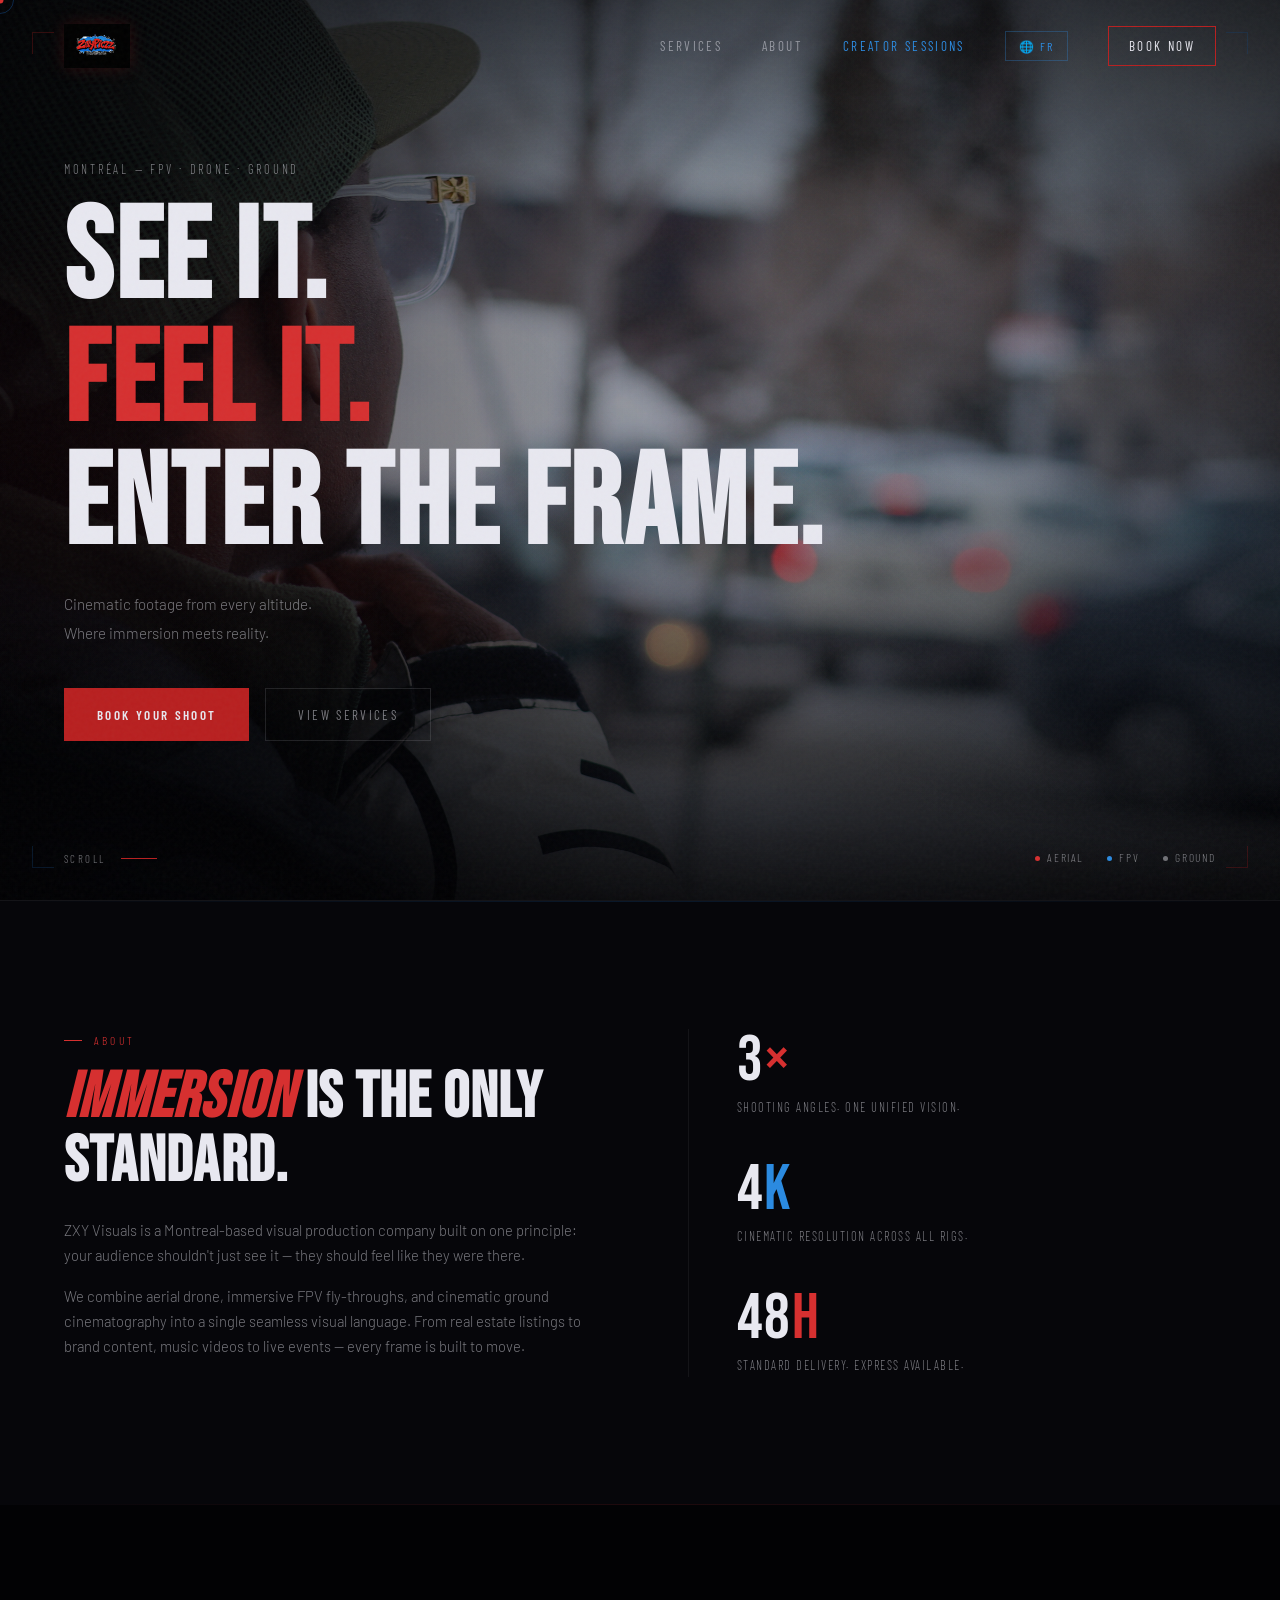
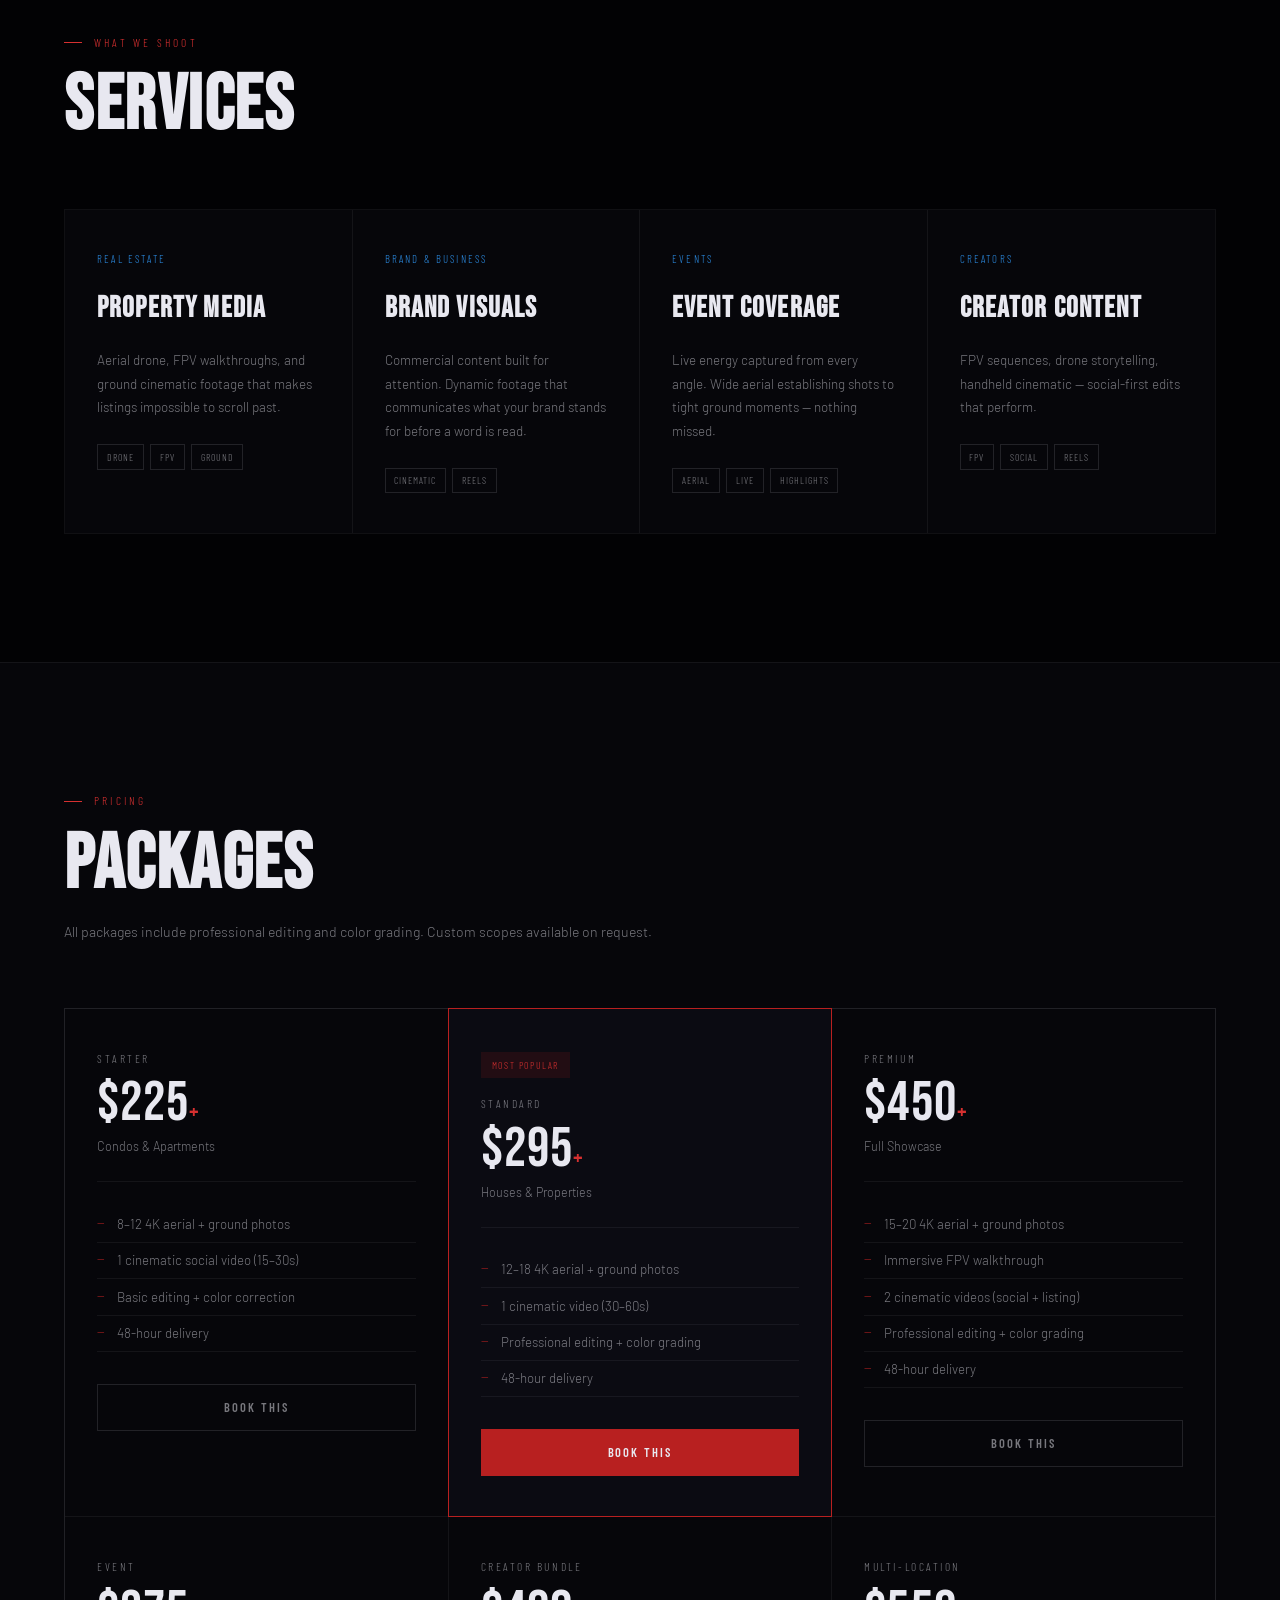
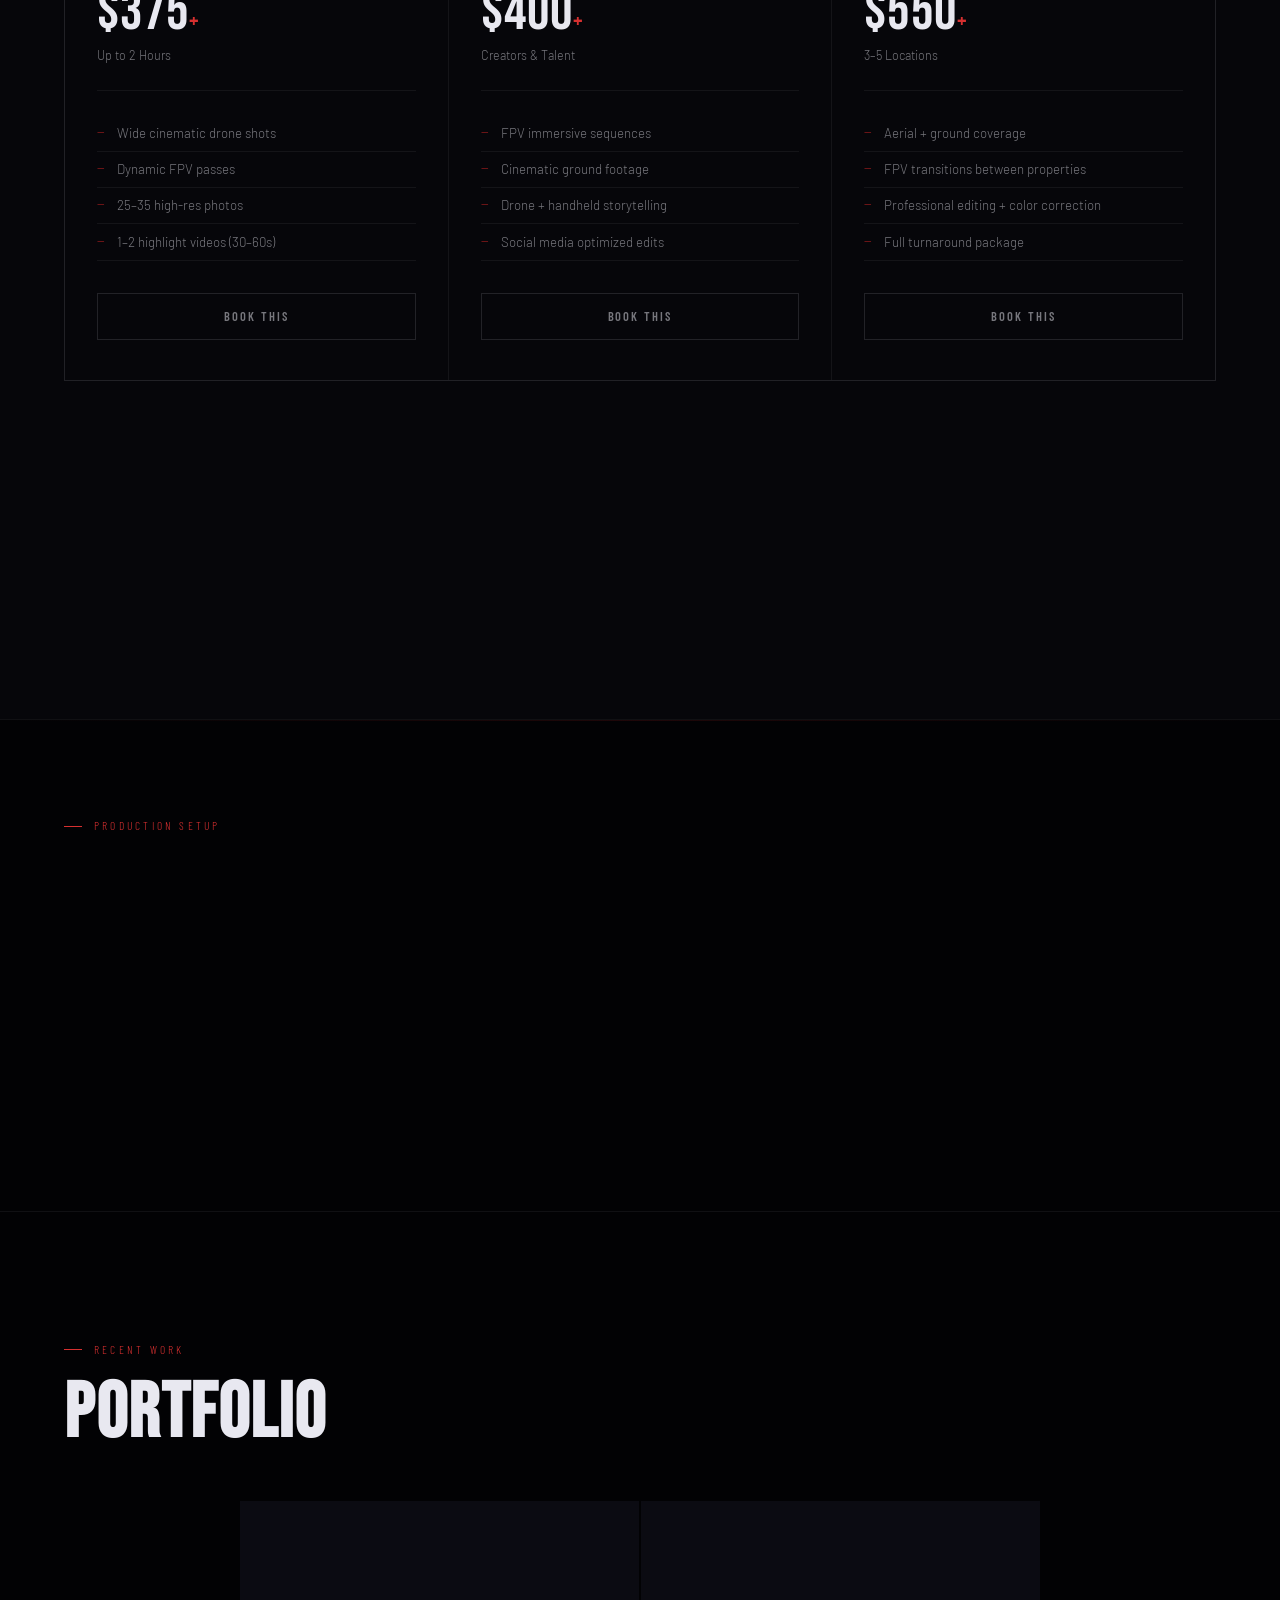
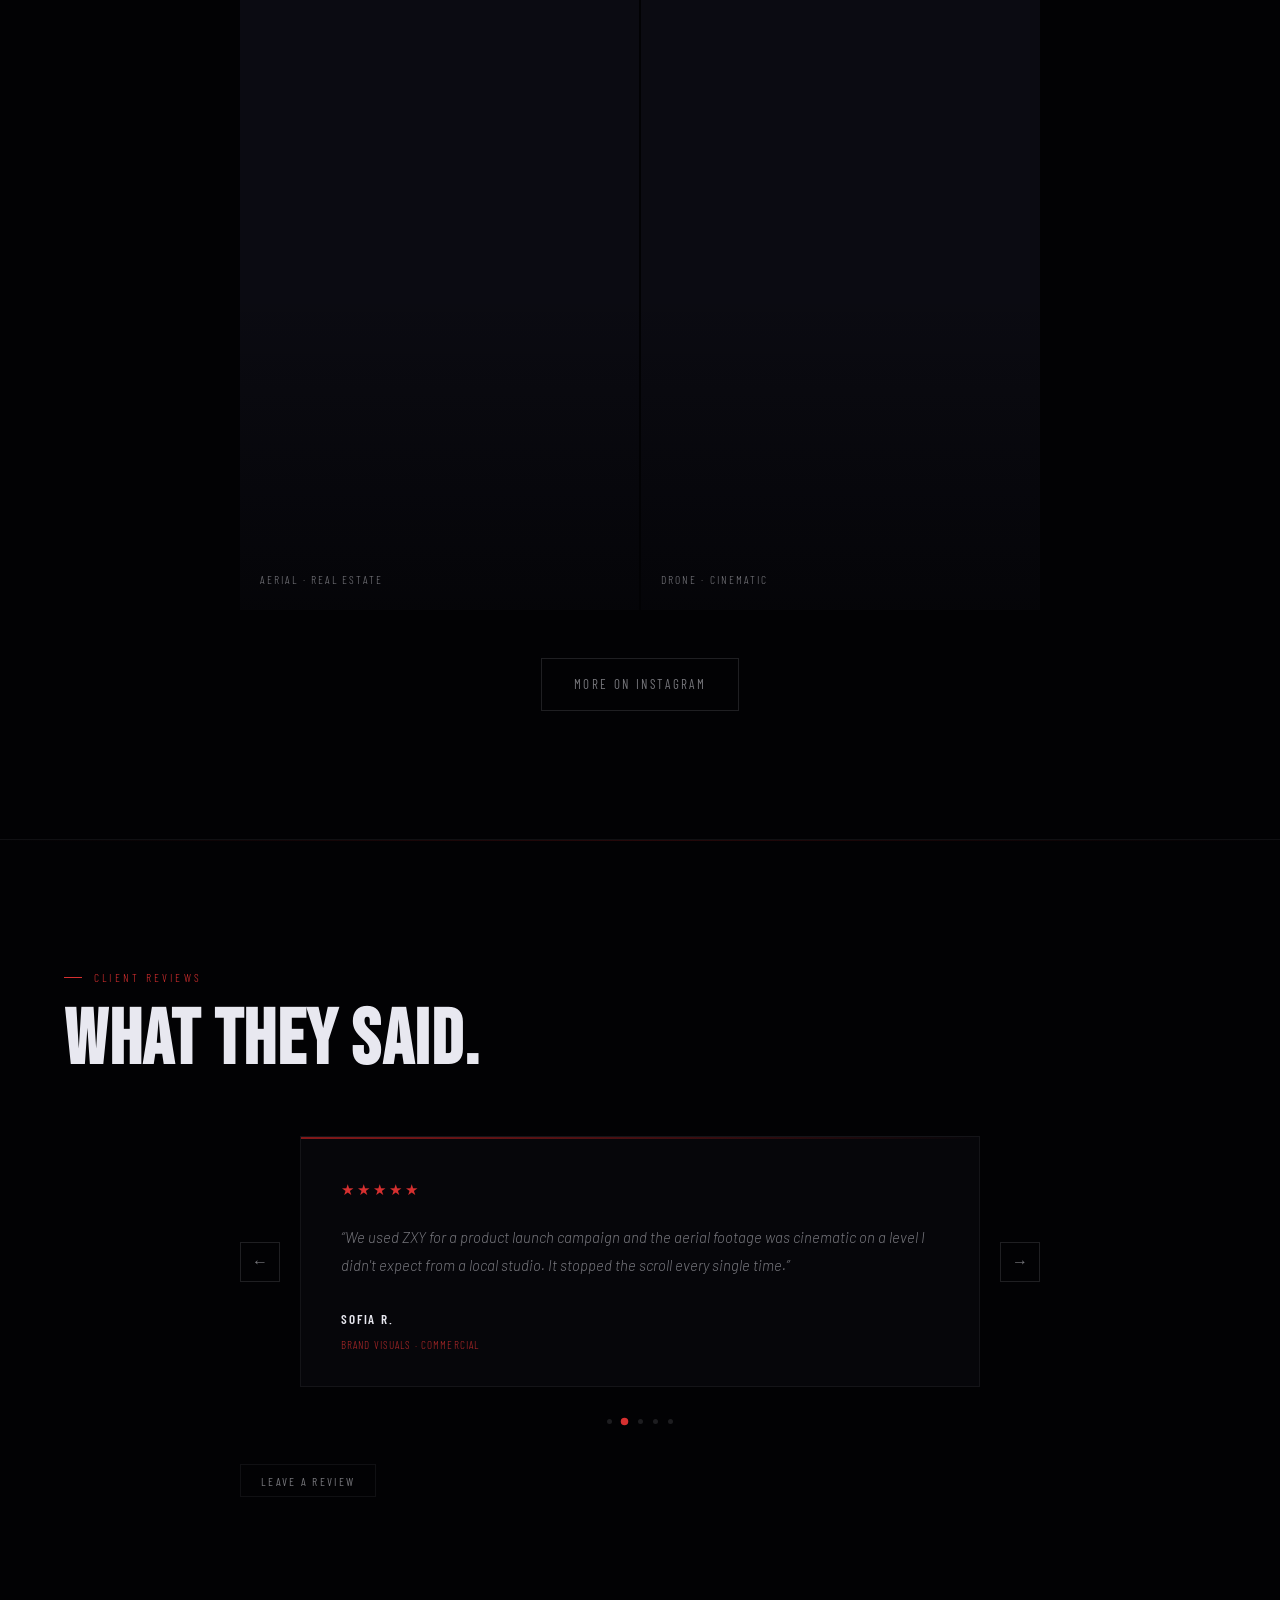
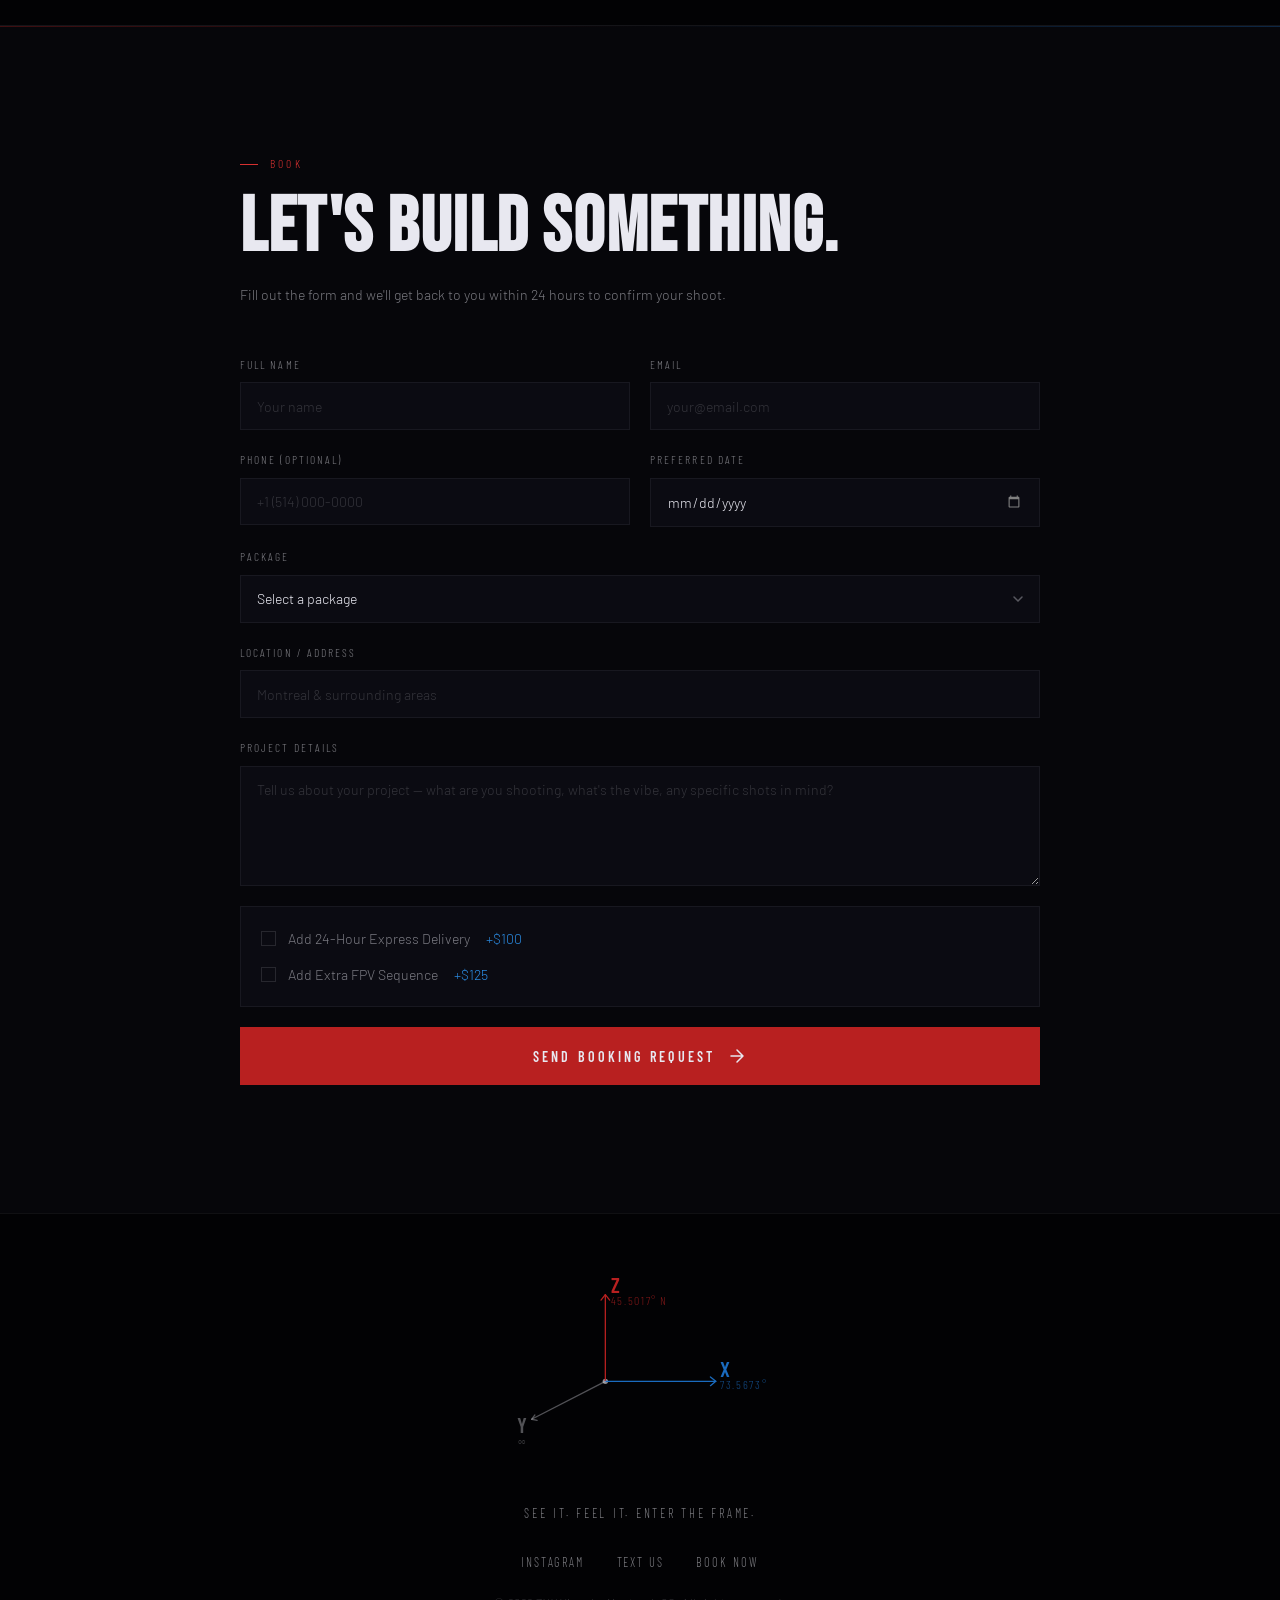
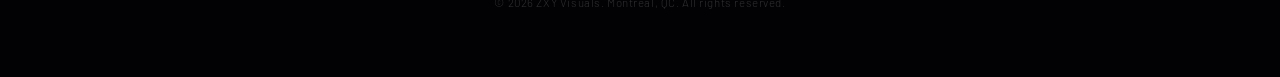
==== index.html @ 836205bc "add star rating to review forms — required, themed per page - 1-5 star selector with hover preview a" ====
<!DOCTYPE html>
<html lang="en">
<head>
<meta charset="UTF-8">
<link rel="icon" type="image/png" href="assets/logo.png">
<meta name="viewport" content="width=device-width, initial-scale=1.0">
<title>ZXY Visuals — Drone & FPV Videography Montreal</title>
<meta name="description" content="ZXY Visuals — Cinematic drone, FPV and ground videography in Montreal. Aerial photography, immersive FPV walkthroughs and creator sessions.">
<meta name="keywords" content="drone videography Montreal, FPV videography Montreal, aerial photography Montreal, real estate drone Montreal, creator sessions Montreal">
<meta name="author" content="ZXY Visuals">
<meta name="robots" content="index, follow">
<meta name="theme-color" content="#020204">
<link rel="canonical" href="https://zayscriptzz.github.io/zxy-visuals/">

<!-- Open Graph -->
<meta property="og:type" content="website">
<meta property="og:site_name" content="ZXY Visuals">
<meta property="og:title" content="ZXY Visuals — See It. Feel It. Enter the Frame.">
<meta property="og:description" content="Cinematic drone, FPV and ground videography in Montreal.">
<meta property="og:url" content="https://zayscriptzz.github.io/zxy-visuals/">
<meta property="og:image" content="https://zayscriptzz.github.io/zxy-visuals/assets/hero.JPG">

<!-- Twitter Card -->
<meta name="twitter:card" content="summary_large_image">
<meta name="twitter:title" content="ZXY Visuals — Drone & FPV Videography Montreal">
<meta name="twitter:description" content="Cinematic drone, FPV & ground footage for real estate, brands, events & creators. Montreal-based. 4K. 48h delivery.">
<meta name="twitter:image" content="https://zayscriptzz.github.io/zxy-visuals/assets/hero.JPG">

<link rel="preconnect" href="https://fonts.googleapis.com">
<link rel="preconnect" href="https://fonts.gstatic.com" crossorigin>
<link href="https://fonts.googleapis.com/css2?family=Bebas+Neue&family=Barlow:ital,wght@0,300;0,400;0,500;1,300&family=Barlow+Condensed:wght@300;400;600&display=swap" rel="stylesheet">
<link rel="stylesheet" href="style.css">
</head>
<body>

<div class="noise"></div>
<div class="cursor" id="cursor"></div>
<div class="cursor-trail" id="cursor-trail"></div>

<!-- NAV -->
<nav id="nav">
  <a href="index.html" class="nav-logo">
    <img src="assets/logo.png" alt="ZXY Visuals" class="nav-logo-img">
  </a>
  <div class="nav-links">
    <a href="#services" data-en="Services" data-fr="Services">Services</a>
    <a href="#about" data-en="About" data-fr="À propos">About</a>
    <a href="creators.html" class="nav-back" data-en="Creator Sessions" data-fr="Sessions Créateurs" style="color:var(--blue-accent)">Creator Sessions</a>
    <button class="lang-toggle" id="langBtn" onclick="toggleLang()">🌐 FR</button>
    <a href="#book" class="nav-cta" data-en="Book Now" data-fr="Réserver">Book Now</a>
  </div>
  <button class="hamburger" id="hamburger" aria-label="Menu">
    <span></span><span></span><span></span>
  </button>
</nav>

<div class="mobile-nav" id="mobileNav">
  <a href="#services" data-en="Services" data-fr="Services">Services</a>
  <a href="#about" data-en="About" data-fr="À propos">About</a>
  <a href="creators.html" data-en="Creator Sessions" data-fr="Sessions Créateurs">Creator Sessions</a>
  <div class="mobile-nav-divider"></div>
  <a href="#book" class="mobile-nav-cta" data-en="Book Now" data-fr="Réserver">Book Now</a>
</div>

<!-- HERO -->
<section class="hero" id="hero">
  <div class="hero-bg">
    <img src="assets/hero.JPG" alt="" class="hero-photo">
    <div class="hero-overlay"></div>
    <div class="corner tl"></div>
    <div class="corner tr"></div>
    <div class="corner bl"></div>
    <div class="corner br"></div>
  </div>

  <div class="hero-content">
    <div class="hero-tag" data-en="Montréal — FPV · Drone · Ground" data-fr="Montréal — FPV · Drone · Sol">Montréal — FPV · Drone · Ground</div>
    <h1 class="hero-title">
      <span class="line" data-en="See It." data-fr="Voyez-le.">See It.</span>
      <span class="line accent-red" data-en="Feel It." data-fr="Ressentez-le.">Feel It.</span>
      <span class="line" data-en="Enter the Frame." data-fr="Entrez dans le Cadre.">Enter the Frame.</span>
    </h1>
    <p class="hero-sub" data-en="Cinematic footage from every altitude.<br>Where immersion meets reality." data-fr="Images cinématiques depuis chaque altitude.<br>Là où l'immersion rencontre la réalité.">Cinematic footage from every altitude.<br>Where immersion meets reality.</p>
    <div class="hero-actions">
      <a href="#book" class="btn-primary" data-en="Book Your Shoot" data-fr="Réserver votre tournage">Book Your Shoot</a>
      <a href="#services" class="btn-ghost" data-en="View Services" data-fr="Voir les services">View Services</a>
    </div>
  </div>

  <div class="hero-scroll-indicator">
    <span data-en="Scroll" data-fr="Défiler">Scroll</span>
    <div class="scroll-line"></div>
  </div>
  <div class="hero-badges">
    <div class="badge"><span class="badge-dot red"></span><span data-en="Aerial" data-fr="Aérien">Aerial</span></div>
    <div class="badge"><span class="badge-dot blue"></span>FPV</div>
    <div class="badge"><span class="badge-dot white"></span><span data-en="Ground" data-fr="Sol">Ground</span></div>
  </div>
</section>

<!-- ABOUT -->
<section class="about-strip" id="about">
  <div class="strip-inner">
    <div class="strip-text">
      <div class="section-tag" data-en="About" data-fr="À propos">About</div>
      <h2 data-en="<em>Immersion</em> is the only standard." data-fr="L'<em>immersion</em> est le seul standard."><em>Immersion</em> is the only standard.</h2>
      <p data-en="ZXY Visuals is a Montreal-based visual production company built on one principle: your audience shouldn't just see it — they should feel like they were there." data-fr="ZXY Visuals est une société de production visuelle basée à Montréal fondée sur un principe: votre audience ne devrait pas seulement le voir — elle devrait se sentir présente.">ZXY Visuals is a Montreal-based visual production company built on one principle: your audience shouldn't just see it — they should feel like they were there.</p>
      <p data-en="We combine aerial drone, immersive FPV fly-throughs, and cinematic ground cinematography into a single seamless visual language. From real estate listings to brand content, music videos to live events — every frame is built to move." data-fr="Nous combinons drone aérien, survols FPV immersifs et cinématographie au sol en un seul langage visuel. Des annonces immobilières aux contenus de marque, vidéoclips aux événements live — chaque image est faite pour marquer.">We combine aerial drone, immersive FPV fly-throughs, and cinematic ground cinematography into a single seamless visual language. From real estate listings to brand content, music videos to live events — every frame is built to move.</p>
    </div>
    <div class="strip-stats">
      <div class="stat-item">
        <div class="stat-num">3<span class="accent-red">×</span></div>
        <div class="stat-label" data-en="Shooting angles. One unified vision." data-fr="Angles de tournage. Une vision unifiée.">Shooting angles. One unified vision.</div>
      </div>
      <div class="stat-item">
        <div class="stat-num">4<span class="accent-blue">K</span></div>
        <div class="stat-label" data-en="Cinematic resolution across all rigs." data-fr="Résolution cinématique sur tous les équipements.">Cinematic resolution across all rigs.</div>
      </div>
      <div class="stat-item">
        <div class="stat-num">48<span class="accent-red">h</span></div>
        <div class="stat-label" data-en="Standard delivery. Express available." data-fr="Livraison standard. Express disponible.">Standard delivery. Express available.</div>
      </div>
    </div>
  </div>
</section>

<!-- SERVICES -->
<section class="services" id="services">
  <div class="services-header">
    <div class="section-tag" data-en="What We Shoot" data-fr="Ce qu'on tourne">What We Shoot</div>
    <h2 data-en="Services" data-fr="Services">Services</h2>
  </div>
  <div class="services-grid">
    <div class="service-card">
      <div class="service-type" data-en="Real Estate" data-fr="Immobilier">Real Estate</div>
      <h3 data-en="Property Media" data-fr="Médias Immobiliers">Property Media</h3>
      <p data-en="Aerial drone, FPV walkthroughs, and ground cinematic footage that makes listings impossible to scroll past." data-fr="Drone aérien, visites FPV et vidéos cinématiques au sol qui rendent les annonces impossibles à ignorer.">Aerial drone, FPV walkthroughs, and ground cinematic footage that makes listings impossible to scroll past.</p>
      <div class="service-tags"><span>Drone</span><span>FPV</span><span data-en="Ground" data-fr="Sol">Ground</span></div>
    </div>
    <div class="service-card">
      <div class="service-type" data-en="Brand & Business" data-fr="Marque & Entreprise">Brand & Business</div>
      <h3 data-en="Brand Visuals" data-fr="Visuels de Marque">Brand Visuals</h3>
      <p data-en="Commercial content built for attention. Dynamic footage that communicates what your brand stands for before a word is read." data-fr="Contenu commercial conçu pour capter l'attention. Des images dynamiques qui communiquent l'identité de votre marque.">Commercial content built for attention. Dynamic footage that communicates what your brand stands for before a word is read.</p>
      <div class="service-tags"><span data-en="Cinematic" data-fr="Cinématique">Cinematic</span><span>Reels</span></div>
    </div>
    <div class="service-card">
      <div class="service-type" data-en="Events" data-fr="Événements">Events</div>
      <h3 data-en="Event Coverage" data-fr="Couverture d'Événements">Event Coverage</h3>
      <p data-en="Live energy captured from every angle. Wide aerial establishing shots to tight ground moments — nothing missed." data-fr="L'énergie live capturée sous tous les angles. Des plans larges aériens aux moments intenses au sol — rien n'est manqué.">Live energy captured from every angle. Wide aerial establishing shots to tight ground moments — nothing missed.</p>
      <div class="service-tags"><span data-en="Aerial" data-fr="Aérien">Aerial</span><span>Live</span><span data-en="Highlights" data-fr="Moments forts">Highlights</span></div>
    </div>
    <div class="service-card">
      <div class="service-type" data-en="Creators" data-fr="Créateurs">Creators</div>
      <h3 data-en="Creator Content" data-fr="Contenu Créateurs">Creator Content</h3>
      <p data-en="FPV sequences, drone storytelling, handheld cinematic — social-first edits that perform." data-fr="Séquences FPV, narration drone, caméra portative — montages optimisés réseaux sociaux qui performent.">FPV sequences, drone storytelling, handheld cinematic — social-first edits that perform.</p>
      <div class="service-tags"><span>FPV</span><span>Social</span><span>Reels</span></div>
    </div>
  </div>
</section>

<!-- PACKAGES -->
<section class="packages" id="packages">
  <div class="packages-header">
    <div class="section-tag" data-en="Pricing" data-fr="Tarifs">Pricing</div>
    <h2 data-en="Packages" data-fr="Forfaits">Packages</h2>
    <p class="packages-sub" data-en="All packages include professional editing and color grading. Custom scopes available on request." data-fr="Tous les forfaits incluent le montage professionnel et l'étalonnage colorimétrique. Forfaits personnalisés disponibles sur demande.">All packages include professional editing and color grading. Custom scopes available on request.</p>
  </div>

  <div class="packages-grid">
    <div class="package-card">
      <div class="package-tier" data-en="Starter" data-fr="Débutant">Starter</div>
      <div class="package-price">$225<span>+</span></div>
      <div class="package-target" data-en="Condos & Apartments" data-fr="Condos & Appartements">Condos & Apartments</div>
      <ul>
        <li data-en="8–12 4K aerial + ground photos" data-fr="8–12 photos 4K aériennes + sol">8–12 4K aerial + ground photos</li>
        <li data-en="1 cinematic social video (15–30s)" data-fr="1 vidéo cinématique réseaux sociaux (15–30s)">1 cinematic social video (15–30s)</li>
        <li data-en="Basic editing + color correction" data-fr="Montage de base + correction colorimétrique">Basic editing + color correction</li>
        <li data-en="48-hour delivery" data-fr="Livraison en 48 heures">48-hour delivery</li>
      </ul>
      <a href="#book" class="pkg-btn" data-en="Book This" data-fr="Réserver">Book This</a>
    </div>

    <div class="package-card highlighted">
      <div class="package-badge" data-en="Most Popular" data-fr="Le plus populaire">Most Popular</div>
      <div class="package-tier" data-en="Standard" data-fr="Standard">Standard</div>
      <div class="package-price">$295<span>+</span></div>
      <div class="package-target" data-en="Houses & Properties" data-fr="Maisons & Propriétés">Houses & Properties</div>
      <ul>
        <li data-en="12–18 4K aerial + ground photos" data-fr="12–18 photos 4K aériennes + sol">12–18 4K aerial + ground photos</li>
        <li data-en="1 cinematic video (30–60s)" data-fr="1 vidéo cinématique (30–60s)">1 cinematic video (30–60s)</li>
        <li data-en="Professional editing + color grading" data-fr="Montage professionnel + étalonnage colorimétrique">Professional editing + color grading</li>
        <li data-en="48-hour delivery" data-fr="Livraison en 48 heures">48-hour delivery</li>
      </ul>
      <a href="#book" class="pkg-btn" data-en="Book This" data-fr="Réserver">Book This</a>
    </div>

    <div class="package-card">
      <div class="package-tier" data-en="Premium" data-fr="Premium">Premium</div>
      <div class="package-price">$450<span>+</span></div>
      <div class="package-target" data-en="Full Showcase" data-fr="Présentation Complète">Full Showcase</div>
      <ul>
        <li data-en="15–20 4K aerial + ground photos" data-fr="15–20 photos 4K aériennes + sol">15–20 4K aerial + ground photos</li>
        <li data-en="Immersive FPV walkthrough" data-fr="Visite immersive FPV">Immersive FPV walkthrough</li>
        <li data-en="2 cinematic videos (social + listing)" data-fr="2 vidéos cinématiques (réseaux + annonce)">2 cinematic videos (social + listing)</li>
        <li data-en="Professional editing + color grading" data-fr="Montage professionnel + étalonnage colorimétrique">Professional editing + color grading</li>
        <li data-en="48-hour delivery" data-fr="Livraison en 48 heures">48-hour delivery</li>
      </ul>
      <a href="#book" class="pkg-btn" data-en="Book This" data-fr="Réserver">Book This</a>
    </div>

    <div class="package-card">
      <div class="package-tier" data-en="Event" data-fr="Événement">Event</div>
      <div class="package-price">$375<span>+</span></div>
      <div class="package-target" data-en="Up to 2 Hours" data-fr="Jusqu'à 2 heures">Up to 2 Hours</div>
      <ul>
        <li data-en="Wide cinematic drone shots" data-fr="Plans larges cinématiques drone">Wide cinematic drone shots</li>
        <li data-en="Dynamic FPV passes" data-fr="Passages FPV dynamiques">Dynamic FPV passes</li>
        <li data-en="25–35 high-res photos" data-fr="25–35 photos haute résolution">25–35 high-res photos</li>
        <li data-en="1–2 highlight videos (30–60s)" data-fr="1–2 vidéos highlight (30–60s)">1–2 highlight videos (30–60s)</li>
      </ul>
      <a href="#book" class="pkg-btn" data-en="Book This" data-fr="Réserver">Book This</a>
    </div>

    <div class="package-card">
      <div class="package-tier" data-en="Creator Bundle" data-fr="Forfait Créateurs">Creator Bundle</div>
      <div class="package-price">$400<span>+</span></div>
      <div class="package-target" data-en="Creators & Talent" data-fr="Créateurs & Talents">Creators & Talent</div>
      <ul>
        <li data-en="FPV immersive sequences" data-fr="Séquences FPV immersives">FPV immersive sequences</li>
        <li data-en="Cinematic ground footage" data-fr="Vidéos cinématiques au sol">Cinematic ground footage</li>
        <li data-en="Drone + handheld storytelling" data-fr="Narration drone + caméra portative">Drone + handheld storytelling</li>
        <li data-en="Social media optimized edits" data-fr="Montages optimisés réseaux sociaux">Social media optimized edits</li>
      </ul>
      <a href="#book" class="pkg-btn" data-en="Book This" data-fr="Réserver">Book This</a>
    </div>

    <div class="package-card">
      <div class="package-tier" data-en="Multi-Location" data-fr="Multi-Emplacements">Multi-Location</div>
      <div class="package-price">$550<span>+</span></div>
      <div class="package-target" data-en="3–5 Locations" data-fr="3–5 emplacements">3–5 Locations</div>
      <ul>
        <li data-en="Aerial + ground coverage" data-fr="Couverture aérienne + sol">Aerial + ground coverage</li>
        <li data-en="FPV transitions between properties" data-fr="Transitions FPV entre propriétés">FPV transitions between properties</li>
        <li data-en="Professional editing + color correction" data-fr="Montage pro + correction colorimétrique">Professional editing + color correction</li>
        <li data-en="Full turnaround package" data-fr="Forfait complet clé en main">Full turnaround package</li>
      </ul>
      <a href="#book" class="pkg-btn" data-en="Book This" data-fr="Réserver">Book This</a>
    </div>
  </div>

  <div class="addons">
    <div class="addon-title" data-en="Add-Ons" data-fr="Suppléments">Add-Ons</div>
    <div class="addon-list">
      <div class="addon-item">
        <span class="addon-name" data-en="24-Hour Express Delivery" data-fr="Livraison Express 24 Heures">24-Hour Express Delivery</span>
        <span class="addon-price">+$100</span>
      </div>
      <div class="addon-item">
        <span class="addon-name" data-en="Additional FPV Sequence" data-fr="Séquence FPV Supplémentaire">Additional FPV Sequence</span>
        <span class="addon-price">+$125</span>
      </div>
    </div>
  </div>
</section>

<!-- GEAR -->
<section class="gear">
  <div class="gear-inner">
    <div class="section-tag" data-en="Production Setup" data-fr="Configuration de production">Production Setup</div>
    <div class="gear-grid">
      <div class="gear-item">
        <div class="gear-icon blue">↑</div>
        <div class="gear-name">DJI Mini 5 Pro</div>
        <div class="gear-desc" data-en="Cinematic aerial visuals" data-fr="Visuels aériens cinématiques">Cinematic aerial visuals</div>
      </div>
      <div class="gear-item">
        <div class="gear-icon red">⟳</div>
        <div class="gear-name">DJI Avata 2</div>
        <div class="gear-desc" data-en="Immersive FPV movement" data-fr="Mouvement FPV immersif">Immersive FPV movement</div>
      </div>
      <div class="gear-item">
        <div class="gear-icon white">◎</div>
        <div class="gear-name">Canon EOS R7</div>
        <div class="gear-desc" data-en="Cinematic ground filming" data-fr="Filmage cinématique au sol">Cinematic ground filming</div>
      </div>
      <div class="gear-item">
        <div class="gear-icon blue">⟵</div>
        <div class="gear-name">DJI RS4 Mini</div>
        <div class="gear-desc" data-en="Smooth stabilized motion" data-fr="Mouvement stabilisé fluide">Smooth stabilized motion</div>
      </div>
    </div>
    <p class="gear-note" data-en="This setup allows flexible shooting — indoors, outdoors, tight spaces, dynamic environments, and everything between." data-fr="Cette configuration permet des tournages flexibles — intérieur, extérieur, espaces restreints, environnements dynamiques, et tout ce qui se trouve entre.">This setup allows flexible shooting — indoors, outdoors, tight spaces, dynamic environments, and everything between.</p>
  </div>
</section>

<!-- PORTFOLIO -->
<section class="portfolio" id="portfolio">
  <div class="portfolio-header">
    <div class="section-tag" data-en="Recent Work" data-fr="Travaux récents">Recent Work</div>
    <h2 data-en="Portfolio" data-fr="Portfolio">Portfolio</h2>
  </div>
  <div class="portfolio-grid">
    <div class="portfolio-item lightbox-trigger" data-type="video" data-src="assets/work1.mp4">
      <video autoplay muted loop playsinline class="portfolio-video">
        <source src="assets/work1.mp4" type="video/mp4">
      </video>
      <div class="portfolio-overlay">
        <div class="portfolio-label" data-en="Aerial · Real Estate" data-fr="Aérien · Immobilier">Aerial · Real Estate</div>
      </div>
    </div>
    <div class="portfolio-item lightbox-trigger" data-type="video" data-src="assets/work2.mp4">
      <video autoplay muted loop playsinline class="portfolio-video">
        <source src="assets/work2.mp4" type="video/mp4">
      </video>
      <div class="portfolio-overlay">
        <div class="portfolio-label" data-en="Drone · Cinematic" data-fr="Drone · Cinématique">Drone · Cinematic</div>
      </div>
    </div>
  </div>
  <div class="portfolio-cta">
    <a href="https://www.instagram.com/zaypiczz" target="_blank" class="btn-ghost" data-en="More on Instagram" data-fr="Plus sur Instagram">More on Instagram</a>
  </div>
</section>

<!-- LIGHTBOX -->
<div class="lightbox" id="lightbox"></div>

<!-- REVIEWS -->
<section class="reviews" id="reviews">
  <div class="reviews-inner">
    <div class="reviews-header">
      <div class="section-tag" data-en="Client Reviews" data-fr="Avis clients">Client Reviews</div>
      <h2 data-en="What They Said." data-fr="Ce qu'ils ont dit.">What They Said.</h2>
    </div>
    <div class="reviews-carousel">
      <button class="reviews-prev" aria-label="Previous">&#8592;</button>
      <div class="reviews-track-wrapper">
        <div class="reviews-track" id="reviewsTrack"></div>
      </div>
      <button class="reviews-next" aria-label="Next">&#8594;</button>
    </div>
    <div class="reviews-dots" id="reviewsDots"></div>
    <div class="reviews-submit-area">
      <button class="reviews-submit-btn" id="reviewToggle" data-en="Leave a Review" data-fr="Laisser un avis">Leave a Review</button>
      <form class="reviews-form" id="reviewForm" action="https://formsubmit.co/zxypiczz@gmail.com" method="POST">
        <input type="hidden" name="_subject" value="New Review — ZXY Visuals">
        <input type="hidden" name="_captcha" value="false">
        <input type="hidden" name="_template" value="table">
        <input type="hidden" name="_next" value="https://zayscriptzz.github.io/zxy-visuals/thanks.html">
        <div class="form-row">
          <div class="form-group">
            <label data-en="Your Name" data-fr="Votre nom">Your Name</label>
            <input type="text" name="reviewer_name" required data-en-placeholder="First name + last initial" data-fr-placeholder="Prénom + initiale" placeholder="First name + last initial">
          </div>
          <div class="form-group">
            <label data-en="Service Used" data-fr="Service utilisé">Service Used</label>
            <input type="text" name="service_used" data-en-placeholder="e.g. Premium Package" data-fr-placeholder="ex. Forfait Premium" placeholder="e.g. Premium Package">
          </div>
        </div>
        <div class="form-group">
          <label data-en="Rating" data-fr="Note">Rating</label>
          <input type="hidden" name="rating" id="ratingValue" required>
          <div class="star-rating" id="starRating">
            <button type="button" class="star-btn" data-value="1" aria-label="1 star">&#9733;</button>
            <button type="button" class="star-btn" data-value="2" aria-label="2 stars">&#9733;</button>
            <button type="button" class="star-btn" data-value="3" aria-label="3 stars">&#9733;</button>
            <button type="button" class="star-btn" data-value="4" aria-label="4 stars">&#9733;</button>
            <button type="button" class="star-btn" data-value="5" aria-label="5 stars">&#9733;</button>
          </div>
        </div>
        <div class="form-group">
          <label data-en="Your Review" data-fr="Votre avis">Your Review</label>
          <textarea name="review_text" rows="3" required data-en-placeholder="What was your experience working with ZXY?" data-fr-placeholder="Quelle a été votre expérience?" placeholder="What was your experience working with ZXY?"></textarea>
        </div>
        <button type="submit" class="btn-submit" style="max-width:320px">
          <span data-en="Submit Review" data-fr="Soumettre l'avis">Submit Review</span>
          <svg width="20" height="20" viewBox="0 0 20 20" fill="none"><path d="M4 10h12M10 4l6 6-6 6" stroke="currentColor" stroke-width="1.5" stroke-linecap="round" stroke-linejoin="round"/></svg>
        </button>
      </form>
    </div>
  </div>
</section>

<!-- BOOK -->
<section class="book" id="book">
  <div class="book-inner">
    <div class="book-header">
      <div class="section-tag" data-en="Book" data-fr="Réserver">Book</div>
      <h2 data-en="Let's Build Something." data-fr="Créons quelque chose.">Let's Build Something.</h2>
      <p data-en="Fill out the form and we'll get back to you within 24 hours to confirm your shoot." data-fr="Remplissez le formulaire et nous vous répondrons dans les 24 heures pour confirmer votre tournage.">Fill out the form and we'll get back to you within 24 hours to confirm your shoot.</p>
    </div>

    <form class="booking-form" id="bookingForm" action="https://formsubmit.co/zxypiczz@gmail.com" method="POST">
      <input type="hidden" name="_subject" value="New Booking Request — ZXY Visuals">
      <input type="hidden" name="_captcha" value="false">
      <input type="hidden" name="_template" value="table">
      <input type="hidden" name="_next" value="https://zayscriptzz.github.io/zxy-visuals/thanks.html">

      <div class="form-row">
        <div class="form-group">
          <label for="name" data-en="Full Name" data-fr="Nom complet">Full Name</label>
          <input type="text" id="name" name="name" required data-en-placeholder="Your name" data-fr-placeholder="Votre nom" placeholder="Your name">
        </div>
        <div class="form-group">
          <label for="email" data-en="Email" data-fr="Courriel">Email</label>
          <input type="email" id="email" name="email" required placeholder="your@email.com">
        </div>
      </div>

      <div class="form-row">
        <div class="form-group">
          <label for="phone" data-en="Phone (optional)" data-fr="Téléphone (optionnel)">Phone (optional)</label>
          <input type="tel" id="phone" name="phone" placeholder="+1 (514) 000-0000">
        </div>
        <div class="form-group">
          <label for="date" data-en="Preferred Date" data-fr="Date préférée">Preferred Date</label>
          <input type="date" id="date" name="preferred_date" required>
        </div>
      </div>

      <div class="form-group">
        <label for="package" data-en="Package" data-fr="Forfait">Package</label>
        <select id="package" name="package" required>
          <option value="" disabled selected data-en="Select a package" data-fr="Choisir un forfait">Select a package</option>
          <option value="Starter — $225+" data-en="Starter — Condos & Apartments ($225+)" data-fr="Débutant — Condos & Appartements (225$+)">Starter — Condos & Apartments ($225+)</option>
          <option value="Standard — $295+" data-en="Standard — Houses & Properties ($295+)" data-fr="Standard — Maisons & Propriétés (295$+)">Standard — Houses & Properties ($295+)</option>
          <option value="Premium — $450+" data-en="Premium — Full Showcase ($450+)" data-fr="Premium — Présentation Complète (450$+)">Premium — Full Showcase ($450+)</option>
          <option value="Event — $375+" data-en="Event Coverage ($375+)" data-fr="Couverture d'Événement (375$+)">Event Coverage ($375+)</option>
          <option value="Creator Bundle — $400+" data-en="Creator Bundle ($400+)" data-fr="Forfait Créateurs (400$+)">Creator Bundle ($400+)</option>
          <option value="Multi-Location — $550+" data-en="Multi-Location ($550+)" data-fr="Multi-Emplacements (550$+)">Multi-Location ($550+)</option>
          <option value="Custom" data-en="Custom / Not Sure" data-fr="Personnalisé / Pas encore sûr">Custom / Not Sure</option>
        </select>
      </div>

      <div class="form-group">
        <label for="location" data-en="Location / Address" data-fr="Emplacement / Adresse">Location / Address</label>
        <input type="text" id="location" name="location" required data-en-placeholder="Montreal & surrounding areas" data-fr-placeholder="Montréal & environs" placeholder="Montreal & surrounding areas">
      </div>

      <div class="form-group">
        <label for="details" data-en="Project Details" data-fr="Détails du projet">Project Details</label>
        <textarea id="details" name="details" rows="4" data-en-placeholder="Tell us about your project — what are you shooting, what's the vibe, any specific shots in mind?" data-fr-placeholder="Décrivez votre projet — que filmez-vous, quelle ambiance, des plans spécifiques en tête?" placeholder="Tell us about your project — what are you shooting, what's the vibe, any specific shots in mind?"></textarea>
      </div>

      <div class="form-addons">
        <label class="addon-check">
          <input type="checkbox" name="addon_express" value="Express Delivery +$100">
          <span class="check-box"></span>
          <span data-en="Add 24-Hour Express Delivery" data-fr="Ajouter la livraison express 24h">Add 24-Hour Express Delivery</span> <em>+$100</em>
        </label>
        <label class="addon-check">
          <input type="checkbox" name="addon_fpv" value="Extra FPV Sequence +$125">
          <span class="check-box"></span>
          <span data-en="Add Extra FPV Sequence" data-fr="Ajouter une séquence FPV supplémentaire">Add Extra FPV Sequence</span> <em>+$125</em>
        </label>
      </div>

      <button type="submit" class="btn-submit">
        <span data-en="Send Booking Request" data-fr="Envoyer la demande">Send Booking Request</span>
        <svg width="20" height="20" viewBox="0 0 20 20" fill="none"><path d="M4 10h12M10 4l6 6-6 6" stroke="currentColor" stroke-width="1.5" stroke-linecap="round" stroke-linejoin="round"/></svg>
      </button>
    </form>
  </div>
</section>

<!-- FOOTER -->
<footer class="footer">
  <div class="footer-inner">
    <div class="footer-logo">
      <svg class="footer-axis" id="footerAxis" viewBox="0 0 240 170" width="180" height="128" xmlns="http://www.w3.org/2000/svg" aria-label="ZXY Visuals">
        <circle class="fa-dot" cx="88" cy="95" r="2.5" fill="rgba(232,232,240,0.6)"/>
        <!-- Z — altitude, red -->
        <line class="fa-line fa-z" x1="88" y1="95" x2="88" y2="15" stroke="#b82020" stroke-width="1.2" stroke-linecap="round"/>
        <g class="fa-label fa-z-label">
          <polyline points="84,20 88,15 92,20" fill="none" stroke="#b82020" stroke-width="1.2" stroke-linecap="round" stroke-linejoin="round"/>
          <text x="93" y="13" fill="#b82020" font-family="'Barlow Condensed',sans-serif" font-size="11" font-weight="600" letter-spacing="2">Z</text>
          <text x="93" y="25" fill="#b82020" font-family="'Barlow Condensed',sans-serif" font-size="6.5" letter-spacing="1.5" opacity="0.65">45.5017° N</text>
        </g>
        <!-- X — longitude, blue -->
        <line class="fa-line fa-x" x1="88" y1="95" x2="190" y2="95" stroke="#1a6bbf" stroke-width="1.2" stroke-linecap="round"/>
        <g class="fa-label fa-x-label">
          <polyline points="185,91 190,95 185,99" fill="none" stroke="#1a6bbf" stroke-width="1.2" stroke-linecap="round" stroke-linejoin="round"/>
          <text x="194" y="91" fill="#1a6bbf" font-family="'Barlow Condensed',sans-serif" font-size="11" font-weight="600" letter-spacing="2">X</text>
          <text x="194" y="102" fill="#1a6bbf" font-family="'Barlow Condensed',sans-serif" font-size="6.5" letter-spacing="1.5" opacity="0.65">73.5673° W</text>
        </g>
        <!-- Y — depth, dim white -->
        <line class="fa-line fa-y" x1="88" y1="95" x2="20" y2="130" stroke="rgba(232,232,240,0.35)" stroke-width="1.2" stroke-linecap="round"/>
        <g class="fa-label fa-y-label">
          <polyline points="25,131 20,130 23,126" fill="none" stroke="rgba(232,232,240,0.35)" stroke-width="1.2" stroke-linecap="round" stroke-linejoin="round"/>
          <text x="12" y="143" fill="rgba(232,232,240,0.35)" font-family="'Barlow Condensed',sans-serif" font-size="11" font-weight="600" letter-spacing="2" text-anchor="middle">Y</text>
          <text x="12" y="155" fill="rgba(232,232,240,0.35)" font-family="'Barlow Condensed',sans-serif" font-size="9" letter-spacing="1" opacity="0.65" text-anchor="middle">&#x221E;</text>
        </g>
        <text class="fa-text-zxy" x="105" y="111" text-anchor="middle">ZXY</text>
      </svg>
    </div>
    <div class="footer-tagline" data-en="See It. Feel It. Enter the Frame." data-fr="Voyez-le. Ressentez-le. Entrez dans le Cadre.">See It. Feel It. Enter the Frame.</div>
    <div class="footer-links">
      <a href="https://www.instagram.com/zaypiczz" target="_blank">Instagram</a>
      <a href="sms:5142604573" data-en="Text Us" data-fr="Nous texter">Text Us</a>
      <a href="#book" data-en="Book Now" data-fr="Réserver">Book Now</a>
    </div>
    <div class="footer-copy" data-en="© 2026 ZXY Visuals. Montreal, QC. All rights reserved." data-fr="© 2026 ZXY Visuals. Montréal, QC. Tous droits réservés.">© 2026 ZXY Visuals. Montreal, QC. All rights reserved.</div>
  </div>
</footer>

<script>
window.ZXY_REVIEWS = [
  { name: "Marc-André T.", service: "Premium Package · Real Estate",
    text: "ZXY completely changed how I present my listings. The FPV walkthrough alone had three clients call within 24 hours of going live. Nothing else comes close." },
  { name: "Sofia R.", service: "Brand Visuals · Commercial",
    text: "We used ZXY for a product launch campaign and the aerial footage was cinematic on a level I didn't expect from a local studio. It stopped the scroll every single time." },
  { name: "David K.", service: "Event Coverage · Gala",
    text: "Covered our annual fundraiser from every angle — wide drone establishing shots, tight FPV passes through the crowd. The highlight reel had people sharing it all week." },
  { name: "Isabelle M.", service: "Standard Package · Real Estate",
    text: "Sold the condo in 5 days. The video made the space look massive and the neighbourhood feel like a lifestyle choice. Worth every dollar, no question." },
  { name: "Kevin L.", service: "Multi-Location · Development",
    text: "Needed aerial coverage across four properties in one day. Showed up prepared, executed clean, delivered inside 48 hours. That's the standard I'll expect from everyone now." }
];
</script>
<script src="script.js"></script>
</body>
</html>
---- style.css ----
/* ===== RESET & BASE ===== */
*, *::before, *::after { box-sizing: border-box; margin: 0; padding: 0; }

:root {
  --black:    #020204;
  --black-2:  #06060a;
  --black-3:  #0b0b12;
  --black-4:  #111119;
  --black-5:  #18181f;
  --white:    #e8e8f0;
  --white-dim: rgba(232,232,240,0.5);
  --white-faint: rgba(232,232,240,0.1);
  --red:      #8b1a1a;
  --red-mid:  #b82020;
  --red-bright: #d63030;
  --red-dim:  rgba(139,26,26,0.18);
  --blue:     #0d2a4a;
  --blue-mid: #143d6b;
  --blue-bright: #1a6bbf;
  --blue-accent: #2b8ae0;
  --blue-dim: rgba(13,42,74,0.3);
  --border:       rgba(232,232,240,0.06);
  --border-hover: rgba(232,232,240,0.12);
  --font-display:   'Bebas Neue', sans-serif;
  --font-body:      'Barlow', sans-serif;
  --font-condensed: 'Barlow Condensed', sans-serif;
}

html { scroll-behavior: smooth; }

body {
  background: var(--black);
  color: var(--white);
  font-family: var(--font-body);
  font-weight: 300;
  line-height: 1.7;
  overflow-x: hidden;
  cursor: none;
}

a { text-decoration: none; color: inherit; }
ul { list-style: none; }

/* ===== NOISE ===== */
.noise {
  position: fixed; inset: 0; z-index: 9999;
  pointer-events: none; opacity: 0.032;
  background-image: url("data:image/svg+xml,%3Csvg viewBox='0 0 256 256' xmlns='http://www.w3.org/2000/svg'%3E%3Cfilter id='noise'%3E%3CfeTurbulence type='fractalNoise' baseFrequency='0.9' numOctaves='4' stitchTiles='stitch'/%3E%3C/filter%3E%3Crect width='100%25' height='100%25' filter='url(%23noise)'/%3E%3C/svg%3E");
}

/* ===== CURSOR ===== */
.cursor {
  width: 7px; height: 7px; background: var(--red-bright); border-radius: 50%;
  position: fixed; top: 0; left: 0; pointer-events: none; z-index: 10010;
  transform: translate(-50%, -50%); transition: width 0.2s, height 0.2s;
}
.cursor-trail {
  width: 28px; height: 28px; border: 1px solid rgba(26,107,191,0.35); border-radius: 50%;
  position: fixed; top: 0; left: 0; pointer-events: none; z-index: 10009;
  transform: translate(-50%, -50%); transition: left 0.12s ease, top 0.12s ease, width 0.2s, height 0.2s, border-color 0.2s;
}

/* ===== NAV ===== */
#nav {
  position: fixed; top: 0; left: 0; right: 0; z-index: 1000;
  display: flex; justify-content: space-between; align-items: center;
  padding: 1.5rem 4rem;
  transition: background 0.5s ease, padding 0.4s ease, border-color 0.5s;
  border-bottom: 1px solid transparent;
}
#nav.scrolled {
  background: rgba(2,2,4,0.97); backdrop-filter: blur(16px);
  padding: 1rem 4rem; border-bottom: 1px solid var(--border);
}
.nav-logo { font-family: var(--font-display); font-size: 2rem; letter-spacing: 0.05em; }
.nav-links { display: flex; align-items: center; gap: 2.5rem; }
.nav-links a {
  font-family: var(--font-condensed); font-size: 0.82rem; font-weight: 400;
  letter-spacing: 0.18em; text-transform: uppercase; color: var(--white-dim); transition: color 0.2s;
}
.nav-links a:hover { color: var(--white); }
.nav-cta {
  color: var(--white) !important; border: 1px solid var(--red-mid) !important;
  padding: 0.5rem 1.25rem; transition: background 0.2s !important;
}
.nav-cta:hover { background: var(--red-mid) !important; }

.lang-toggle {
  font-family: var(--font-condensed); font-size: 0.75rem; letter-spacing: 0.15em; text-transform: uppercase;
  color: var(--blue-accent); border: 1px solid rgba(43,138,224,0.3); padding: 0.38rem 0.85rem;
  cursor: pointer; transition: background 0.2s; background: transparent;
  display: flex; align-items: center; gap: 0.4rem;
}
.lang-toggle:hover { background: rgba(43,138,224,0.12); }

/* ===== ACCENTS ===== */
.accent-red  { color: var(--red-bright); }
.accent-blue { color: var(--blue-accent); }

/* ===== HERO ===== */
.hero {
  position: relative; height: 100svh; min-height: 560px;
  display: flex; align-items: center; overflow: hidden;
}
.hero-bg { position: absolute; inset: 0; z-index: 0; background: var(--black-2); }
.hero-bg::after {
  content: ''; position: absolute; inset: 0;
  background:
    radial-gradient(ellipse 60% 50% at 8% 50%, rgba(139,26,26,0.07) 0%, transparent 65%),
    radial-gradient(ellipse 50% 60% at 92% 60%, rgba(13,42,74,0.14) 0%, transparent 65%),
    radial-gradient(ellipse 90% 90% at 50% 50%, transparent 35%, rgba(2,2,4,0.75) 100%);
}
.hero-placeholder { width: 100%; height: 100%; display: flex; align-items: center; justify-content: center; position: relative; }
.placeholder-grid { position: absolute; inset: 0; }
.grid-line { position: absolute; background: rgba(232,232,240,0.02); }
.grid-line.h { left: 0; right: 0; height: 1px; }
.grid-line.v { top: 0; bottom: 0; width: 1px; }
.crosshair {
  position: absolute; top: 50%; left: 50%; transform: translate(-50%,-50%);
  width: 110px; height: 110px; border: 1px solid rgba(232,232,240,0.05); border-radius: 50%;
}
.crosshair::before, .crosshair::after { content: ''; position: absolute; background: rgba(232,232,240,0.04); }
.crosshair::before { left: 50%; top: 0; bottom: 0; width: 1px; }
.crosshair::after  { top: 50%; left: 0; right: 0; height: 1px; }
.drone-icon {
  position: absolute; top: 50%; left: 50%; transform: translate(-50%,-50%);
  width: 110px; height: 110px; animation: drone-float 5s ease-in-out infinite;
}
@keyframes drone-float { 0%,100%{transform:translate(-50%,-50%)} 50%{transform:translate(-50%,calc(-50% - 14px))} }
.scan-line {
  position: absolute; left: 0; right: 0; height: 1px;
  background: linear-gradient(90deg, transparent, rgba(184,32,32,0.28), transparent);
  animation: scan 5s linear infinite;
}
@keyframes scan { 0%{top:0;opacity:0} 8%{opacity:1} 92%{opacity:1} 100%{top:100%;opacity:0} }
.corner { position: absolute; width: 22px; height: 22px; }
.corner.tl { top:2rem;left:2rem; border-top:1px solid var(--red-mid); border-left:1px solid var(--red-mid); opacity:0.45; }
.corner.tr { top:2rem;right:2rem; border-top:1px solid var(--blue-bright); border-right:1px solid var(--blue-bright); opacity:0.35; }
.corner.bl { bottom:2rem;left:2rem; border-bottom:1px solid var(--blue-bright); border-left:1px solid var(--blue-bright); opacity:0.35; }
.corner.br { bottom:2rem;right:2rem; border-bottom:1px solid var(--red-mid); border-right:1px solid var(--red-mid); opacity:0.45; }
.placeholder-note {
  position:absolute;bottom:1.5rem;left:50%;transform:translateX(-50%);
  font-family:var(--font-condensed);font-size:0.7rem;letter-spacing:0.1em;color:rgba(232,232,240,0.14);
}

.hero-content { position: relative; z-index: 2; padding: 0 4rem; max-width: 950px; }
.hero-tag {
  font-family:var(--font-condensed);font-size:0.78rem;letter-spacing:0.22em;text-transform:uppercase;
  color:var(--white-dim);margin-bottom:1.5rem;opacity:0;animation:fade-up 0.9s ease 0.2s forwards;
}
.hero-title {
  font-family:var(--font-display);font-size:clamp(4rem,10vw,10rem);
  line-height:0.88;letter-spacing:0.02em;margin-bottom:1.75rem;
  display:flex;flex-direction:column;gap:0.08em;
}
.hero-title .line { display:block;opacity:0;transform:translateY(28px);animation:fade-up 0.85s ease forwards; }
.hero-title .line:nth-child(1){animation-delay:0.4s}
.hero-title .line:nth-child(2){animation-delay:0.56s}
.hero-title .line:nth-child(3){animation-delay:0.72s}
.hero-sub { font-size:0.95rem;color:var(--white-dim);line-height:1.9;margin-bottom:2.5rem;opacity:0;animation:fade-up 0.85s ease 0.95s forwards; }
.hero-actions { display:flex;gap:1rem;opacity:0;animation:fade-up 0.85s ease 1.15s forwards; }
@keyframes fade-up { to{opacity:1;transform:translateY(0)} }

.btn-primary {
  font-family:var(--font-condensed);font-size:0.82rem;font-weight:600;letter-spacing:0.18em;text-transform:uppercase;
  background:var(--red-mid);color:var(--white);padding:0.9rem 2rem;border:1px solid var(--red-mid);
  transition:background 0.25s,color 0.25s,border-color 0.25s;display:inline-flex;align-items:center;gap:0.5rem;
}
.btn-primary:hover{background:transparent;color:var(--red-bright);border-color:var(--red-bright)}
.btn-ghost {
  font-family:var(--font-condensed);font-size:0.82rem;font-weight:400;letter-spacing:0.18em;text-transform:uppercase;
  background:transparent;color:var(--white-dim);padding:0.9rem 2rem;border:1px solid var(--border-hover);
  transition:border-color 0.25s,color 0.25s;
}
.btn-ghost:hover{border-color:rgba(232,232,240,0.25);color:var(--white)}

.hero-scroll-indicator {
  position:absolute;bottom:2rem;left:4rem;z-index:2;
  display:flex;align-items:center;gap:1rem;opacity:0;animation:fade-up 0.8s ease 1.6s forwards;
}
.hero-scroll-indicator span { font-family:var(--font-condensed);font-size:0.68rem;letter-spacing:0.22em;text-transform:uppercase;color:var(--white-dim); }
.scroll-line { width:36px;height:1px;background:var(--red-mid);position:relative;overflow:hidden; }
.scroll-line::after { content:'';position:absolute;top:0;left:-100%;width:100%;height:100%;background:var(--white);animation:scroll-anim 2.2s ease-in-out infinite; }
@keyframes scroll-anim{0%{left:-100%}100%{left:100%}}

.hero-badges {
  position:absolute;bottom:2rem;right:4rem;z-index:2;
  display:flex;gap:1.5rem;opacity:0;animation:fade-up 0.8s ease 1.6s forwards;
}
.badge { display:flex;align-items:center;gap:0.45rem;font-family:var(--font-condensed);font-size:0.72rem;letter-spacing:0.14em;text-transform:uppercase;color:var(--white-dim); }
.badge-dot{width:5px;height:5px;border-radius:50%}
.badge-dot.red{background:var(--red-bright)}
.badge-dot.blue{background:var(--blue-accent)}
.badge-dot.white{background:rgba(232,232,240,0.45)}

/* ===== SECTION TAG ===== */
.section-tag {
  font-family:var(--font-condensed);font-size:0.72rem;letter-spacing:0.28em;text-transform:uppercase;
  color:var(--red-bright);margin-bottom:1rem;display:flex;align-items:center;gap:0.75rem;
}
.section-tag::before { content:'';display:inline-block;width:18px;height:1px;background:var(--red-bright); }

/* ===== ABOUT STRIP ===== */
.about-strip {
  padding:8rem 4rem;border-top:1px solid var(--border);
  position:relative;overflow:hidden;background:var(--black-2);
}
.about-strip::before {
  content:'';position:absolute;top:0;left:0;right:0;height:1px;
  background:linear-gradient(90deg,transparent,var(--blue-bright),transparent);opacity:0.18;
}
.about-strip::after {
  content:'';position:absolute;bottom:0;left:0;right:0;height:1px;
  background:linear-gradient(90deg,transparent,var(--red-mid),transparent);opacity:0.14;
}
.strip-inner { max-width:1200px;margin:0 auto;display:grid;grid-template-columns:1fr 1fr;gap:6rem;align-items:center; }
.strip-text h2 { font-family:var(--font-display);font-size:clamp(2.5rem,5vw,4.5rem);line-height:1;margin-bottom:1.5rem;letter-spacing:0.02em; }
.strip-text h2 em { font-style:italic;color:var(--red-bright); }
.strip-text p { color:var(--white-dim);font-size:0.92rem;margin-bottom:1rem; }
.strip-stats { display:flex;flex-direction:column;gap:2.5rem;padding-left:3rem;border-left:1px solid var(--border); }
.stat-num { font-family:var(--font-display);font-size:4rem;line-height:1;letter-spacing:0.02em;margin-bottom:0.25rem; }
.stat-label { font-family:var(--font-condensed);font-size:0.78rem;letter-spacing:0.12em;color:var(--white-dim);text-transform:uppercase; }

/* ===== SERVICES ===== */
.services { padding:8rem 4rem;background:var(--black); }
.services-header { max-width:1200px;margin:0 auto 4rem; }
.services-header h2 { font-family:var(--font-display);font-size:clamp(3rem,6vw,6rem);letter-spacing:0.02em;line-height:1; }
.services-grid { max-width:1200px;margin:0 auto;display:grid;grid-template-columns:repeat(4,1fr);border:1px solid var(--border); }
.service-card {
  padding:2.5rem 2rem;background:var(--black-2);border-right:1px solid var(--border);
  position:relative;overflow:hidden;transition:background 0.35s;
}
.service-card:last-child{border-right:none}
.service-card::before {
  content:'';position:absolute;bottom:0;left:0;right:0;height:2px;
  background:linear-gradient(90deg,var(--red-mid),var(--blue-bright));
  transform:scaleX(0);transition:transform 0.35s ease;transform-origin:left;
}
.service-card:hover::before{transform:scaleX(1)}
.service-card:hover{background:var(--black-3)}
.service-type { font-family:var(--font-condensed);font-size:0.68rem;letter-spacing:0.2em;text-transform:uppercase;color:var(--blue-accent);margin-bottom:1rem; }
.service-card h3 { font-family:var(--font-display);font-size:1.8rem;letter-spacing:0.04em;margin-bottom:1rem; }
.service-card p { font-size:0.84rem;color:var(--white-dim);line-height:1.75;margin-bottom:1.5rem; }
.service-tags { display:flex;flex-wrap:wrap;gap:0.4rem; }
.service-tags span { font-family:var(--font-condensed);font-size:0.62rem;letter-spacing:0.1em;text-transform:uppercase;padding:0.22rem 0.55rem;border:1px solid var(--border-hover);color:var(--white-dim); }

/* ===== PACKAGES ===== */
.packages { padding:8rem 4rem;background:var(--black-2);border-top:1px solid var(--border); }
.packages-header { max-width:1200px;margin:0 auto 4rem; }
.packages-header h2 { font-family:var(--font-display);font-size:clamp(3rem,6vw,6rem);letter-spacing:0.02em;line-height:1;margin-bottom:1rem; }
.packages-sub { color:var(--white-dim);font-size:0.88rem; }
.packages-grid {
  max-width:1200px;margin:0 auto;display:grid;grid-template-columns:repeat(3,1fr);
  gap:1px;background:var(--border);border:1px solid var(--border);margin-bottom:2rem;
}
.package-card { background:var(--black-2);padding:2.5rem 2rem;position:relative;transition:background 0.3s; }
.package-card:hover{background:var(--black-3)}
.package-card.highlighted { background:var(--black-3);outline:1px solid var(--red-mid);z-index:1; }
.package-badge { font-family:var(--font-condensed);font-size:0.62rem;letter-spacing:0.16em;text-transform:uppercase;color:var(--red-bright);background:var(--red-dim);padding:0.28rem 0.7rem;display:inline-block;margin-bottom:1rem; }
.package-tier { font-family:var(--font-condensed);font-size:0.72rem;letter-spacing:0.22em;text-transform:uppercase;color:var(--white-dim);margin-bottom:0.5rem; }
.package-price { font-family:var(--font-display);font-size:3.5rem;letter-spacing:0.02em;line-height:1;margin-bottom:0.25rem; }
.package-price span { font-size:1.5rem;color:var(--red-bright); }
.package-target { font-size:0.78rem;color:var(--white-dim);margin-bottom:1.5rem;padding-bottom:1.5rem;border-bottom:1px solid var(--border); }
.package-card ul { margin-bottom:2rem; }
.package-card ul li { font-size:0.83rem;color:var(--white-dim);padding:0.4rem 0;border-bottom:1px solid var(--border);display:flex;align-items:flex-start;gap:0.75rem; }
.package-card ul li::before { content:'—';color:var(--red-mid);font-size:0.68rem;flex-shrink:0;margin-top:0.1em; }
.pkg-btn { font-family:var(--font-condensed);font-size:0.78rem;font-weight:600;letter-spacing:0.16em;text-transform:uppercase;display:block;text-align:center;padding:0.75rem;border:1px solid var(--border-hover);color:var(--white-dim);transition:border-color 0.2s,color 0.2s,background 0.2s; }
.pkg-btn:hover{border-color:var(--red-mid);color:var(--red-bright)}
.highlighted .pkg-btn{background:var(--red-mid);border-color:var(--red-mid);color:var(--white)}
.highlighted .pkg-btn:hover{background:transparent;color:var(--red-bright)}

.addons { max-width:1200px;margin:0 auto;border:1px solid var(--border);padding:1.5rem 2rem;background:var(--black-3); }
.addon-title { font-family:var(--font-condensed);font-size:0.68rem;letter-spacing:0.22em;text-transform:uppercase;color:var(--white-dim);margin-bottom:1rem; }
.addon-list { display:flex;flex-direction:column;gap:0.75rem; }
.addon-item { display:flex;justify-content:space-between;align-items:center;padding:0.5rem 0;border-bottom:1px solid var(--border); }
.addon-name{font-size:0.88rem;color:var(--white-dim)}
.addon-price{font-family:var(--font-condensed);font-size:0.88rem;color:var(--blue-accent);letter-spacing:0.05em}

/* ===== GEAR ===== */
.gear { padding:6rem 4rem;border-top:1px solid var(--border);background:var(--black);position:relative; }
.gear::before { content:'';position:absolute;top:0;left:0;right:0;height:1px;background:linear-gradient(90deg,transparent,var(--red-mid),transparent);opacity:0.16; }
.gear-inner { max-width:1200px;margin:0 auto; }
.gear-grid { display:grid;grid-template-columns:repeat(4,1fr);gap:1.5rem;margin:3rem 0 2rem; }
.gear-item { padding:1.5rem;border:1px solid var(--border);transition:border-color 0.25s,background 0.25s;background:var(--black-2); }
.gear-item:hover{border-color:var(--border-hover);background:var(--black-3)}
.gear-icon { font-size:1.2rem;margin-bottom:1rem;width:38px;height:38px;display:flex;align-items:center;justify-content:center;border-radius:50%;font-style:normal; }
.gear-icon.red  { color:var(--red-bright);background:var(--red-dim); }
.gear-icon.blue { color:var(--blue-accent);background:var(--blue-dim); }
.gear-icon.white{ color:var(--white);background:rgba(232,232,240,0.06); }
.gear-name { font-family:var(--font-condensed);font-size:0.85rem;font-weight:600;letter-spacing:0.1em;text-transform:uppercase;margin-bottom:0.25rem; }
.gear-desc{font-size:0.78rem;color:var(--white-dim)}
.gear-note{font-size:0.84rem;color:var(--white-dim);max-width:580px;line-height:1.75}

/* ===== BOOKING ===== */
.book { padding:8rem 4rem;background:var(--black-2);border-top:1px solid var(--border);position:relative; }
.book::before { content:'';position:absolute;top:0;left:0;right:0;height:1px;background:linear-gradient(90deg,var(--red-mid),transparent 50%,var(--blue-bright));opacity:0.32; }
.book-inner { max-width:800px;margin:0 auto; }
.book-header { margin-bottom:3rem; }
.book-header h2 { font-family:var(--font-display);font-size:clamp(3rem,6vw,6rem);letter-spacing:0.02em;line-height:1;margin-bottom:1rem; }
.book-header p{color:var(--white-dim);font-size:0.88rem}
.booking-form{display:flex;flex-direction:column;gap:1.25rem}
.form-row{display:grid;grid-template-columns:1fr 1fr;gap:1.25rem}
.form-group{display:flex;flex-direction:column;gap:0.5rem}
.form-group label { font-family:var(--font-condensed);font-size:0.72rem;letter-spacing:0.18em;text-transform:uppercase;color:var(--white-dim); }
.form-group input,.form-group select,.form-group textarea {
  background:var(--black-3);border:1px solid var(--border);color:var(--white);
  padding:0.9rem 1rem;font-family:var(--font-body);font-size:0.88rem;font-weight:300;
  outline:none;transition:border-color 0.2s;appearance:none;-webkit-appearance:none;border-radius:0;
}
.form-group input::placeholder,.form-group textarea::placeholder{color:rgba(232,232,240,0.18)}
.form-group input:focus,.form-group select:focus,.form-group textarea:focus{border-color:var(--red-mid)}
.form-group input.field-error,.form-group select.field-error{border-color:var(--red-bright);background:rgba(214,48,48,0.04)}
.form-group select {
  background-image:url("data:image/svg+xml,%3Csvg width='10' height='6' viewBox='0 0 10 6' fill='none' xmlns='http://www.w3.org/2000/svg'%3E%3Cpath d='M1 1l4 4 4-4' stroke='rgba(232,232,240,0.35)' stroke-width='1.5' stroke-linecap='round'/%3E%3C/svg%3E");
  background-repeat:no-repeat;background-position:right 1rem center;padding-right:2.5rem;cursor:pointer;
}
.form-group select option{background:var(--black-3)}
.form-group textarea{resize:vertical;min-height:120px}
input[type="date"]::-webkit-calendar-picker-indicator{filter:invert(0.5);cursor:pointer}
.form-addons { display:flex;flex-direction:column;gap:0.75rem;padding:1.25rem;border:1px solid var(--border);background:var(--black-3); }
.addon-check { display:flex;align-items:center;gap:0.75rem;cursor:pointer;font-size:0.88rem;color:var(--white-dim);transition:color 0.2s; }
.addon-check:hover{color:var(--white)}
.addon-check input[type="checkbox"]{display:none}
.check-box { width:15px;height:15px;border:1px solid var(--border-hover);flex-shrink:0;position:relative;transition:border-color 0.2s,background 0.2s; }
.addon-check input:checked+.check-box{background:var(--red-mid);border-color:var(--red-mid)}
.addon-check input:checked+.check-box::after { content:'';position:absolute;top:2px;left:4px;width:4px;height:7px;border-right:1.5px solid white;border-bottom:1.5px solid white;transform:rotate(45deg); }
.addon-check em{color:var(--blue-accent);font-style:normal;margin-left:0.25rem}
.btn-submit {
  font-family:var(--font-condensed);font-size:0.88rem;font-weight:600;letter-spacing:0.22em;text-transform:uppercase;
  background:var(--red-mid);color:var(--white);border:1px solid var(--red-mid);padding:1.1rem 2rem;
  cursor:pointer;display:flex;align-items:center;justify-content:center;gap:0.75rem;
  transition:background 0.25s,color 0.25s,border-color 0.25s;width:100%;
}
.btn-submit:hover{background:transparent;color:var(--red-bright);border-color:var(--red-bright)}
.btn-submit svg{transition:transform 0.2s}
.btn-submit:hover svg{transform:translateX(4px)}

/* ===== FOOTER ===== */
.footer { padding:4rem;border-top:1px solid var(--border);background:var(--black); }
.footer-inner { max-width:1200px;margin:0 auto;display:flex;flex-direction:column;align-items:center;gap:1.25rem;text-align:center; }
.footer-logo{font-family:var(--font-display);font-size:3rem;letter-spacing:0.05em}
.footer-tagline { font-family:var(--font-condensed);font-size:0.78rem;letter-spacing:0.22em;text-transform:uppercase;color:var(--white-dim); }
.footer-links{display:flex;gap:2rem;margin-top:0.5rem}
.footer-links a { font-family:var(--font-condensed);font-size:0.78rem;letter-spacing:0.16em;text-transform:uppercase;color:var(--white-dim);transition:color 0.2s; }
.footer-links a:hover{color:var(--red-bright)}
.footer-copy{font-size:0.72rem;color:rgba(232,232,240,0.2);letter-spacing:0.05em}

/* ===== SCROLL REVEAL ===== */
.reveal { opacity:0;transform:translateY(28px);transition:opacity 0.75s ease,transform 0.75s ease; }
.reveal.visible{opacity:1;transform:translateY(0)}

/* Section tag line grows in on reveal */
.section-tag::before { width: 0; transition: width 0.45s ease 0.2s; }
.reveal.visible .section-tag::before,
.section-tag:not(.reveal)::before { width: 18px; }

/* ===== HOVER MOTION (pointer devices only) ===== */
@media (hover: hover) {
  /* Card lift */
  .service-card { transition: background 0.35s, transform 0.3s ease, box-shadow 0.3s ease; }
  .service-card:hover { transform: translateY(-5px); box-shadow: 0 10px 28px rgba(0,0,0,0.45); }
  .package-card { transition: background 0.3s, transform 0.3s ease, box-shadow 0.3s ease; }
  .package-card:hover { transform: translateY(-4px); box-shadow: 0 8px 24px rgba(0,0,0,0.4); }
  .gear-item { transition: border-color 0.25s, background 0.25s, transform 0.25s ease; }
  .gear-item:hover { transform: translateY(-3px); }
  /* Nav underline */
  .nav-links a:not(.nav-cta):not(.lang-toggle) { position: relative; }
  .nav-links a:not(.nav-cta):not(.lang-toggle)::after {
    content: ''; position: absolute; bottom: -3px; left: 0;
    width: 0; height: 1px; background: currentColor; transition: width 0.25s ease;
  }
  .nav-links a:not(.nav-cta):not(.lang-toggle):hover::after { width: 100%; }
}

/* Hero photo parallax — driven by JS */
.hero-photo { will-change: transform; }

/* ===== REDUCED MOTION ===== */
@media (prefers-reduced-motion: reduce) {
  .reveal { transform: none; transition: opacity 0.3s ease; }
  .reveal.visible { transform: none; }
  .section-tag::before { transition: none; width: 18px; }
  .hero-photo { will-change: auto; }
}

/* ===== RESPONSIVE ===== */
@media(max-width:900px){
  #nav{padding:1.25rem 2rem}
  #nav.scrolled{padding:0.75rem 2rem}
  .nav-links a:not(.nav-cta):not(.lang-toggle):not(.nav-back){display:none}
  .nav-back{font-size:0.72rem !important;letter-spacing:0.12em !important}
  .hamburger{display:flex}
  .hero-content{padding:0 2rem}
  .hero-scroll-indicator,.hero-badges{display:none}
  .about-strip{padding:5rem 2rem}
  .strip-inner{grid-template-columns:1fr;gap:3rem}
  .strip-stats{padding-left:0;border-left:none;border-top:1px solid var(--border);padding-top:2rem}
  .services{padding:5rem 2rem}
  .services-grid{grid-template-columns:1fr 1fr}
  .service-card{padding:1.75rem 1.5rem}
  .packages{padding:5rem 2rem}
  .packages-grid{grid-template-columns:1fr}
  .package-card{padding:1.75rem 1.5rem}
  .package-card.highlighted{outline:1px solid var(--red-mid)}
  .gear{padding:4rem 2rem}
  .gear-grid{grid-template-columns:repeat(2,1fr)}
  .book{padding:5rem 2rem}
  .form-row{grid-template-columns:1fr}
  .footer{padding:3rem 2rem}
}
@media(max-width:600px){
  .hero{min-height:480px}
  .services-grid{grid-template-columns:1fr}
  .hero-title{font-size:clamp(3.5rem,15vw,6rem)}
  .hero-actions{flex-direction:column;align-items:flex-start}
  .btn-primary,.btn-ghost{width:100%;text-align:center;justify-content:center}
}
@media(max-width:500px){
  .gear-grid{grid-template-columns:1fr}
  .corner{width:16px;height:16px}
  .corner.tl,.corner.tr{top:1rem}
  .corner.bl,.corner.br{bottom:1rem}
  .corner.tl,.corner.bl{left:1rem}
  .corner.tr,.corner.br{right:1rem}
}

/* ===== NAV LOGO IMAGE ===== */
.nav-logo-img {
  height: 44px;
  width: auto;
  display: block;
  object-fit: contain;
  filter: drop-shadow(0 0 8px rgba(184,32,32,0.2));
}

/* ===== HERO PHOTO ===== */
.hero-photo {
  position: absolute;
  inset: 0;
  width: 100%;
  height: 100%;
  object-fit: cover;
  object-position: 20% top;
}
.hero-overlay {
  position: absolute;
  inset: 0;
  background:
    linear-gradient(to right, rgba(2,2,4,0.75) 0%, rgba(2,2,4,0.3) 60%, rgba(2,2,4,0.5) 100%),
    linear-gradient(to top, rgba(2,2,4,0.9) 0%, transparent 50%),
    linear-gradient(to bottom, rgba(2,2,4,0.5) 0%, transparent 30%);
}

/* ===== PORTFOLIO ===== */
.portfolio {
  padding: 8rem 4rem;
  background: var(--black);
  border-top: 1px solid var(--border);
}
.portfolio-header {
  max-width: 1200px;
  margin: 0 auto 3rem;
}
.portfolio-header h2 {
  font-family: var(--font-display);
  font-size: clamp(3rem, 6vw, 6rem);
  letter-spacing: 0.02em;
  line-height: 1;
}

.portfolio-grid {
  max-width: 800px;
  margin: 0 auto;
  display: grid;
  grid-template-columns: repeat(2, 1fr);
  gap: 2px;
  margin-bottom: 3rem;
}

.portfolio-item {
  position: relative;
  overflow: hidden;
  aspect-ratio: 9 / 16;
  background: var(--black-3);
}

.portfolio-video {
  position: absolute;
  inset: 0;
  width: 100%;
  height: 100%;
  object-fit: cover;
  display: block;
}

.portfolio-overlay {
  position: absolute;
  inset: 0;
  background: linear-gradient(to top, rgba(2,2,4,0.7) 0%, transparent 45%);
  display: flex;
  align-items: flex-end;
  padding: 1.25rem;
}

.portfolio-label {
  font-family: var(--font-condensed);
  font-size: 0.72rem;
  letter-spacing: 0.18em;
  text-transform: uppercase;
  color: var(--white-dim);
}

.portfolio-cta {
  max-width: 1200px;
  margin: 0 auto;
  display: flex;
  justify-content: center;
}

@media (max-width: 900px) {
  .portfolio { padding: 5rem 2rem; }
  .portfolio-grid { grid-template-columns: repeat(2, 1fr); }
}

/* ===== REVIEWS ===== */
.reviews {
  padding: 8rem 4rem;
  background: var(--black);
  border-top: 1px solid var(--border);
  position: relative;
}
.reviews::before {
  content: ''; position: absolute; top: 0; left: 0; right: 0; height: 1px;
  background: linear-gradient(90deg, transparent, var(--red-mid), transparent); opacity: 0.2;
}
.reviews-inner { max-width: 1200px; margin: 0 auto; }
.reviews-header { margin-bottom: 3.5rem; }
.reviews-header h2 {
  font-family: var(--font-display);
  font-size: clamp(3rem, 6vw, 6rem);
  letter-spacing: 0.02em; line-height: 1;
}
.reviews-carousel {
  display: flex; align-items: center; gap: 1.25rem;
  max-width: 800px; margin: 0 auto;
}
.reviews-track-wrapper { flex: 1; overflow: hidden; }
.reviews-track { display: flex; transition: transform 0.55s cubic-bezier(0.4,0,0.2,1); }
.review-card {
  flex: 0 0 100%;
  padding: 2.5rem 2.5rem 2rem;
  background: var(--black-2);
  border: 1px solid var(--border);
  position: relative;
  transition: background 0.3s;
}
.review-card::before {
  content: ''; position: absolute; top: 0; left: 0; right: 0; height: 2px;
  background: linear-gradient(90deg, var(--red-mid), transparent); opacity: 0.7;
}
.review-stars {
  color: var(--red-bright); font-size: 0.95rem;
  letter-spacing: 0.2em; margin-bottom: 1.25rem;
}
.review-text {
  font-size: 0.93rem; color: var(--white-dim);
  line-height: 1.9; margin-bottom: 1.75rem; font-style: italic;
}
.review-text::before { content: '\201C'; }
.review-text::after  { content: '\201D'; }
.review-meta { display: flex; flex-direction: column; gap: 0.3rem; }
.review-name {
  font-family: var(--font-condensed); font-size: 0.82rem; font-weight: 600;
  letter-spacing: 0.14em; text-transform: uppercase; color: var(--white);
}
.review-service {
  font-family: var(--font-condensed); font-size: 0.7rem;
  letter-spacing: 0.1em; text-transform: uppercase; color: var(--red-bright); opacity: 0.8;
}
.reviews-prev, .reviews-next {
  flex-shrink: 0; width: 40px; height: 40px;
  background: transparent; border: 1px solid var(--border-hover);
  color: var(--white-dim); font-size: 1rem; cursor: pointer;
  transition: border-color 0.2s, color 0.2s;
  display: flex; align-items: center; justify-content: center;
}
.reviews-prev:hover, .reviews-next:hover { border-color: var(--red-mid); color: var(--white); }
.reviews-dots {
  display: flex; justify-content: center; gap: 0.65rem; margin-top: 2rem;
}
.reviews-dot {
  width: 5px; height: 5px; border-radius: 50%;
  background: var(--border-hover); border: none; padding: 0;
  cursor: pointer; transition: background 0.25s, transform 0.25s;
}
.reviews-dot.active { background: var(--red-bright); transform: scale(1.5); }
.reviews-submit-area {
  max-width: 800px; margin: 2.5rem auto 0;
  display: flex; flex-direction: column; align-items: flex-start; gap: 1.5rem;
}
.reviews-submit-btn {
  font-family: var(--font-condensed); font-size: 0.72rem; letter-spacing: 0.2em;
  text-transform: uppercase; color: var(--white-dim);
  background: transparent; border: 1px solid var(--border);
  padding: 0.55rem 1.25rem; cursor: pointer; transition: border-color 0.2s, color 0.2s;
}
.reviews-submit-btn:hover { border-color: var(--red-mid); color: var(--white); }
.reviews-form {
  width: 100%; display: none; flex-direction: column; gap: 1.25rem;
  animation: fade-up 0.35s ease forwards;
}
.reviews-form.open { display: flex; }

/* Star rating */
.star-rating { display: flex; gap: 0.35rem; }
.star-btn {
  background: none; border: none; padding: 0; cursor: pointer;
  font-size: 1.6rem; color: var(--border-hover);
  transition: color 0.15s, transform 0.15s;
}
.star-btn:hover { transform: scale(1.15); }
.star-btn.active { color: var(--red-bright); }
.star-btn.hover-preview { color: var(--red-mid); }
.star-rating.star-error .star-btn { animation: star-shake 0.3s ease; }
@keyframes star-shake { 25% { transform: translateX(-3px); } 75% { transform: translateX(3px); } }
@media (max-width: 900px) {
  .reviews { padding: 5rem 2rem; }
  .reviews-prev, .reviews-next { display: none; }
}
@media (max-width: 500px) {
  .portfolio-grid { grid-template-columns: 1fr; }
}

/* ===== LIGHTBOX ===== */
.lightbox {
  position: fixed; inset: 0; z-index: 10001;
  background: rgba(2,2,4,0.97);
  display: flex; flex-direction: column; align-items: center; justify-content: center;
  opacity: 0; pointer-events: none;
  transition: opacity 0.3s ease;
}
.lightbox.open { opacity: 1; pointer-events: all; }
.lightbox.lb-cursor-hidden { cursor: none; }
.lightbox.lb-cursor-hidden .lightbox-close,
.lightbox.lb-cursor-hidden .lightbox-prev,
.lightbox.lb-cursor-hidden .lightbox-next,
.lightbox.lb-cursor-hidden .lightbox-thumb { cursor: none; }
body.lb-cursor-fading .cursor,
body.lb-cursor-fading .cursor-trail {
  opacity: 0; transition: opacity 400ms ease;
}
body.lb-cursor-visible .cursor,
body.lb-cursor-visible .cursor-trail {
  opacity: 1; transition: opacity 400ms ease;
}
.lightbox-close {
  position: fixed; top: 1.5rem; right: 2rem;
  background: none; border: 1px solid var(--border-hover);
  color: var(--white); font-size: 2rem; width: 48px; height: 48px;
  cursor: pointer; display: flex; align-items: center; justify-content: center;
  transition: border-color 0.2s, color 0.2s; z-index: 10003;
}
.lightbox-close:hover { border-color: var(--red-mid); color: var(--red-bright); }
.lightbox-trigger { cursor: pointer; }

/* Lightbox main image area */
.lightbox-main {
  flex: 1; display: flex; align-items: center; justify-content: center;
  width: 100%; position: relative; min-height: 0;
}
.lightbox-main img, .lightbox-main video {
  max-width: 90vw; max-height: calc(100vh - 140px); object-fit: contain;
  transition: opacity 0.25s ease;
}
/* FLIP animation target */
.lightbox-main img.lb-flip {
  position: absolute; will-change: transform;
  transition: transform 400ms ease-out, width 400ms ease-out, height 400ms ease-out, top 400ms ease-out, left 400ms ease-out;
}

/* Lightbox navigation arrows */
.lightbox-prev, .lightbox-next {
  position: fixed; top: 50%; transform: translateY(-50%);
  background: none; border: 1px solid var(--border-hover);
  color: var(--white-dim); width: 44px; height: 44px; font-size: 1.2rem;
  cursor: pointer; display: flex; align-items: center; justify-content: center;
  transition: border-color 0.2s, color 0.2s; z-index: 10002;
}
.lightbox-prev { left: 1.5rem; }
.lightbox-next { right: 1.5rem; }
.lightbox-prev:hover, .lightbox-next:hover { border-color: var(--blue-bright); color: var(--white); }
.lightbox-nav-hidden { display: none; }

/* Lightbox thumbnail strip */
.lightbox-thumbs {
  display: flex; gap: 6px; padding: 12px 0 16px;
  justify-content: center; z-index: 10002; flex-shrink: 0;
}
.lightbox-thumb {
  width: 48px; height: 64px; border: 2px solid transparent;
  padding: 0; cursor: pointer; opacity: 0.5;
  transition: opacity 0.2s, border-color 0.2s; overflow: hidden; background: var(--black-3);
}
.lightbox-thumb img { width: 100%; height: 100%; object-fit: cover; }
.lightbox-thumb.active { opacity: 1; border-color: var(--blue-accent); }
.lightbox-thumb:hover { opacity: 0.85; }
.lightbox-thumbs-hidden { display: none; }

/* Lightbox mobile — vertical scroll-snap */
.lightbox-scroll {
  display: none; width: 100%; height: 100%;
  overflow-y: auto; overflow-x: hidden;
  scroll-snap-type: y mandatory;
  -webkit-overflow-scrolling: touch;
}
.lightbox-scroll .lightbox-slide {
  width: 100%; height: 100vh; scroll-snap-align: start;
  display: flex; align-items: center; justify-content: center;
  padding: 1rem;
}
.lightbox-scroll .lightbox-slide img {
  max-width: 100%; max-height: 90vh; object-fit: contain;
}

@media (max-width: 768px) {
  .lightbox.open.lb-multi .lightbox-main { display: none; }
  .lightbox.open.lb-multi .lightbox-thumbs { display: none; }
  .lightbox.open.lb-multi .lightbox-prev,
  .lightbox.open.lb-multi .lightbox-next { display: none; }
  .lightbox.open.lb-multi .lightbox-scroll { display: block; }
  .lightbox-prev, .lightbox-next { display: none; }
}

/* ===== PORTFOLIO PORTAL — STACK SYSTEM ===== */
.portal-grid {
  max-width: 1200px; margin: 0 auto;
  display: grid; grid-template-columns: repeat(3, 1fr);
  gap: 3px;
  padding-right: 20px;
}
.portal-cell {
  padding-right: 20px;
  padding-bottom: 15px;
}

/* Stack container */
.portal-stack {
  position: relative;
  aspect-ratio: 3 / 4;
  cursor: pointer;
  outline: none;
}
.portal-stack:active { transform: scale(0.98); transition: transform 80ms ease; }

/* Back layers */
.stack-layer {
  position: absolute; inset: 0;
  background-size: cover; background-position: center;
  transform-origin: center center;
  transition: transform 200ms ease-out;
}
.stack-back-2 { z-index: 1; transform: translate(14px, 11px) rotate(-3.5deg); }
.stack-back-2::after { content: ''; position: absolute; inset: 0; background: rgba(0,0,0,0.18); }
.stack-back-1 { z-index: 2; transform: translate(8px, 6px) rotate(-2deg); }
.stack-back-1::after { content: ''; position: absolute; inset: 0; background: rgba(0,0,0,0.10); }

/* Front tile */
.stack-front {
  position: relative; z-index: 3;
  width: 100%; height: 100%; overflow: hidden;
  transition: transform 200ms ease-out;
}
.stack-front img {
  width: 100%; height: 100%; object-fit: cover; display: block;
}

/* Counter badge */
.stack-count {
  position: absolute; top: 8px; right: 8px; z-index: 4;
  background: rgba(0,0,0,0.7); color: var(--white);
  font-family: var(--font-condensed); font-size: 11px;
  padding: 2px 6px; letter-spacing: 0.05em;
}

/* Stack overlay (label) */
.stack-front .portfolio-overlay { opacity: 0; transition: opacity 0.3s; z-index: 5; }

/* Hover — desktop only */
@media (hover: hover) {
  .portal-stack:hover .stack-front { transform: translateY(-4px); }
  .portal-stack:hover .stack-back-1 { transform: translate(12px, 9px) rotate(-2deg); }
  .portal-stack:hover .stack-back-2 { transform: translate(20px, 15px) rotate(-3.5deg); }
  .portal-stack:hover .stack-front .portfolio-overlay { opacity: 1; }
}

/* Focus — keyboard accessibility */
.portal-stack:focus-visible .stack-front {
  outline: 2px solid var(--blue-accent); outline-offset: 2px;
}

/* Skeleton loading state */
.stack-skeleton .stack-front {
  background: var(--black-3);
}
.stack-skeleton .stack-front::before {
  content: ''; position: absolute; inset: 0;
  background: linear-gradient(90deg, transparent, rgba(232,232,240,0.03), transparent);
  animation: shimmer 1.5s infinite;
}
@keyframes shimmer { 0% { transform: translateX(-100%); } 100% { transform: translateX(100%); } }
.stack-skeleton .stack-layer { background-color: var(--black-4) !important; background-image: none !important; }

@media (max-width: 900px) {
  .portal-grid { grid-template-columns: repeat(2, 1fr); }
}
@media (max-width: 500px) {
  .portal-grid { grid-template-columns: 1fr; }
  .portal-cell { padding-right: 15px; padding-bottom: 12px; }
}

/* ===== FOOTER AXIS SVG ===== */
.footer-logo { font-size: 0; line-height: 0; }
.footer-axis { display: block; width: 260px; height: 185px; margin: 0 auto 1.25rem; }

.fa-dot { opacity: 0; transition: opacity 0.3s ease 0.15s, cx 0.7s ease, cy 0.65s ease, r 0.55s ease, fill 0.6s ease; }
.footer-axis.fa-animate .fa-dot { opacity: 1; }
.footer-axis.fa-state-text .fa-dot { cx: 175px; cy: 106px; r: 5px; }
.footer-axis.fa-looping:not(.fa-state-text) .fa-dot { fill: var(--red-bright); }

.fa-z { stroke-dasharray: 82; stroke-dashoffset: 82; }
.fa-x { stroke-dasharray: 104; stroke-dashoffset: 104; }
.fa-y { stroke-dasharray: 78; stroke-dashoffset: 78; }
.fa-line { transition: opacity 0.5s ease; }

.footer-axis.fa-animate .fa-z { animation: fa-draw 0.7s ease forwards; }
.footer-axis.fa-animate .fa-x { animation: fa-draw 0.7s ease 0.55s forwards; }
.footer-axis.fa-animate .fa-y { animation: fa-draw 0.7s ease 1.1s forwards; }
@keyframes fa-draw { to { stroke-dashoffset: 0; } }

.footer-axis .fa-label { opacity: 0; transition: opacity 0.4s ease; }
.footer-axis.fa-animate .fa-z-label { transition-delay: 0.7s;  opacity: 1; }
.footer-axis.fa-animate .fa-x-label { transition-delay: 1.25s; opacity: 1; }
.footer-axis.fa-animate .fa-y-label { transition-delay: 1.8s;  opacity: 1; }

.fa-text-zxy {
  font-family: 'Bebas Neue', sans-serif;
  font-size: 72px;
  fill: rgba(232,232,240,0.92);
  letter-spacing: 3px;
  opacity: 0;
  transition: opacity 0.55s ease;
}

.footer-axis.fa-state-text .fa-line  { opacity: 0; }
.footer-axis.fa-state-text .fa-label { opacity: 0; transition-delay: 0s; }
.footer-axis.fa-state-text .fa-text-zxy { opacity: 1; }

.footer-axis.fa-looping .fa-label { opacity: 1; transition-delay: 0.25s; }
.footer-axis.fa-looping.fa-state-text .fa-label { opacity: 0; transition-delay: 0s; }

/* Label text sizing — larger on desktop */
.fa-z-label text, .fa-x-label text, .fa-y-label text { font-size: 20px; }
.fa-z-label text ~ text, .fa-x-label text ~ text, .fa-y-label text ~ text { font-size: 11px; }

@media (max-width: 500px) { .footer-axis { width: 180px; height: 128px; } }

/* ===== HAMBURGER ===== */
.hamburger {
  display: none;
  flex-direction: column;
  justify-content: center;
  align-items: center;
  gap: 5px;
  width: 36px; height: 36px;
  background: transparent; border: none;
  cursor: pointer; padding: 0; z-index: 1001;
}
.hamburger span {
  display: block; width: 22px; height: 1.5px;
  background: var(--white);
  transition: transform 0.3s ease, opacity 0.3s ease, width 0.3s ease;
  transform-origin: center;
}
.hamburger.open span:nth-child(1) { transform: translateY(6.5px) rotate(45deg); }
.hamburger.open span:nth-child(2) { opacity: 0; width: 0; }
.hamburger.open span:nth-child(3) { transform: translateY(-6.5px) rotate(-45deg); }

/* ===== MOBILE NAV DRAWER ===== */
.mobile-nav {
  position: fixed; top: 0; left: 0; right: 0; bottom: 0;
  z-index: 998;
  background: rgba(2,2,4,0.98);
  backdrop-filter: blur(20px);
  display: flex; flex-direction: column;
  justify-content: center;
  padding: 6rem 2.5rem 3rem;
  gap: 0;
  transform: translateY(-100%);
  transition: transform 0.4s cubic-bezier(0.4, 0, 0.2, 1);
  pointer-events: none;
}
.mobile-nav.open {
  transform: translateY(0);
  pointer-events: all;
}
body.nav-open { overflow: hidden; }

.mobile-nav a {
  font-family: var(--font-display);
  font-size: clamp(2.5rem, 10vw, 4rem);
  letter-spacing: 0.04em;
  color: var(--white-dim);
  line-height: 1.15;
  padding: 0.5rem 0;
  transition: color 0.2s;
  border-bottom: 1px solid var(--border);
}
.mobile-nav a:first-child { border-top: 1px solid var(--border); }
.mobile-nav a:hover { color: var(--white); }

.mobile-nav-divider { height: 1.5rem; }

.mobile-nav-cta {
  margin-top: 1.5rem;
  font-family: var(--font-condensed) !important;
  font-size: 0.85rem !important;
  letter-spacing: 0.2em !important;
  text-transform: uppercase;
  color: var(--white) !important;
  border: 1px solid var(--red-mid) !important;
  padding: 0.9rem 1.5rem !important;
  text-align: center;
  transition: background 0.2s !important;
  line-height: normal !important;
}
.mobile-nav-cta:hover { background: var(--red-mid) !important; }
.mobile-nav-cta.blue-cta {
  border-color: var(--blue-bright) !important;
}
.mobile-nav-cta.blue-cta:hover { background: var(--blue-mid) !important; }
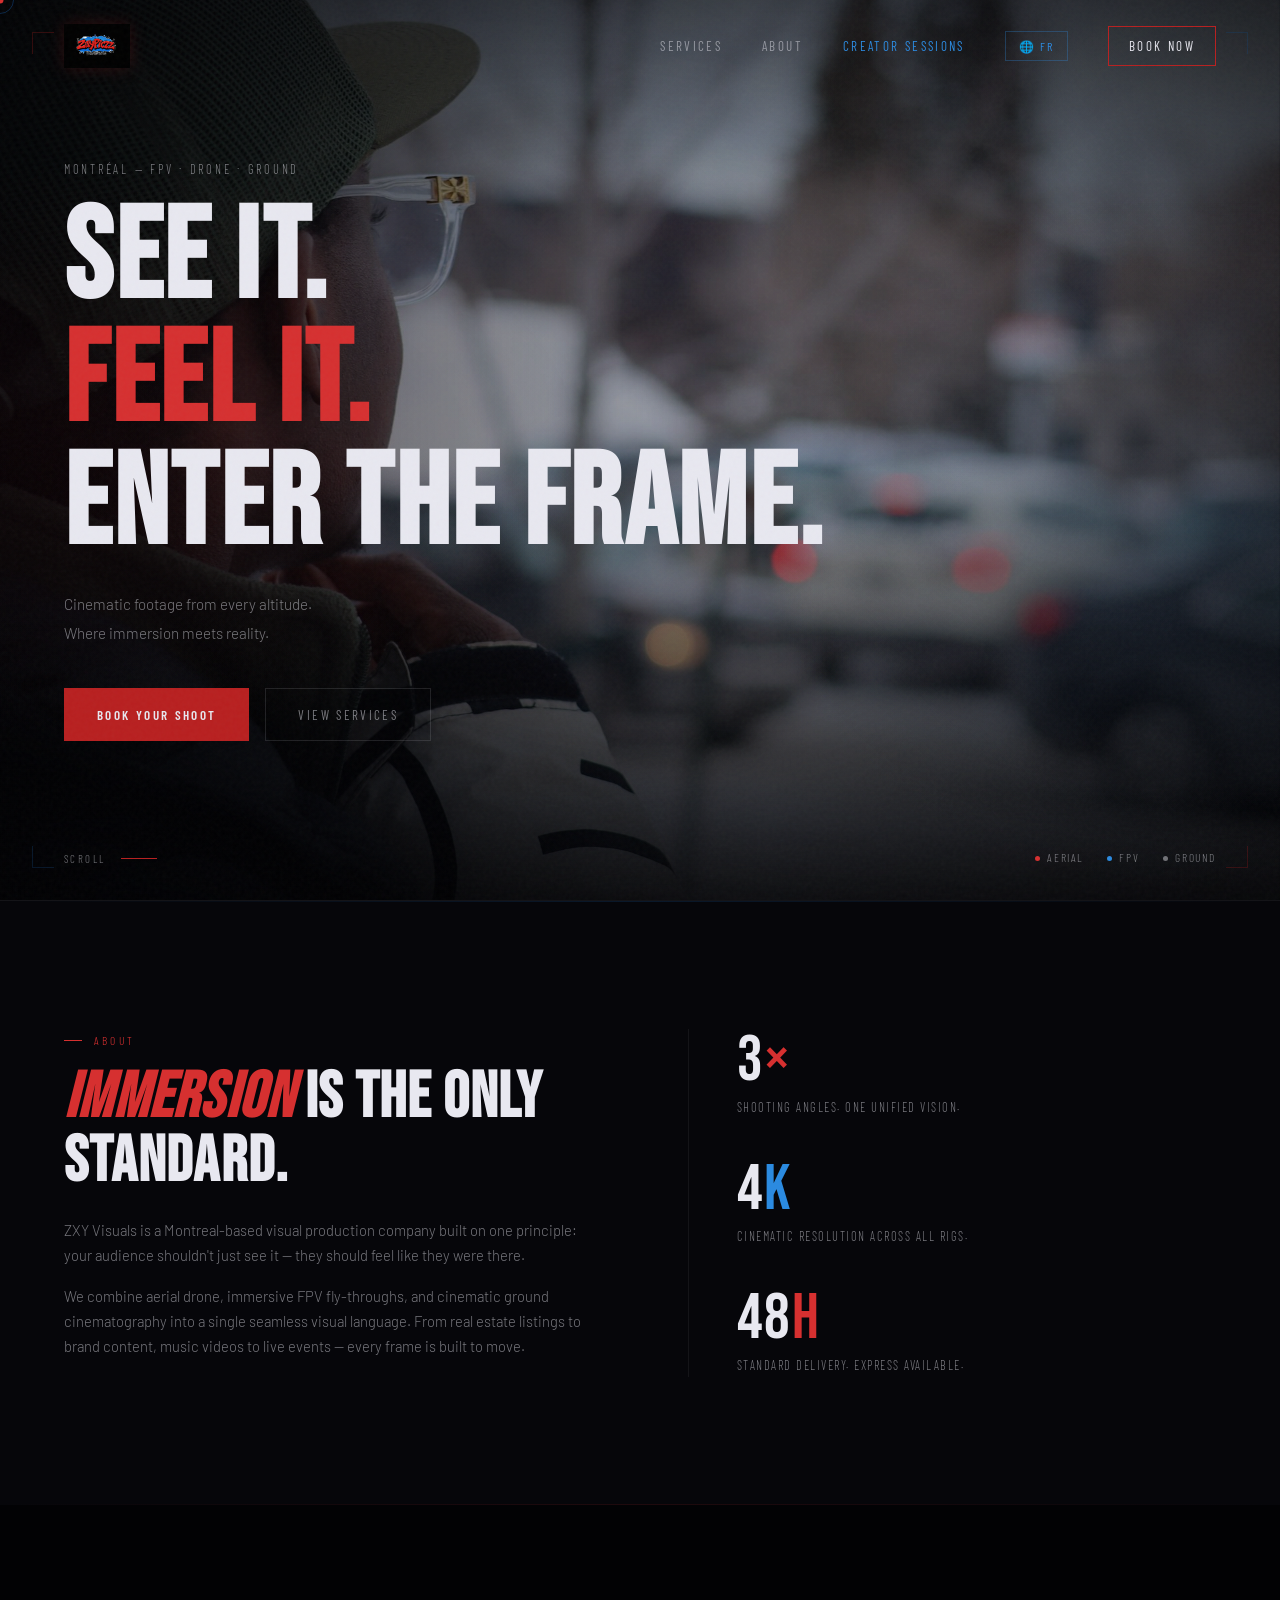
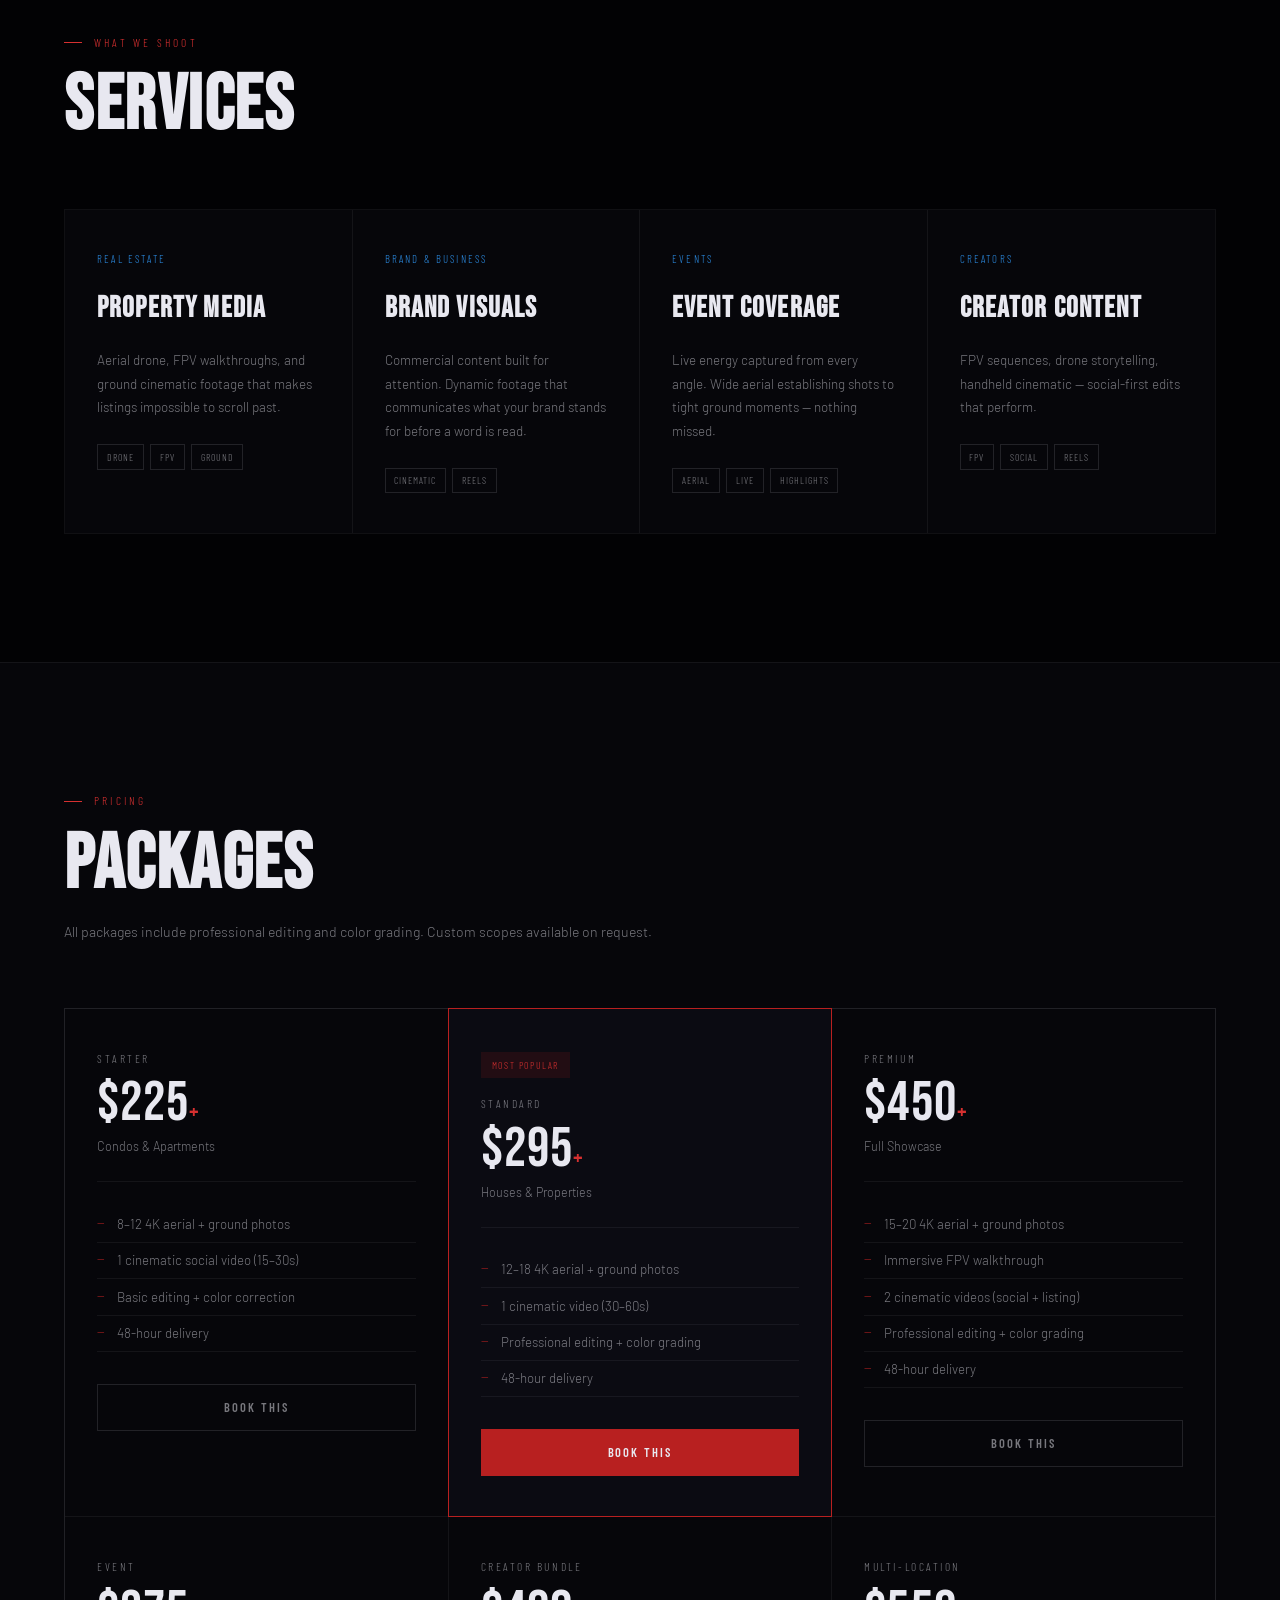
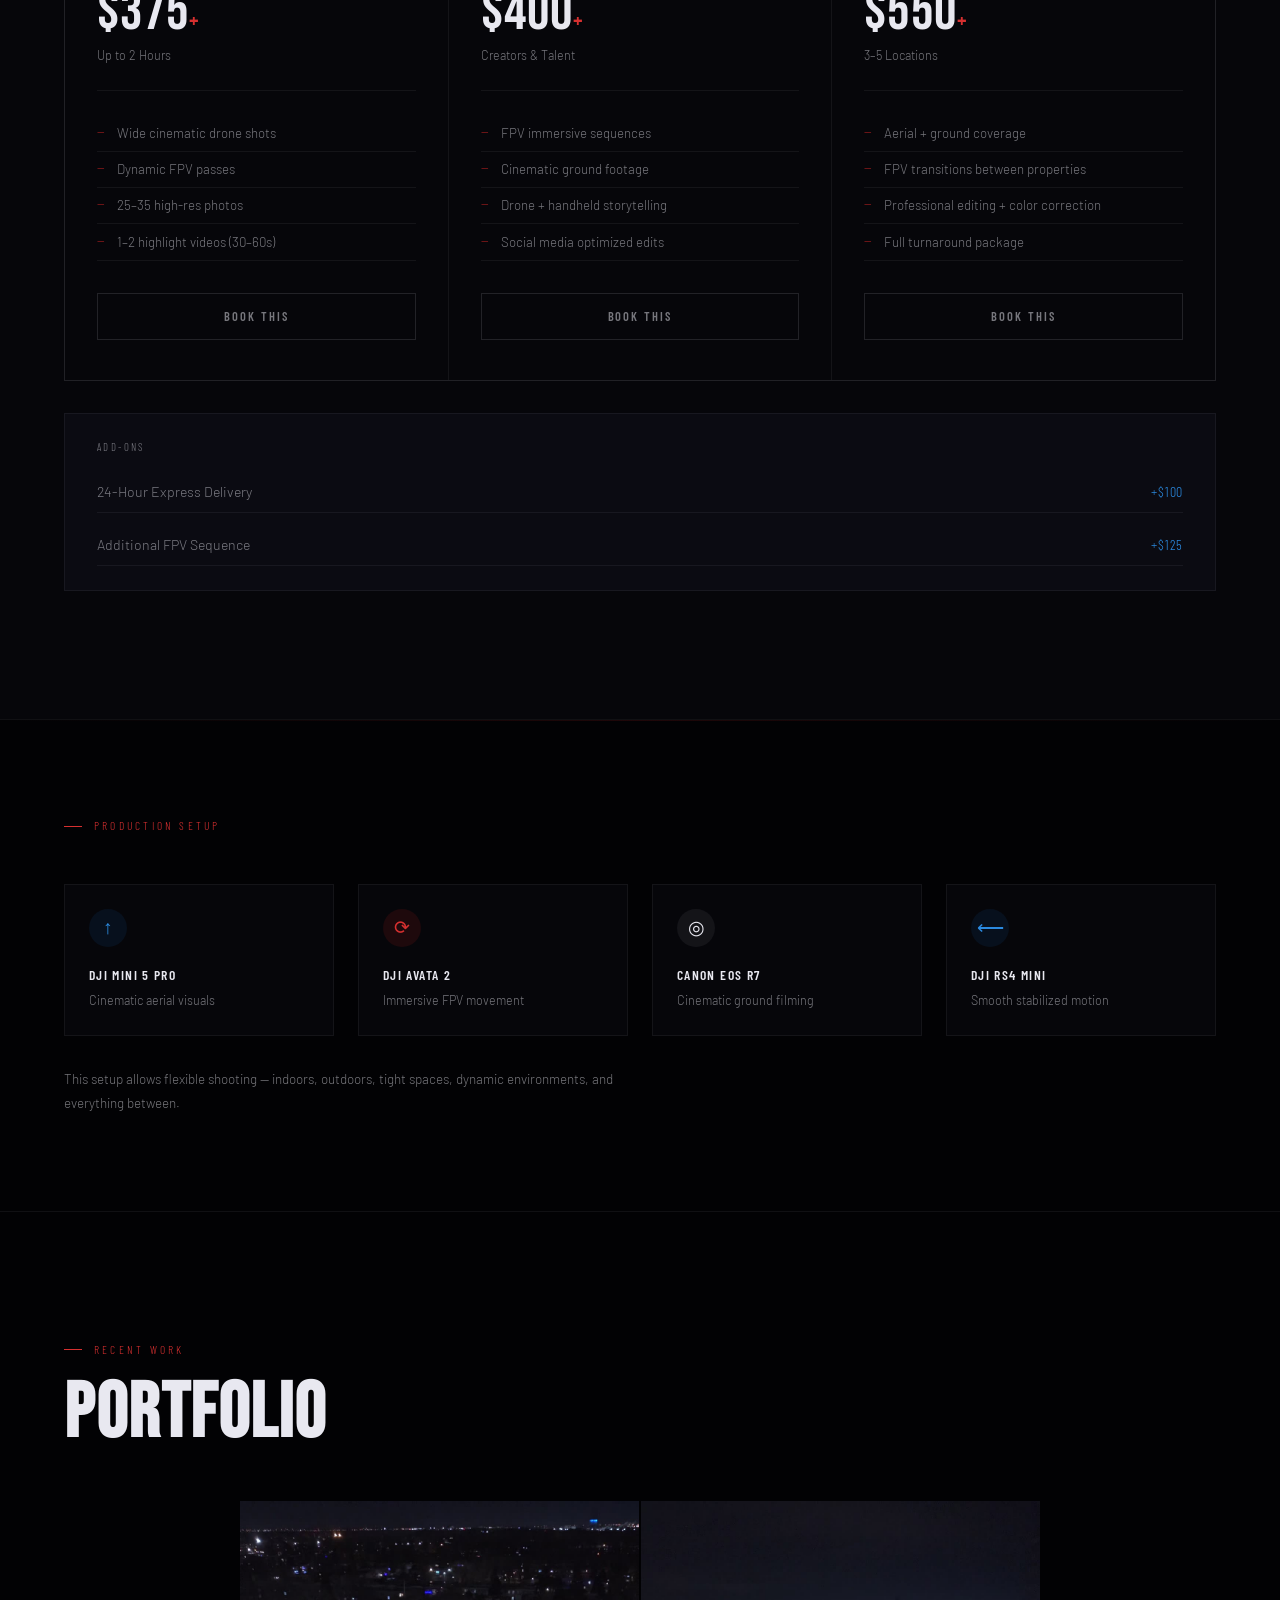
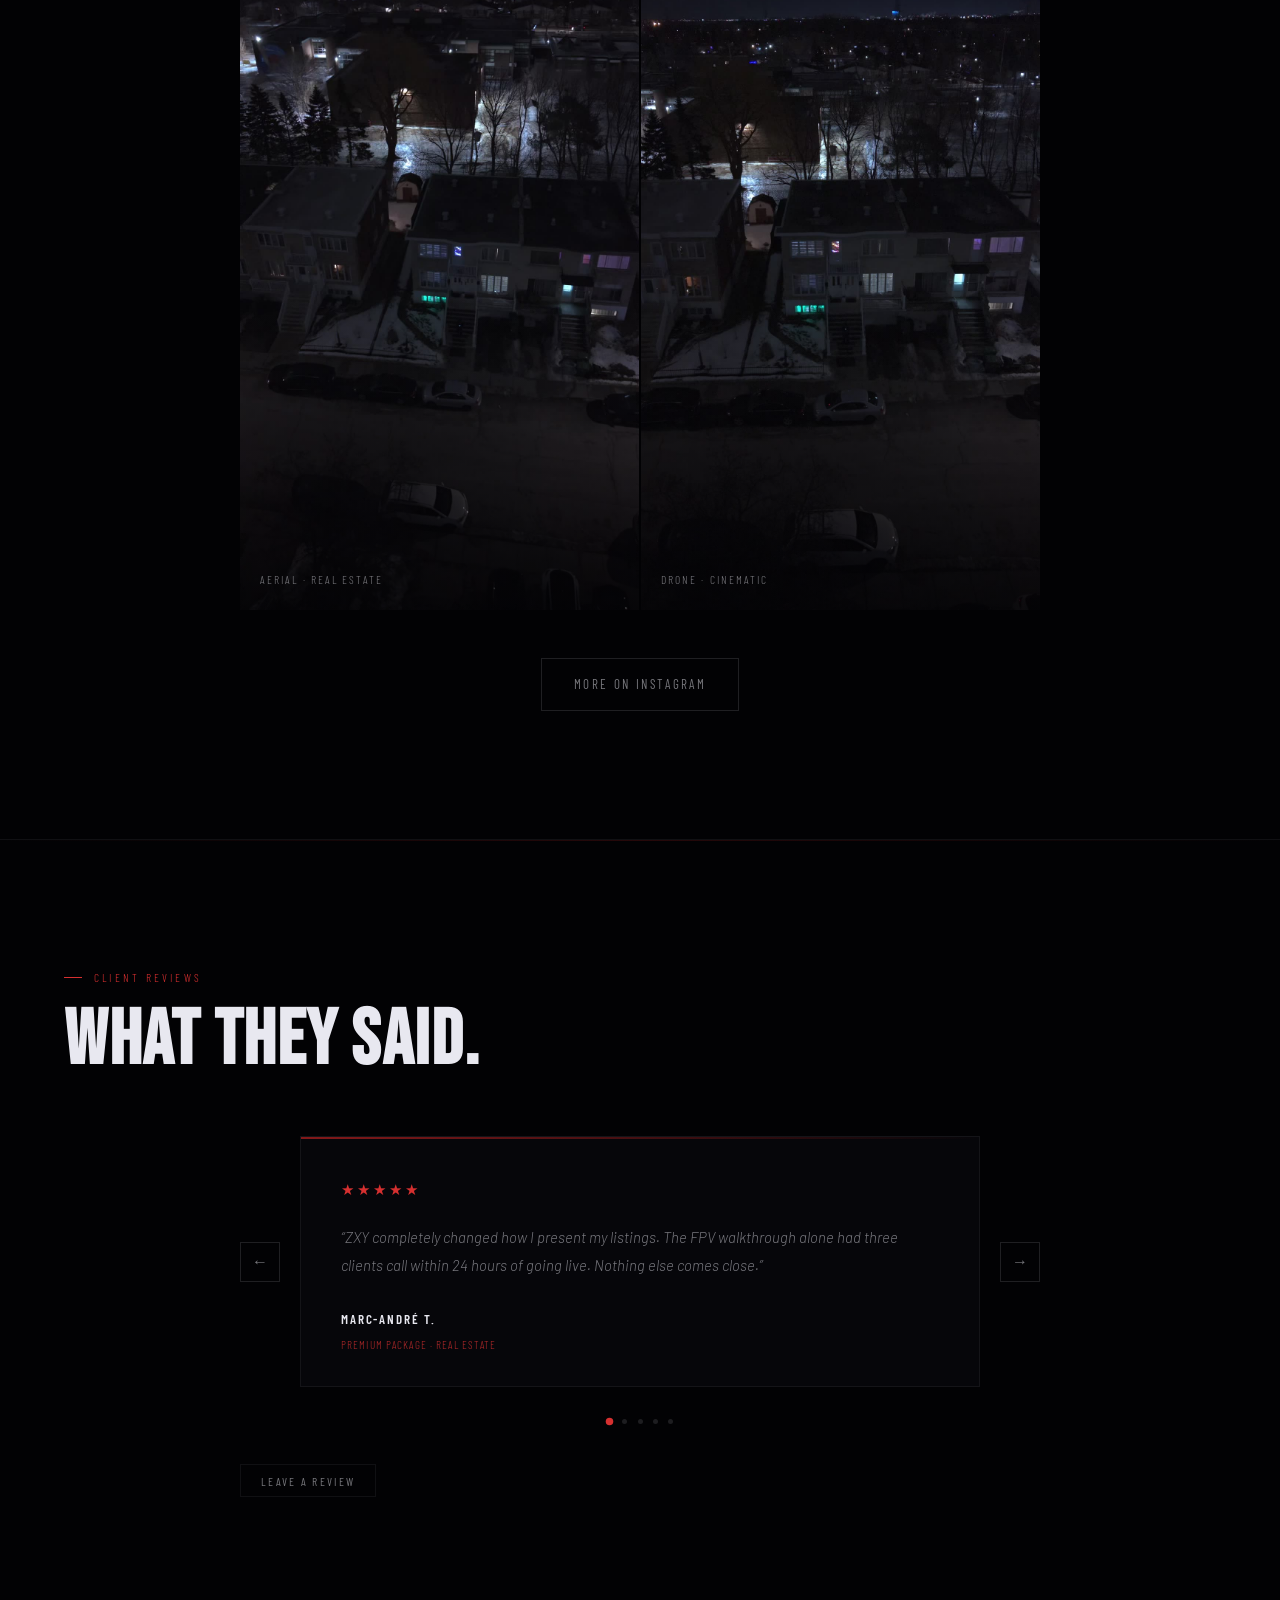
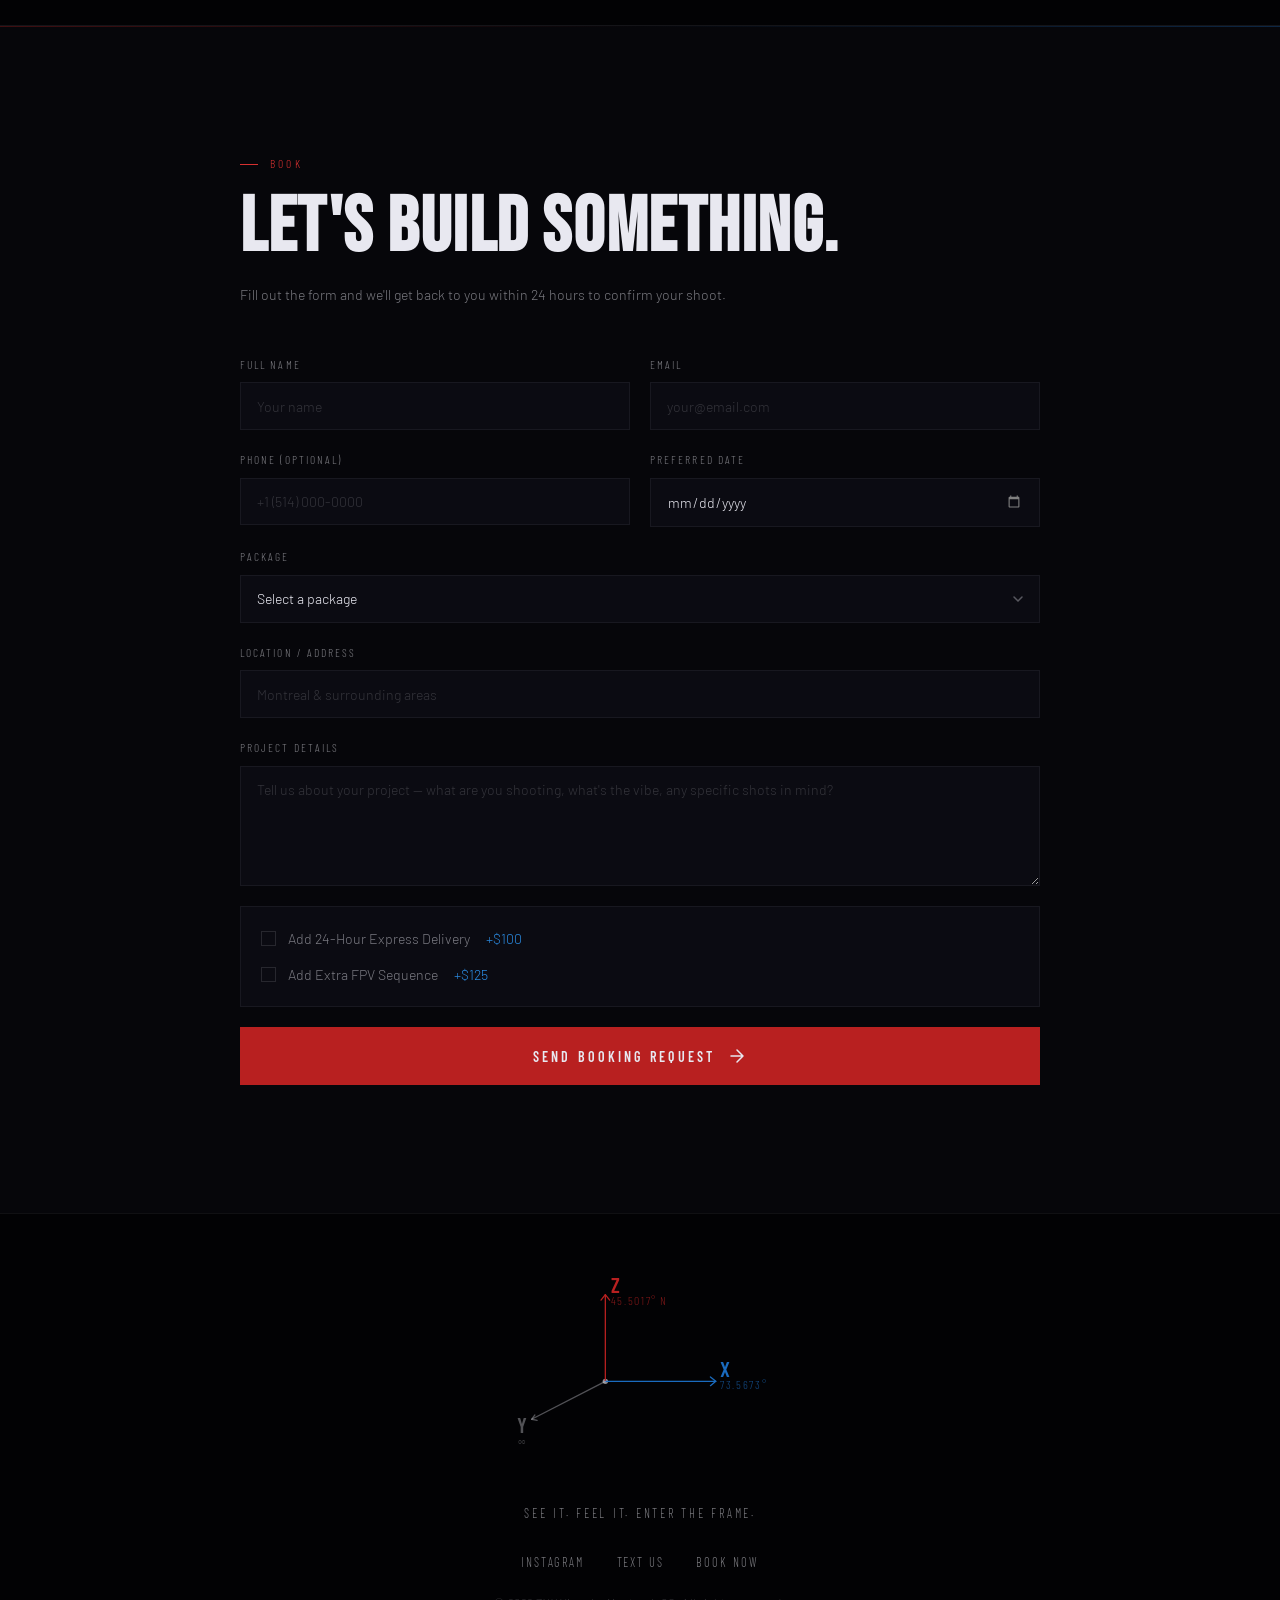
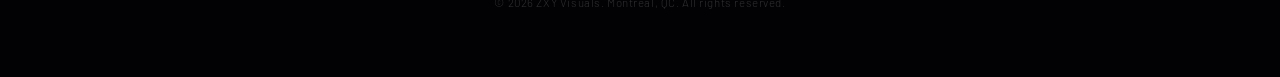
==== commit ee15850f: "Performance, spam-protection and accessibility fixes — no visual changes - Compress hero.JPG 5MB -> " ====
--- a/index.html
+++ b/index.html
@@ -30,6 +30,23 @@
 <link rel="preconnect" href="https://fonts.gstatic.com" crossorigin>
 <link href="https://fonts.googleapis.com/css2?family=Bebas+Neue&family=Barlow:ital,wght@0,300;0,400;0,500;1,300&family=Barlow+Condensed:wght@300;400;600&display=swap" rel="stylesheet">
 <link rel="stylesheet" href="style.css">
+
+<script type="application/ld+json">
+{
+  "@context": "https://schema.org",
+  "@type": "LocalBusiness",
+  "name": "ZXY Visuals",
+  "description": "Cinematic drone, FPV and ground videography in Montreal. Aerial photography, immersive FPV walkthroughs and creator sessions.",
+  "url": "https://zayscriptzz.github.io/zxy-visuals/",
+  "image": "https://zayscriptzz.github.io/zxy-visuals/assets/hero.JPG",
+  "logo": "https://zayscriptzz.github.io/zxy-visuals/assets/logo.png",
+  "priceRange": "$225-$800",
+  "address": { "@type": "PostalAddress", "addressLocality": "Montreal", "addressRegion": "QC", "addressCountry": "CA" },
+  "areaServed": { "@type": "City", "name": "Montreal" },
+  "sameAs": ["https://www.instagram.com/zaypiczz"],
+  "knowsLanguage": ["en", "fr"]
+}
+</script>
 </head>
 <body>
 
@@ -65,7 +82,7 @@
 <!-- HERO -->
 <section class="hero" id="hero">
   <div class="hero-bg">
-    <img src="assets/hero.JPG" alt="" class="hero-photo">
+    <img src="assets/hero.JPG" alt="" class="hero-photo" width="2400" height="1347" fetchpriority="high">
     <div class="hero-overlay"></div>
     <div class="corner tl"></div>
     <div class="corner tr"></div>
@@ -301,7 +318,7 @@
   </div>
   <div class="portfolio-grid">
     <div class="portfolio-item lightbox-trigger" data-type="video" data-src="assets/work1.mp4">
-      <video autoplay muted loop playsinline class="portfolio-video">
+      <video muted loop playsinline preload="none" poster="assets/work1-poster.jpg" class="portfolio-video">
         <source src="assets/work1.mp4" type="video/mp4">
       </video>
       <div class="portfolio-overlay">
@@ -309,7 +326,7 @@
       </div>
     </div>
     <div class="portfolio-item lightbox-trigger" data-type="video" data-src="assets/work2.mp4">
-      <video autoplay muted loop playsinline class="portfolio-video">
+      <video muted loop playsinline preload="none" poster="assets/work2-poster.jpg" class="portfolio-video">
         <source src="assets/work2.mp4" type="video/mp4">
       </video>
       <div class="portfolio-overlay">
@@ -345,6 +362,7 @@
       <form class="reviews-form" id="reviewForm" action="https://formsubmit.co/zxypiczz@gmail.com" method="POST">
         <input type="hidden" name="_subject" value="New Review — ZXY Visuals">
         <input type="hidden" name="_captcha" value="false">
+        <input type="text" name="_honey" style="display:none" tabindex="-1" autocomplete="off">
         <input type="hidden" name="_template" value="table">
         <input type="hidden" name="_next" value="https://zayscriptzz.github.io/zxy-visuals/thanks.html">
         <div class="form-row">
@@ -393,6 +411,7 @@
     <form class="booking-form" id="bookingForm" action="https://formsubmit.co/zxypiczz@gmail.com" method="POST">
       <input type="hidden" name="_subject" value="New Booking Request — ZXY Visuals">
       <input type="hidden" name="_captcha" value="false">
+      <input type="text" name="_honey" style="display:none" tabindex="-1" autocomplete="off">
       <input type="hidden" name="_template" value="table">
       <input type="hidden" name="_next" value="https://zayscriptzz.github.io/zxy-visuals/thanks.html">
 
--- a/style.css
+++ b/style.css
@@ -35,7 +35,15 @@
   font-weight: 300;
   line-height: 1.7;
   overflow-x: hidden;
-  cursor: none;
+}
+
+/* Hide the native cursor only on pointer devices, and only once JS has
+   booted the custom cursor — keeps a visible cursor if JS ever fails */
+@media (hover: hover) {
+  body.has-custom-cursor { cursor: none; }
+}
+@media (hover: none) {
+  .cursor, .cursor-trail { display: none; }
 }
 
 a { text-decoration: none; color: inherit; }
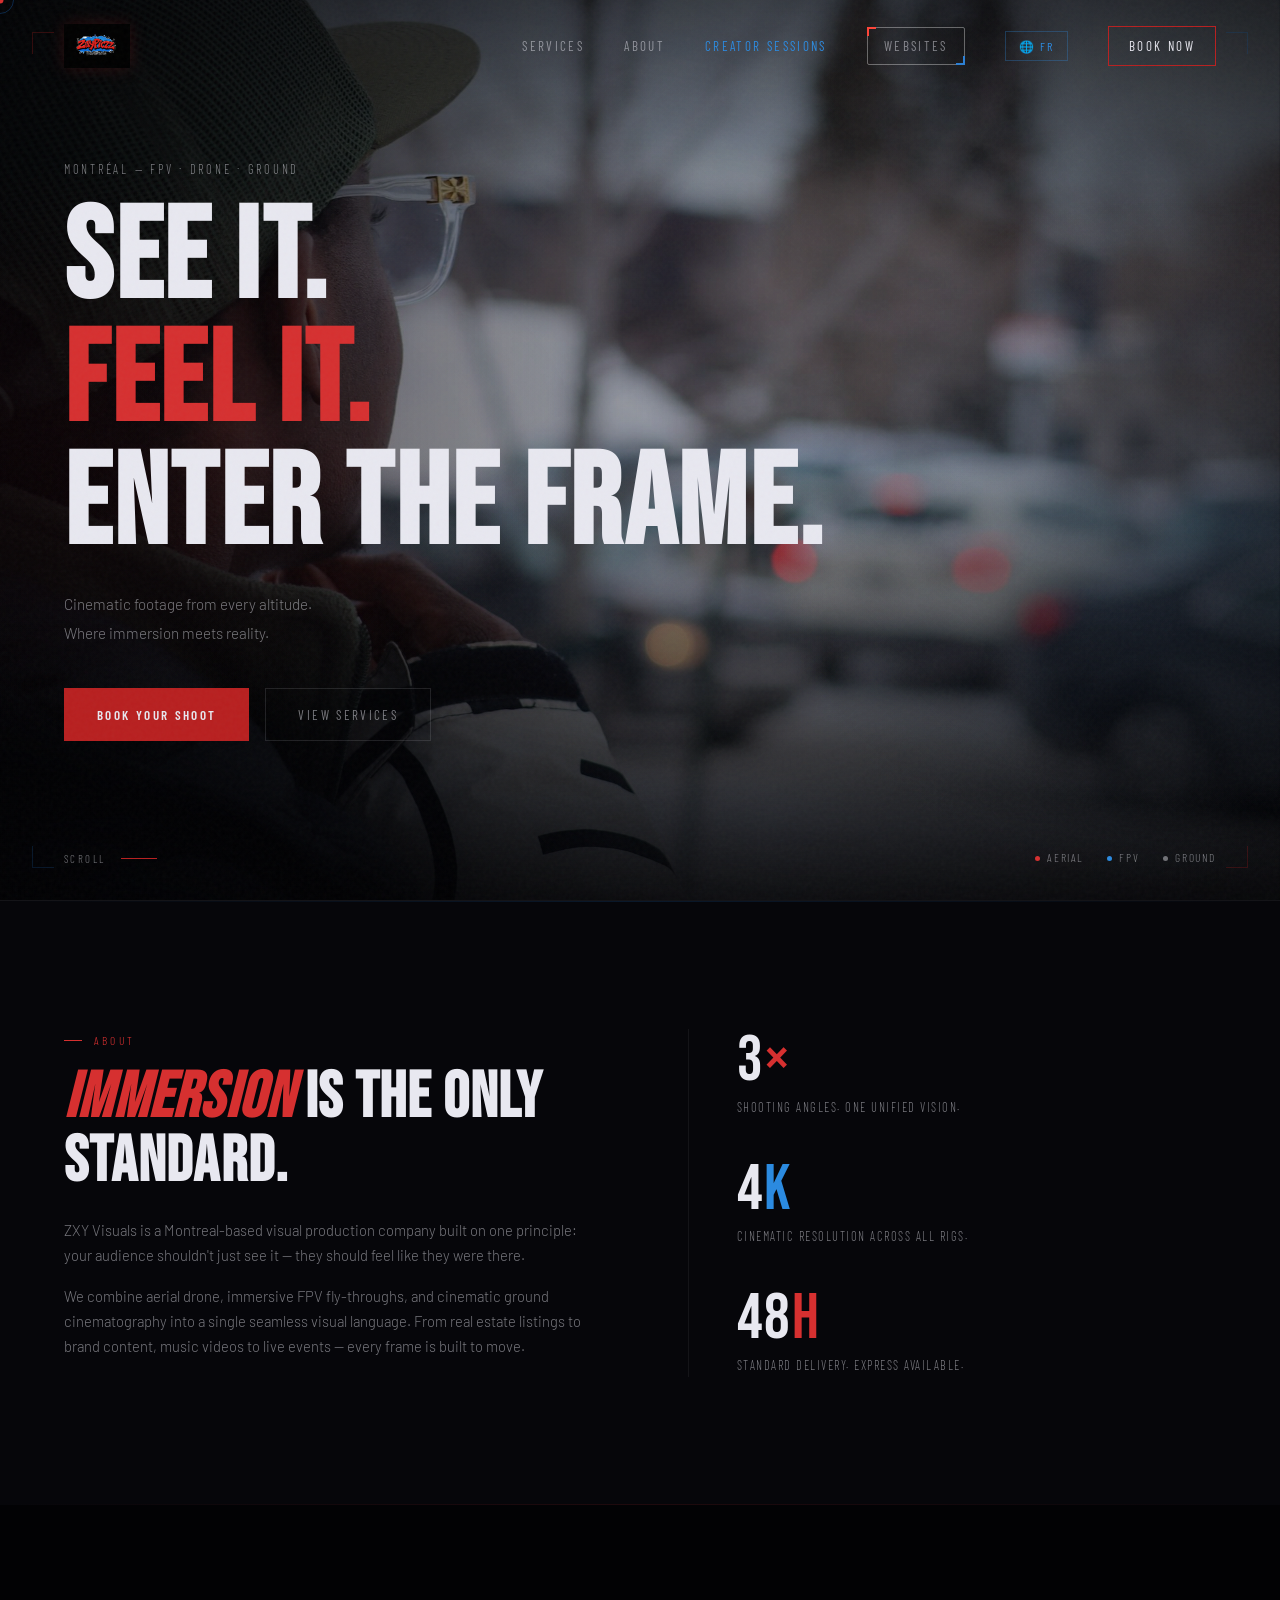
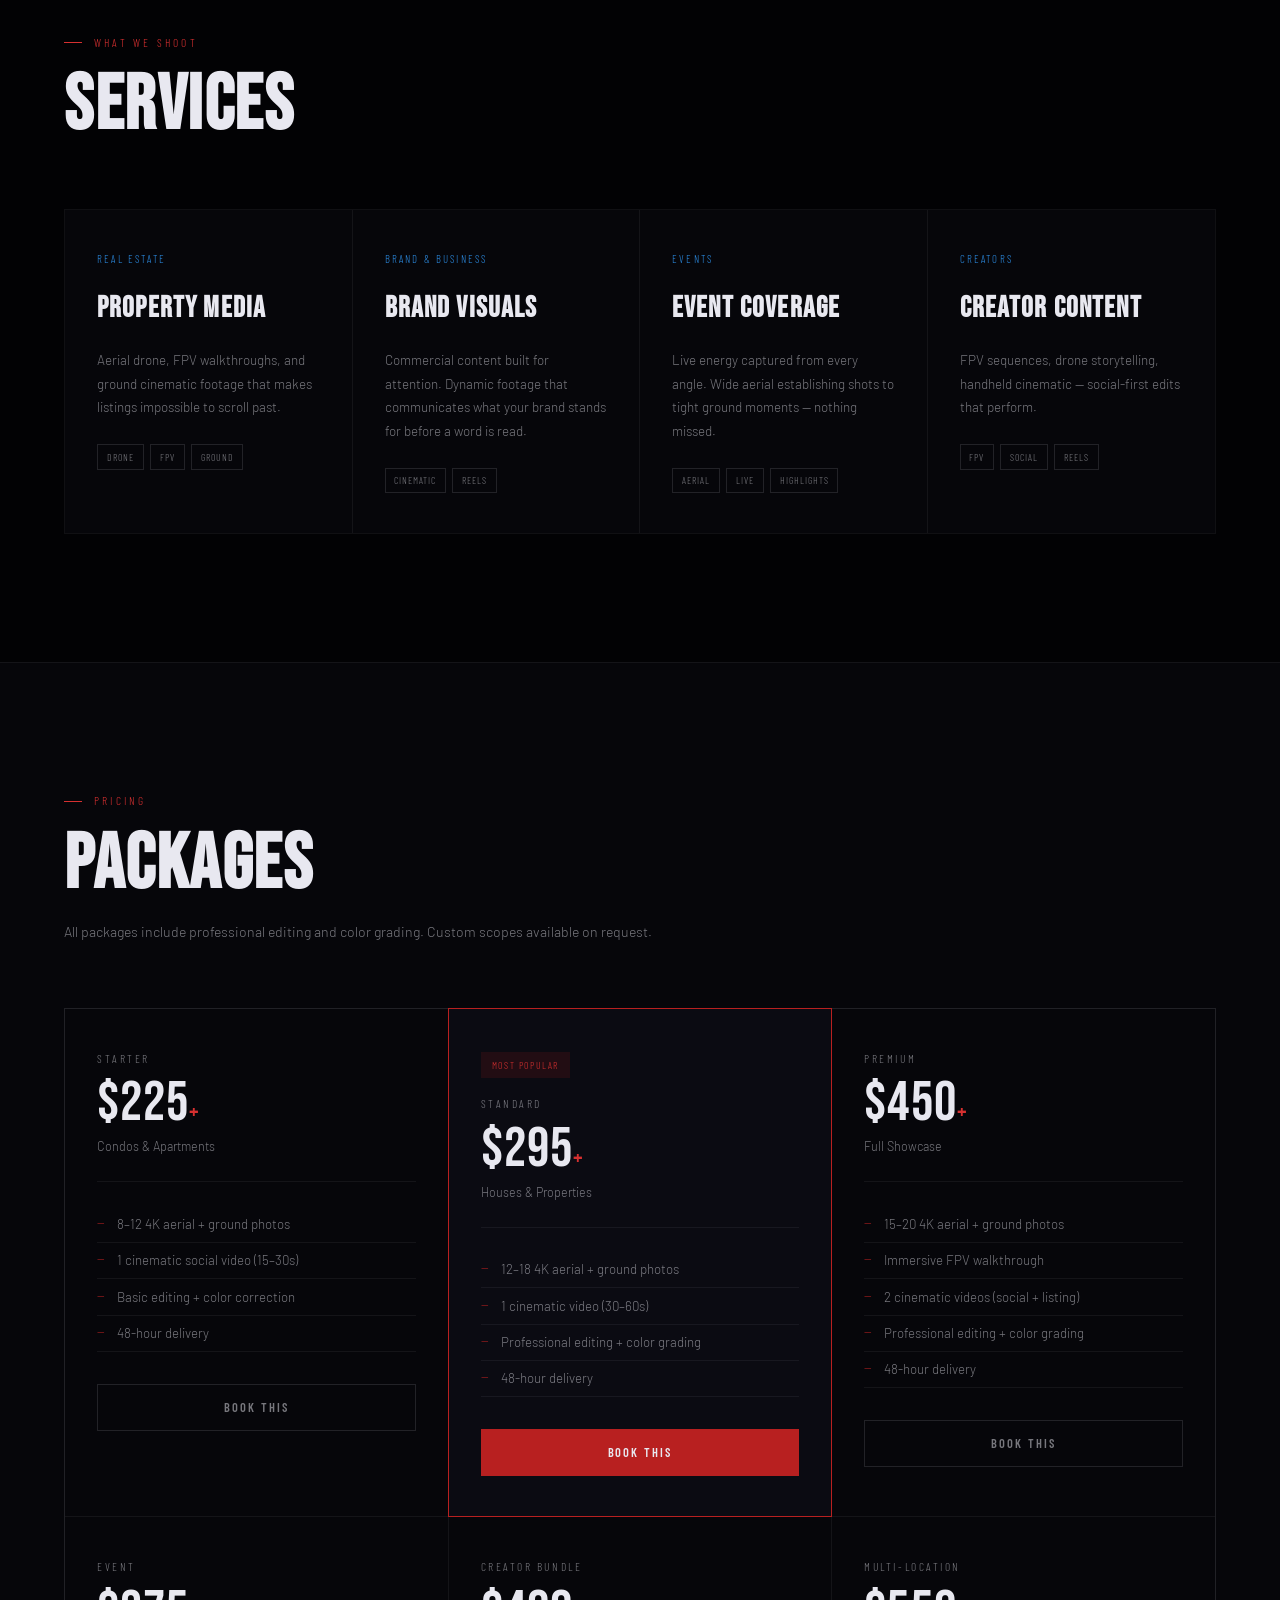
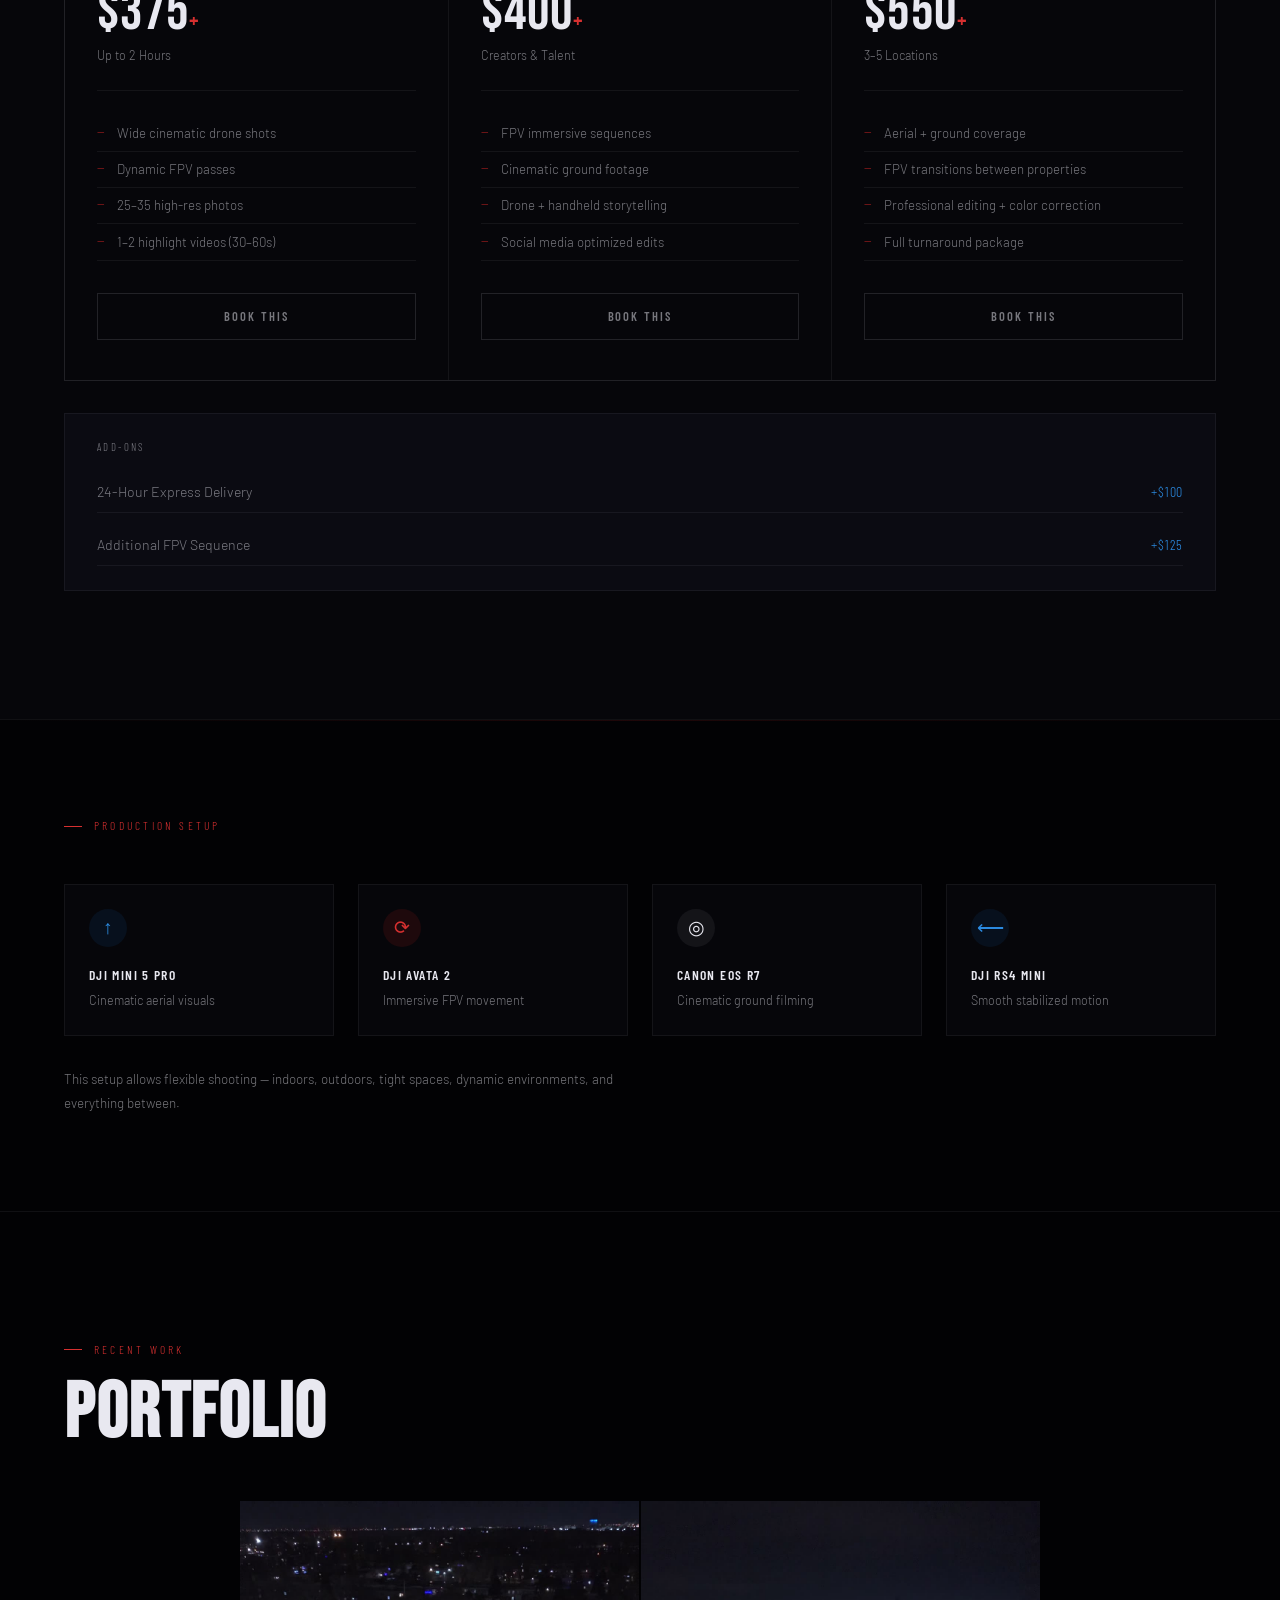
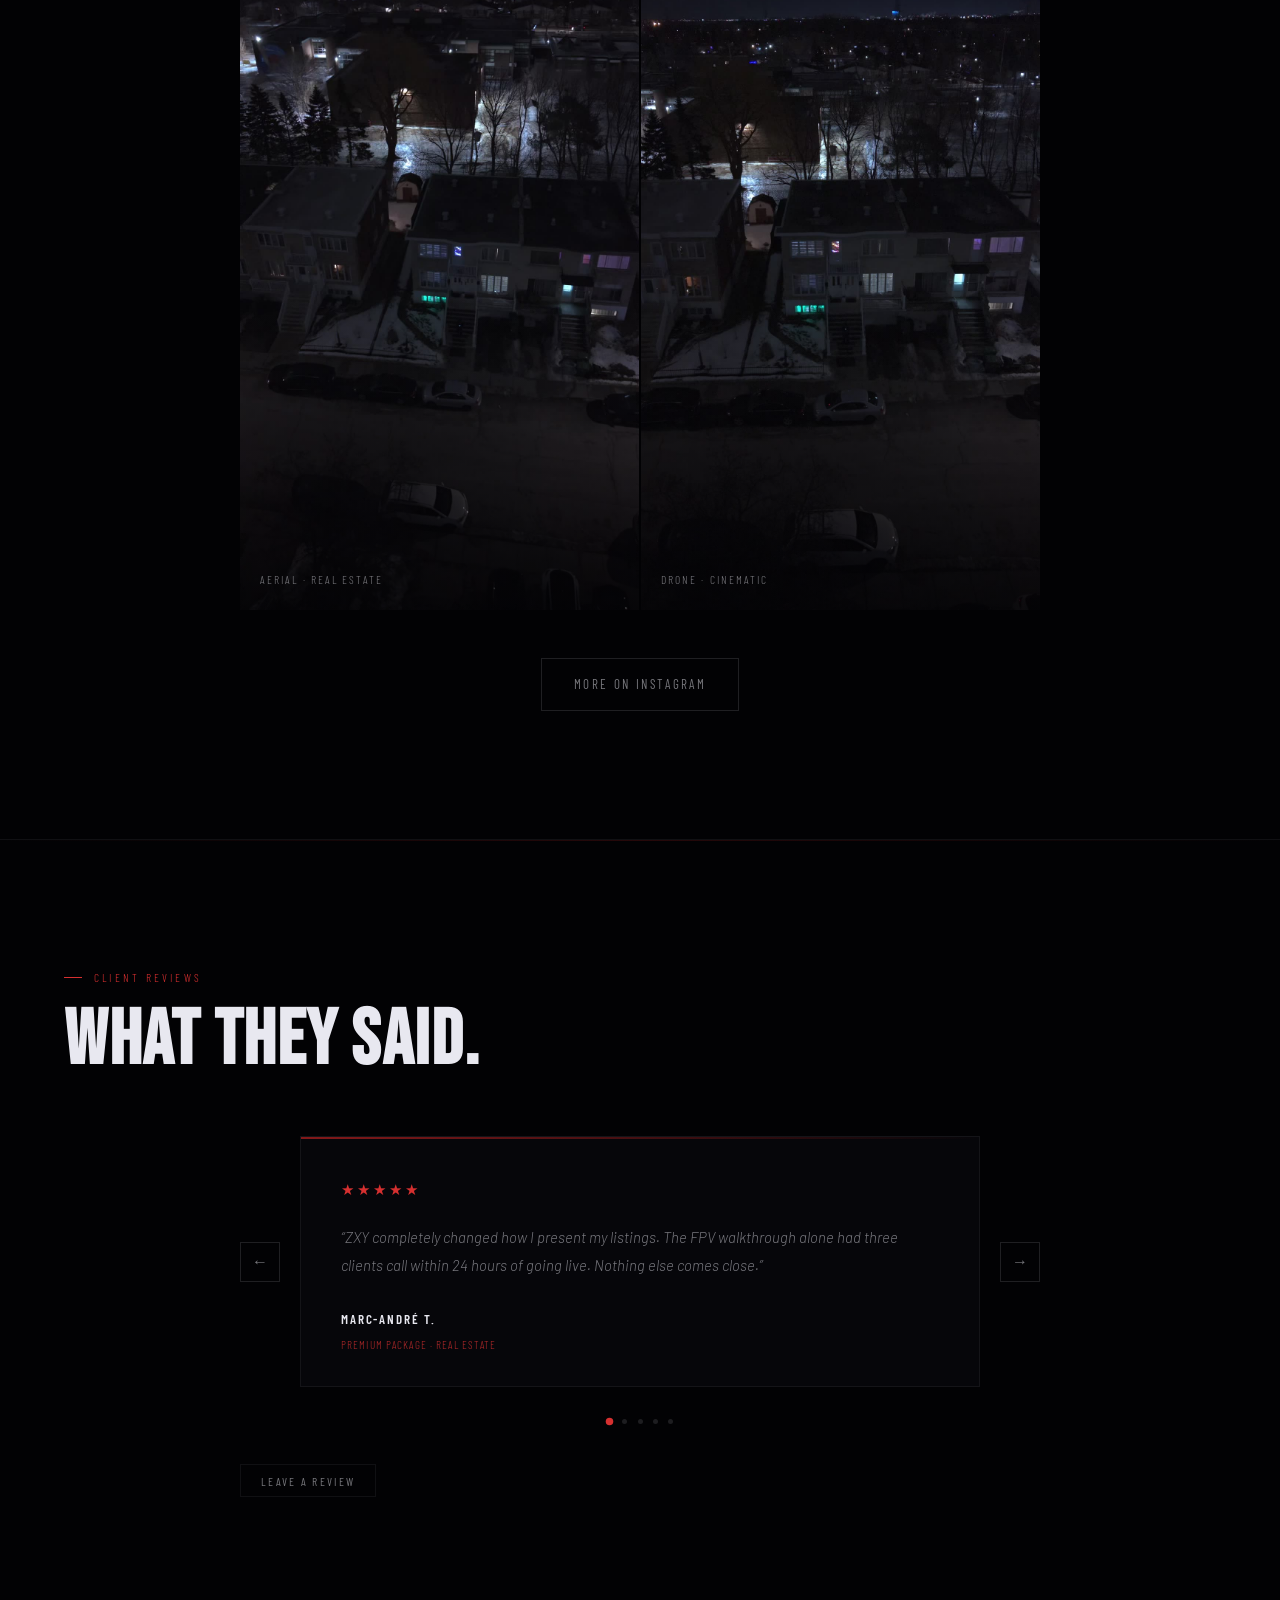
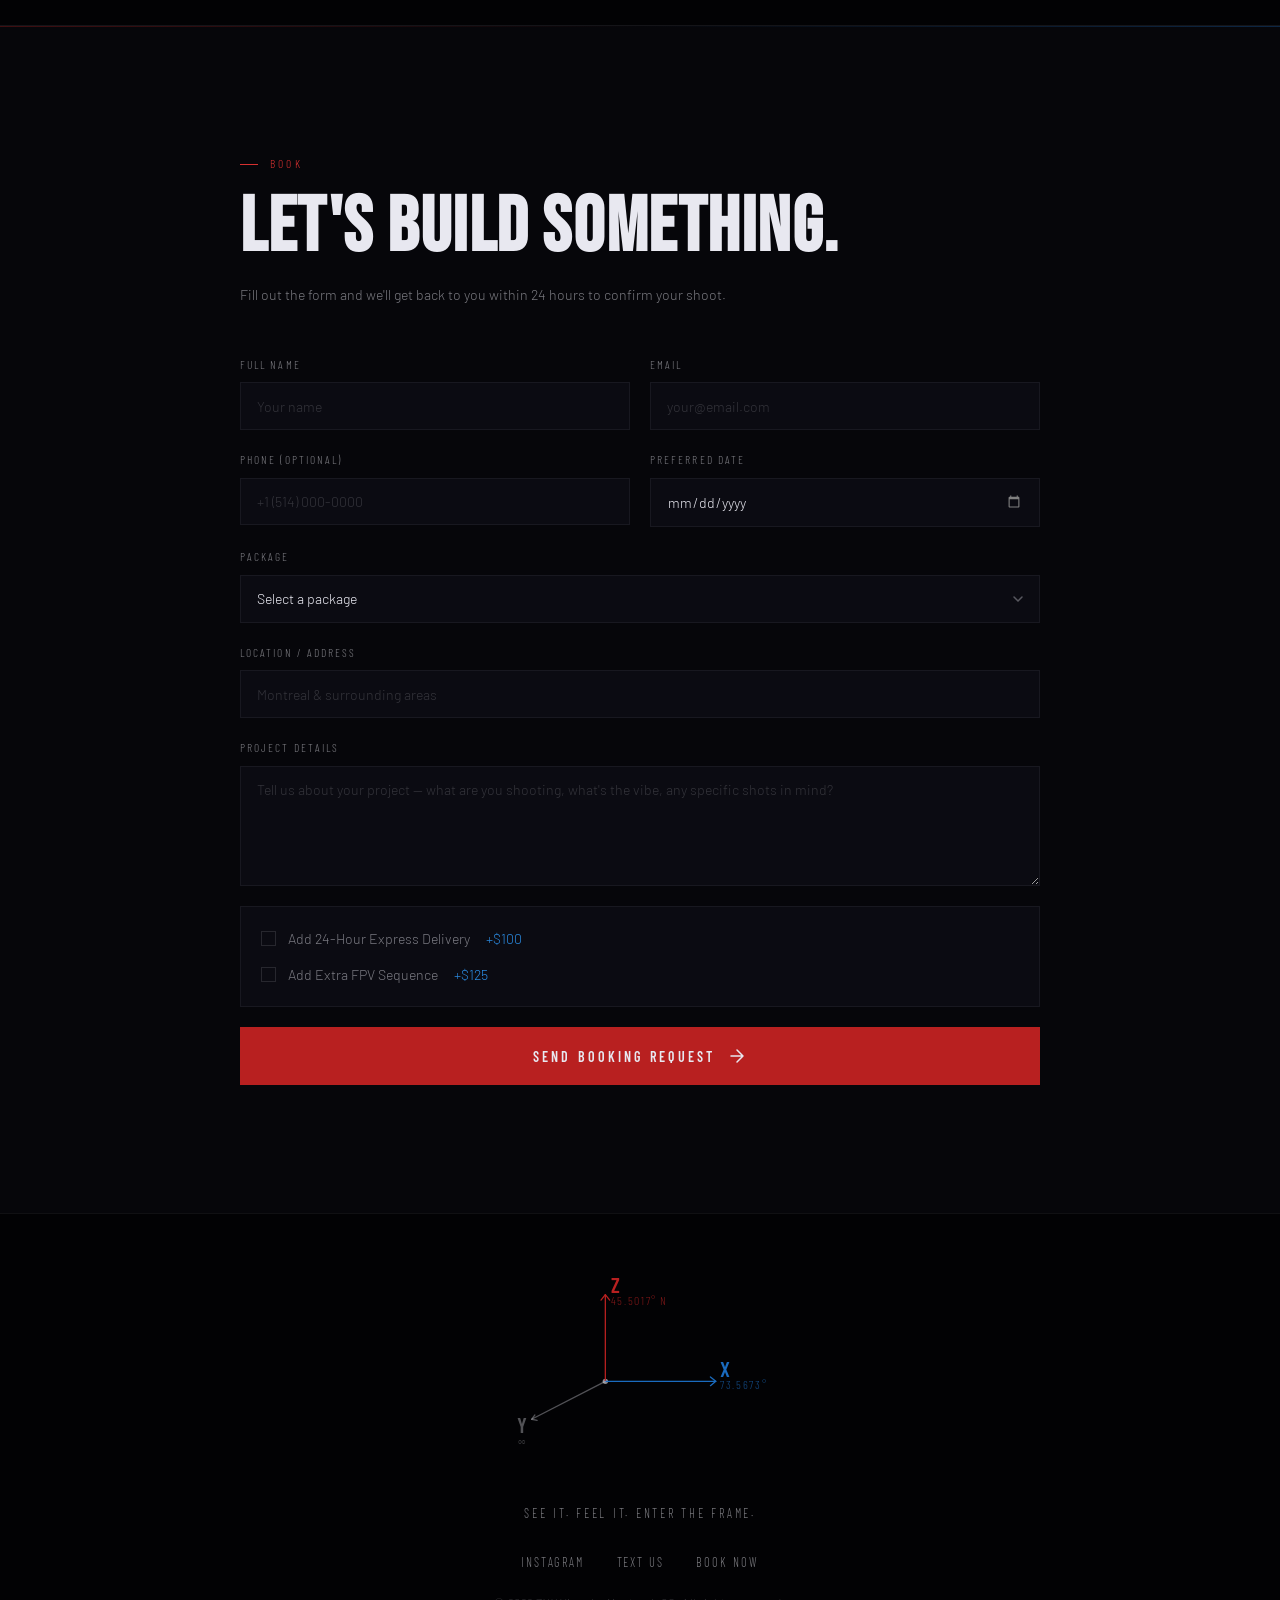
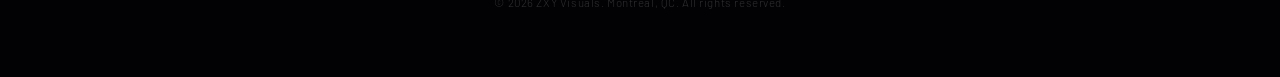
==== commit 456ce324: "zxyframe.ca/websites goes live in-domain; ghost-frame nav button on both pages Co-Authored-By: Claud" ====
--- a/index.html
+++ b/index.html
@@ -63,6 +63,7 @@
     <a href="#services" data-en="Services" data-fr="Services">Services</a>
     <a href="#about" data-en="About" data-fr="À propos">About</a>
     <a href="creators.html" class="nav-back" data-en="Creator Sessions" data-fr="Sessions Créateurs" style="color:var(--blue-accent)">Creator Sessions</a>
+    <a href="/websites/" class="nav-websites" data-en="Websites" data-fr="Sites Web">Websites</a>
     <button class="lang-toggle" id="langBtn" onclick="toggleLang()">🌐 FR</button>
     <a href="#book" class="nav-cta" data-en="Book Now" data-fr="Réserver">Book Now</a>
   </div>
--- a/style.css
+++ b/style.css
@@ -372,12 +372,12 @@
   .gear-item { transition: border-color 0.25s, background 0.25s, transform 0.25s ease; }
   .gear-item:hover { transform: translateY(-3px); }
   /* Nav underline */
-  .nav-links a:not(.nav-cta):not(.lang-toggle) { position: relative; }
-  .nav-links a:not(.nav-cta):not(.lang-toggle)::after {
+  .nav-links a:not(.nav-cta):not(.lang-toggle):not(.nav-websites) { position: relative; }
+  .nav-links a:not(.nav-cta):not(.lang-toggle):not(.nav-websites)::after {
     content: ''; position: absolute; bottom: -3px; left: 0;
     width: 0; height: 1px; background: currentColor; transition: width 0.25s ease;
   }
-  .nav-links a:not(.nav-cta):not(.lang-toggle):hover::after { width: 100%; }
+  .nav-links a:not(.nav-cta):not(.lang-toggle):not(.nav-websites):hover::after { width: 100%; }
 }
 
 /* Hero photo parallax — driven by JS */
@@ -946,3 +946,21 @@
   border-color: var(--blue-bright) !important;
 }
 .mobile-nav-cta.blue-cta:hover { background: var(--blue-mid) !important; }
+
+
+/* ===== /websites entry — the Ghost Frame (V2, Zay 2026-07-16) ===============
+   Red bracket + blue bracket; hover floods purple — the fluid page's whole
+   story (red meets blue, purple is born) performed in a quarter second. */
+.nav-websites {
+  position: relative;
+  border: 1px solid rgba(255,255,255,.35);
+  border-radius: 2px;
+  padding: .45rem 1rem;
+  letter-spacing: .08em;
+  transition: color .25s ease, border-color .25s ease, background .25s ease, box-shadow .25s ease;
+}
+.nav-websites::before, .nav-websites::after { content: ''; position: absolute; width: 9px; height: 9px; transition: border-color .25s ease; }
+.nav-websites::before { top: -1px; left: -1px; border-top: 2px solid #ff4438; border-left: 2px solid #ff4438; }
+.nav-websites::after { bottom: -1px; right: -1px; border-bottom: 2px solid #2b7fd4; border-right: 2px solid #2b7fd4; }
+.nav-websites:hover { background: #7a4fd3; border-color: #9166e8; color: #fff !important; box-shadow: 0 10px 40px -10px rgba(145,102,232,.55); }
+.nav-websites:hover::before, .nav-websites:hover::after { border-color: #fff; }
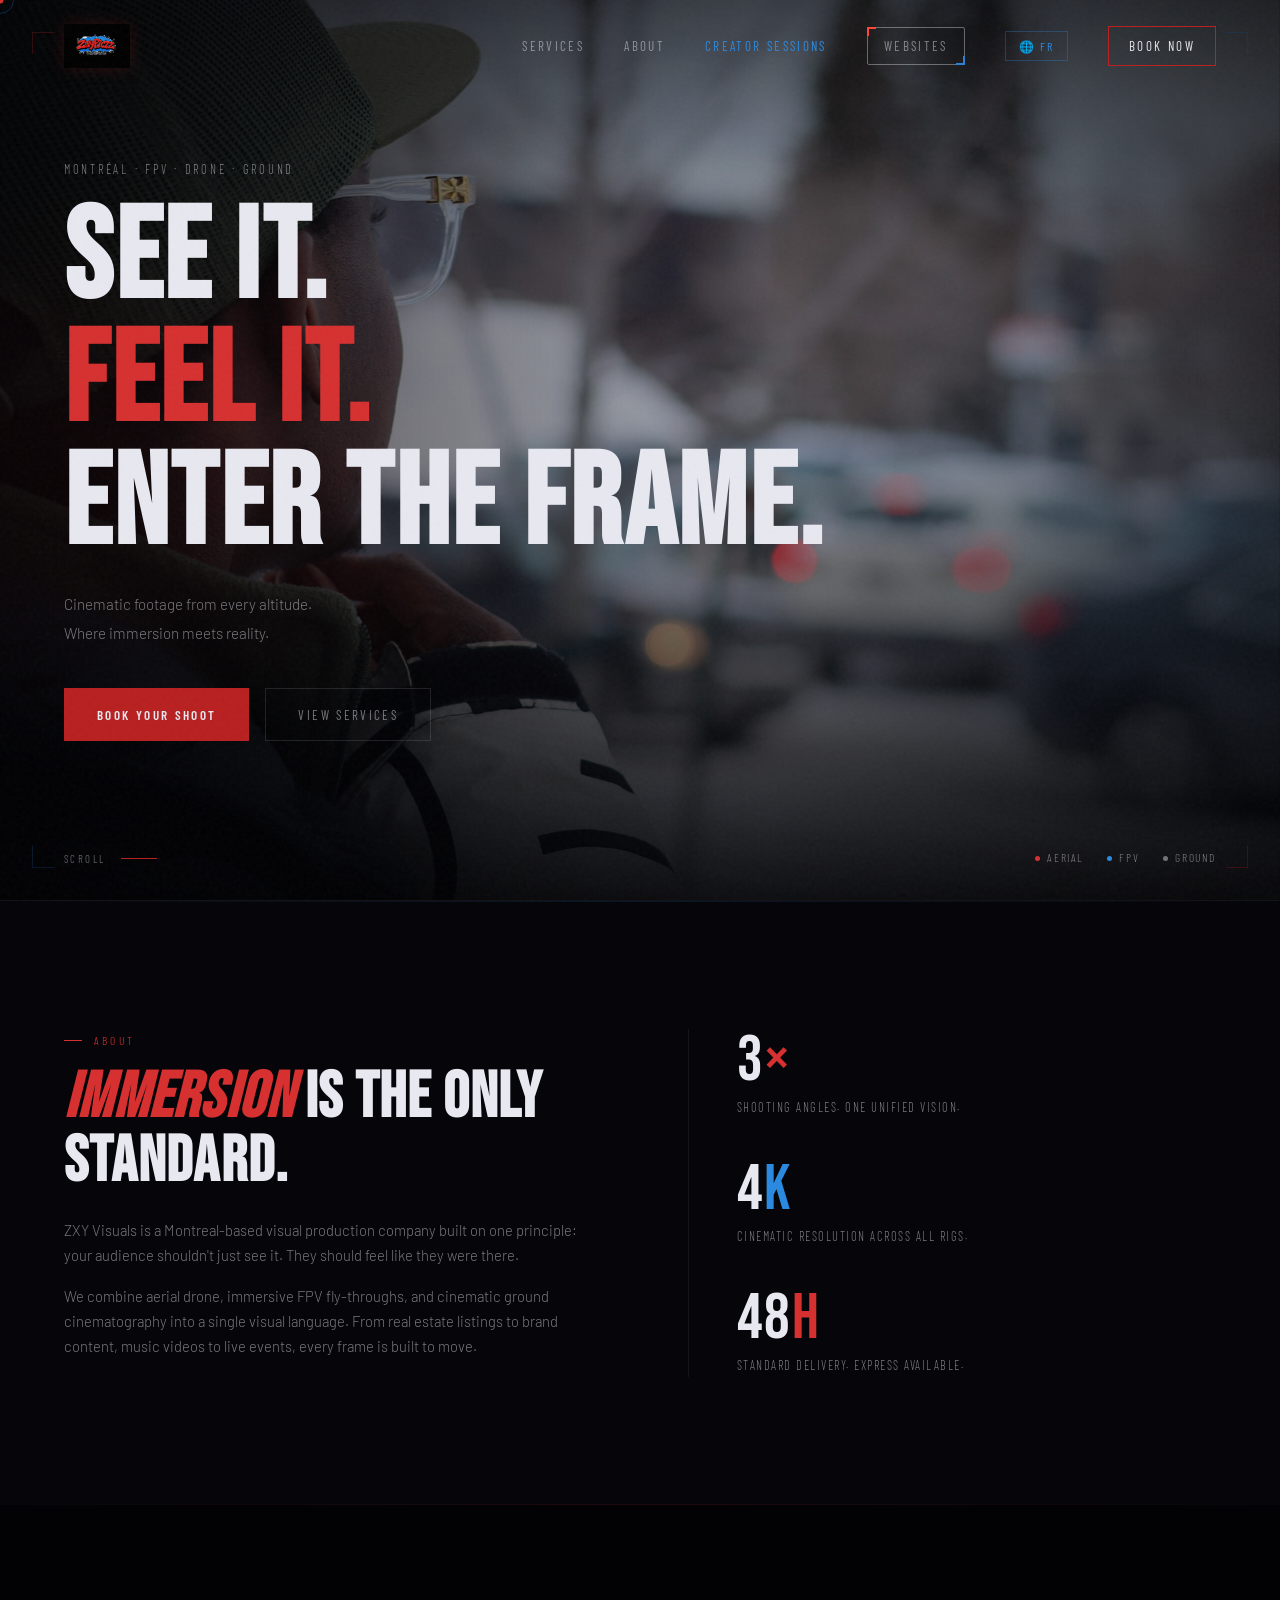
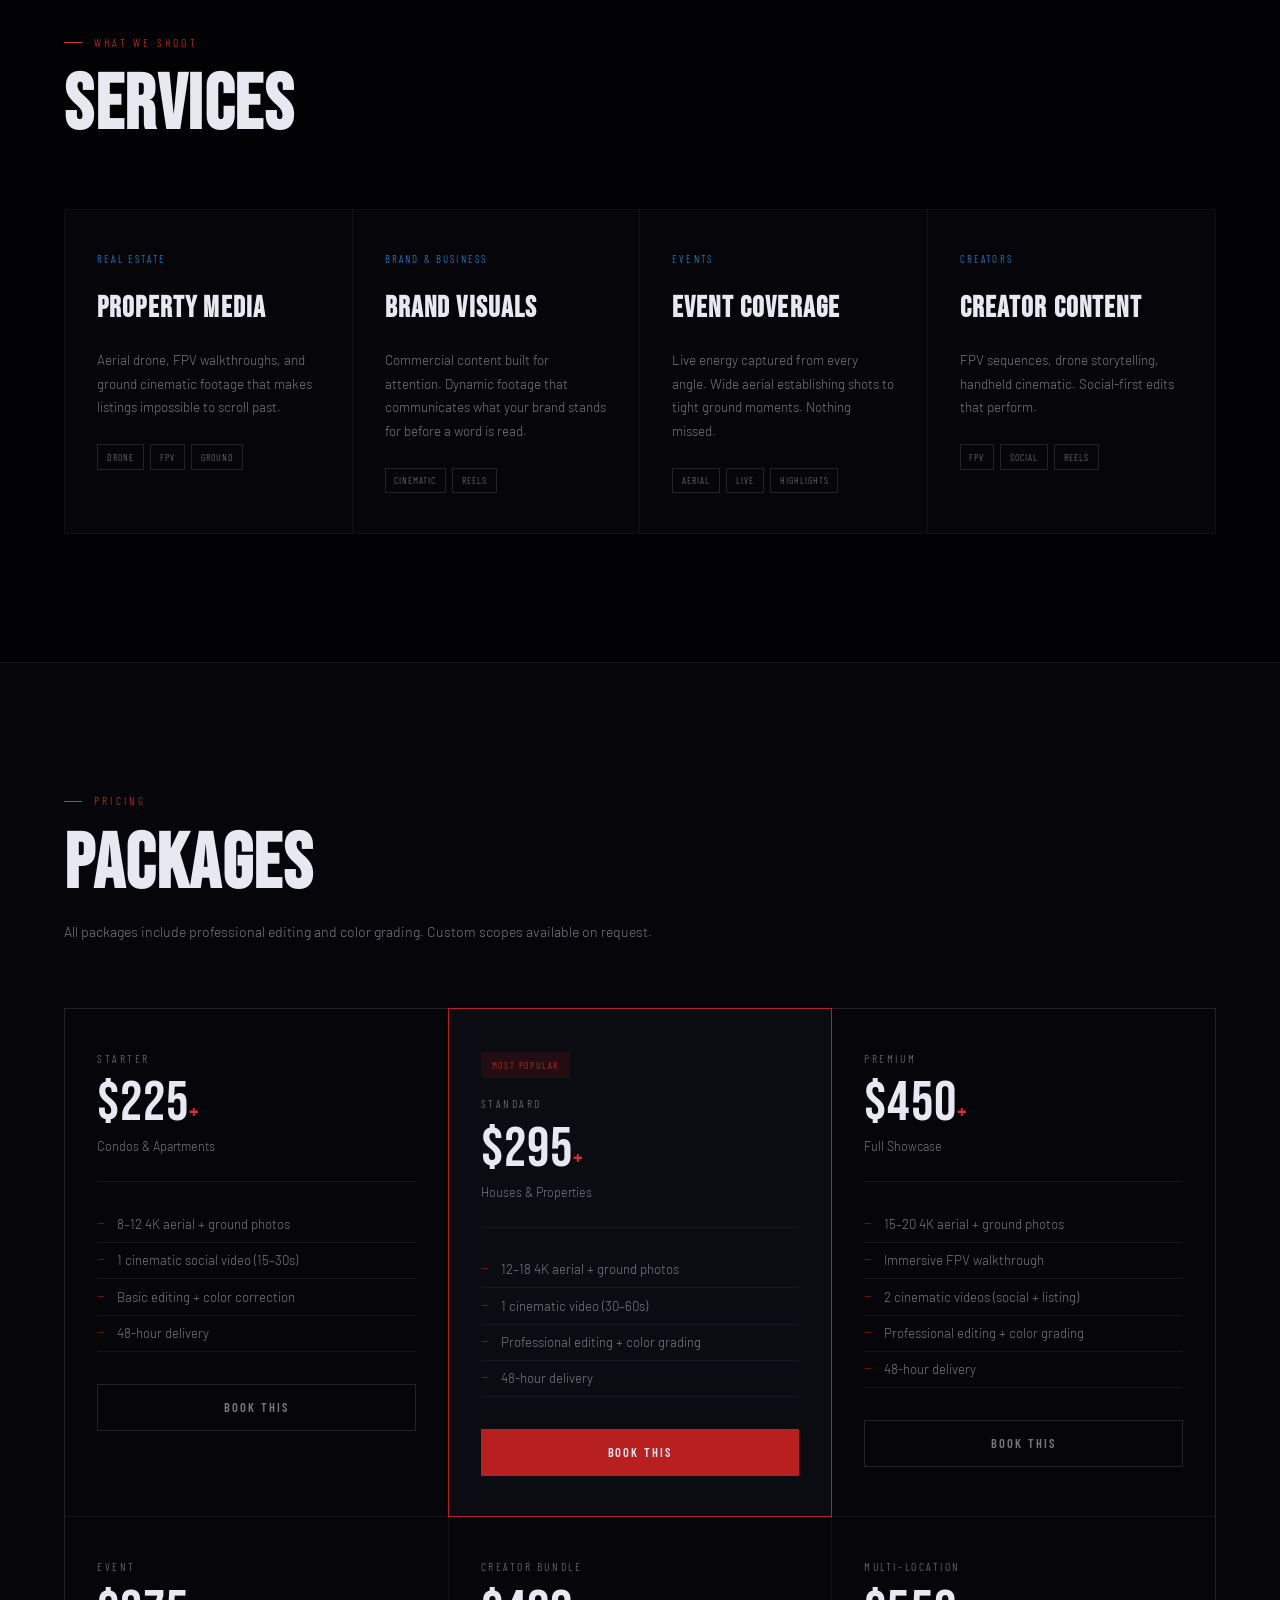
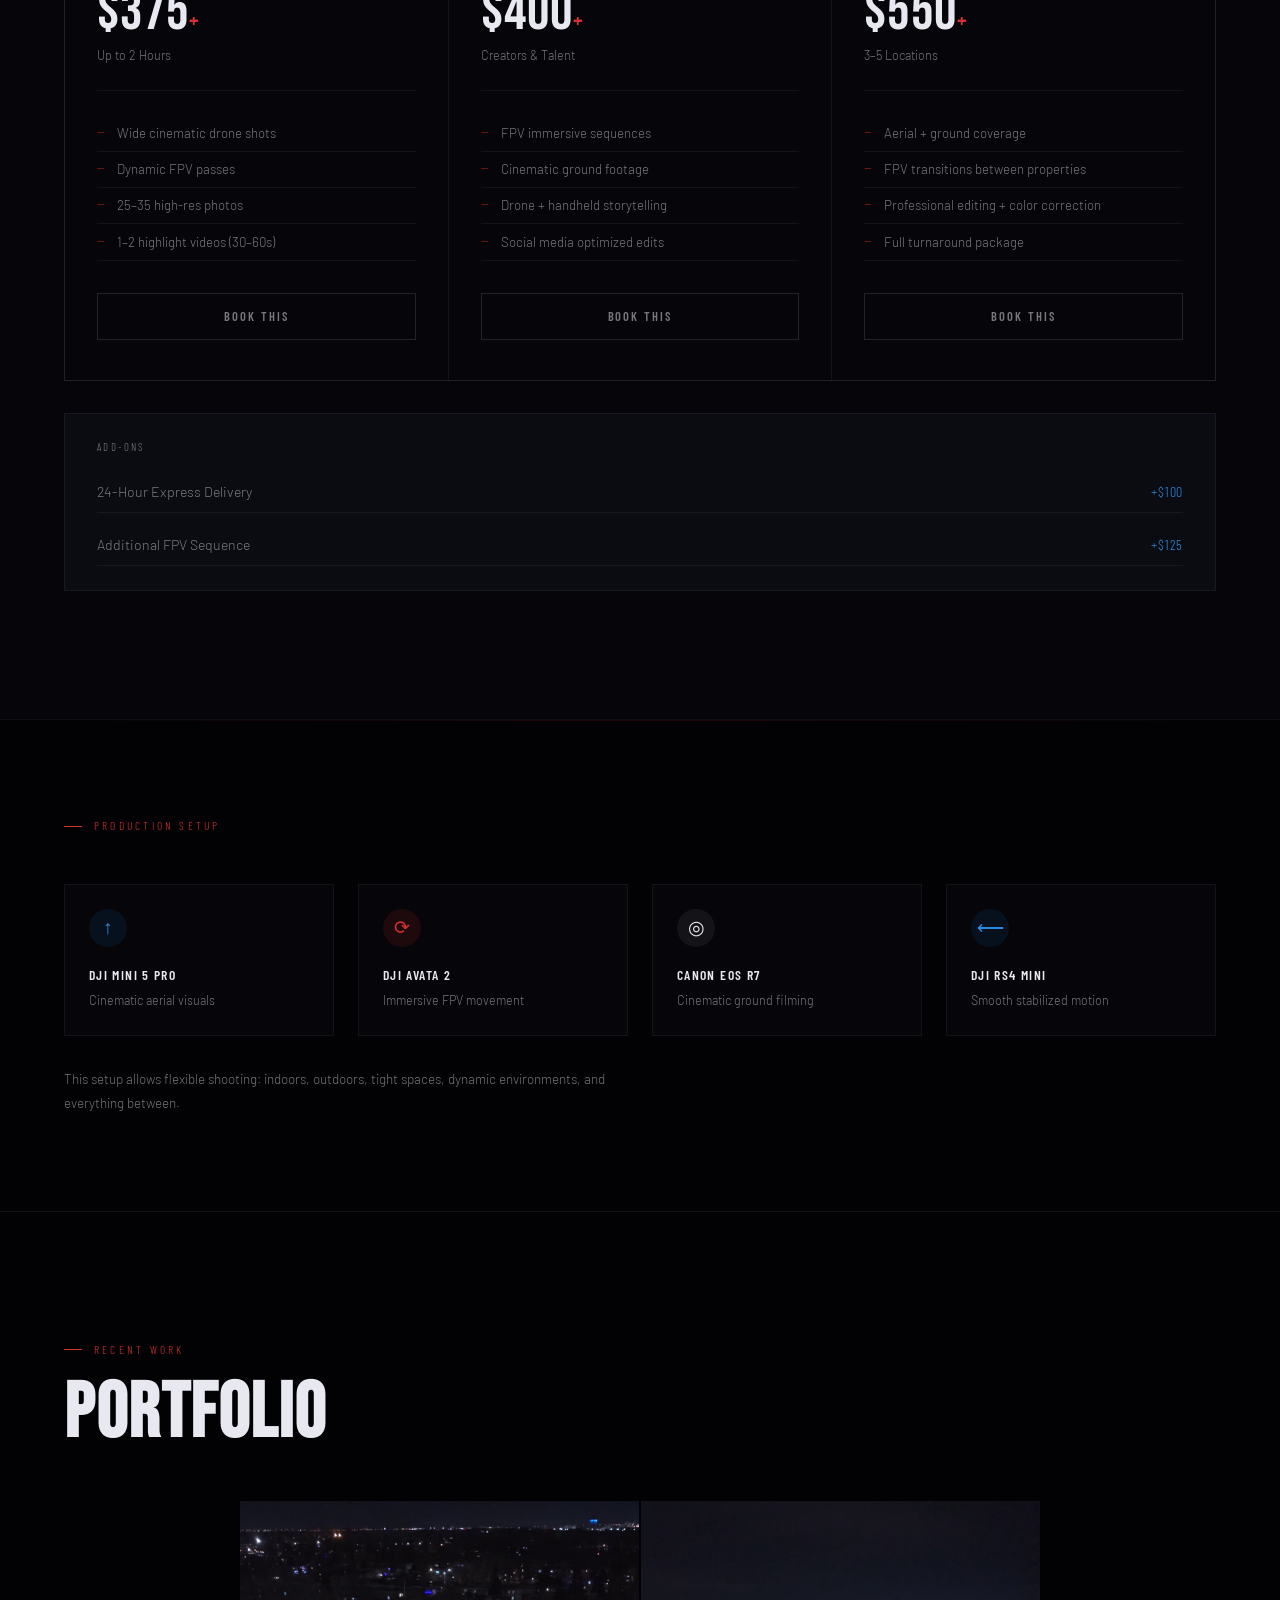
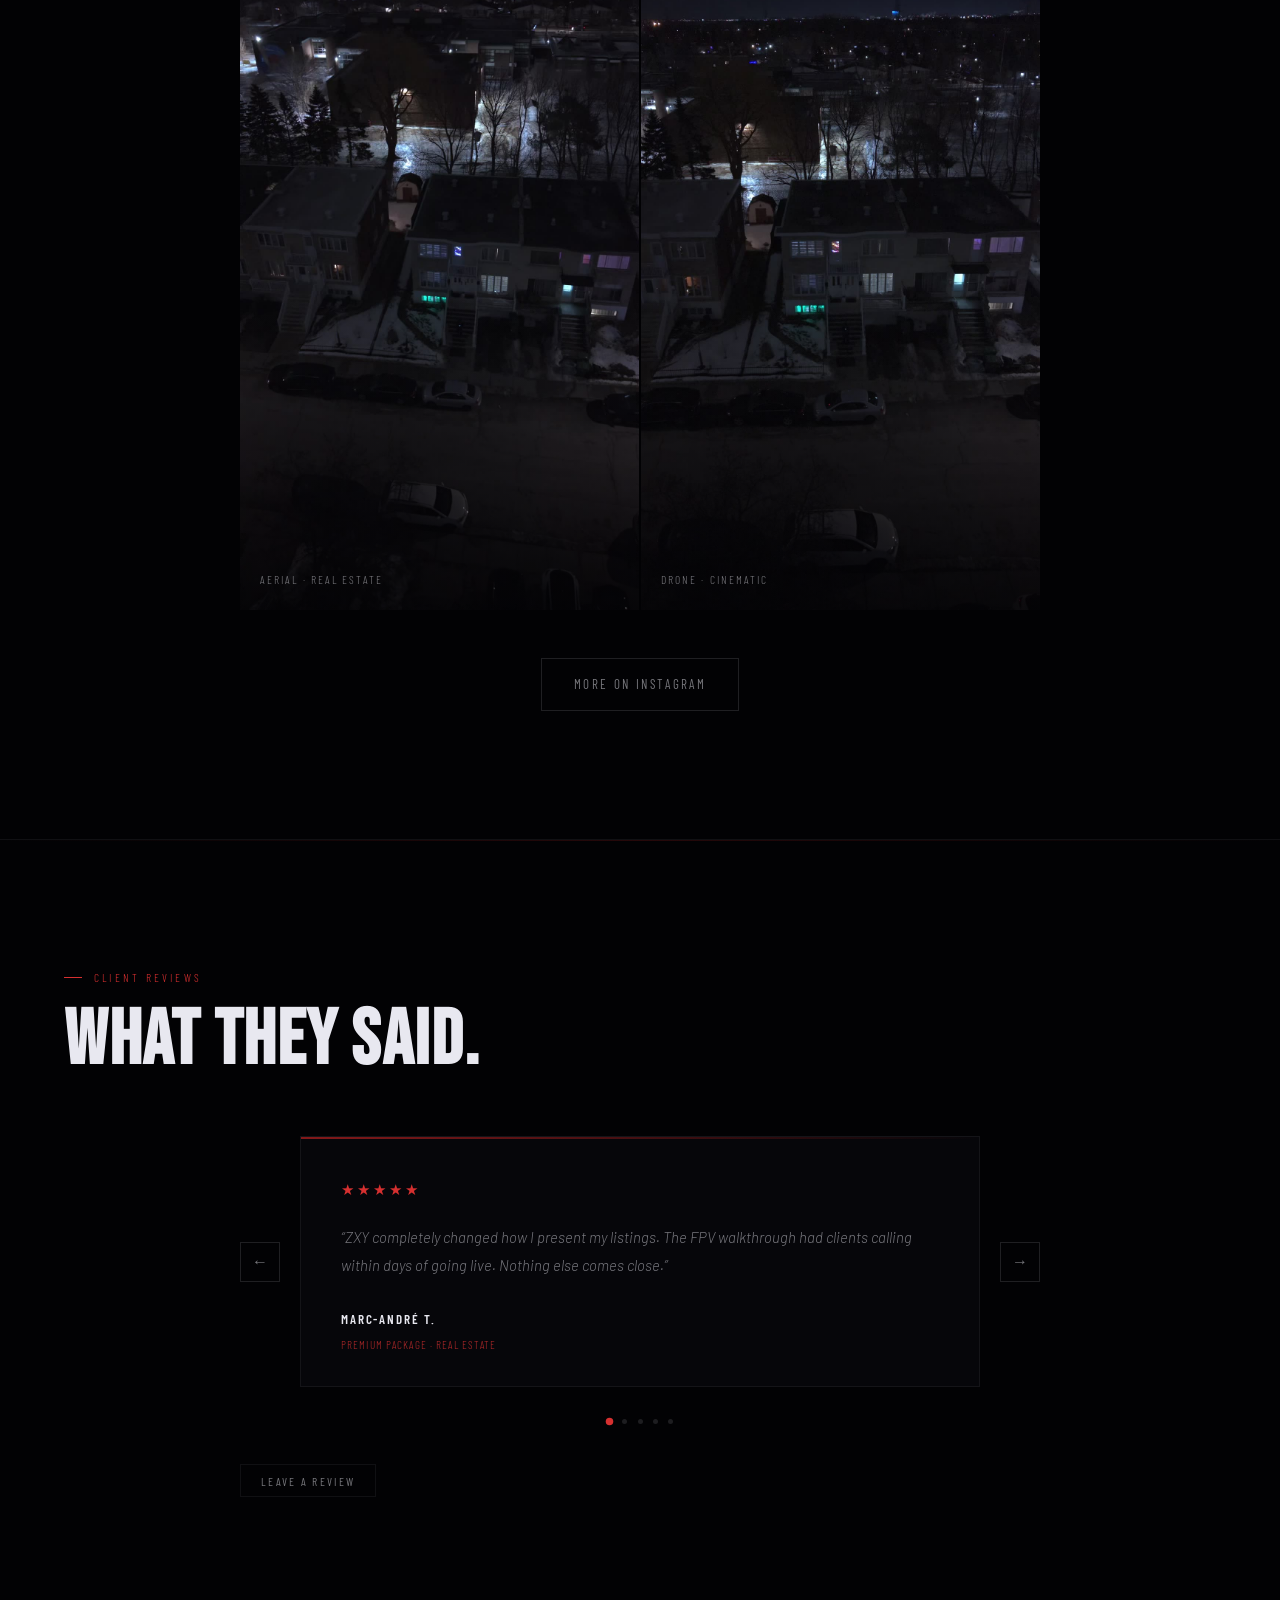
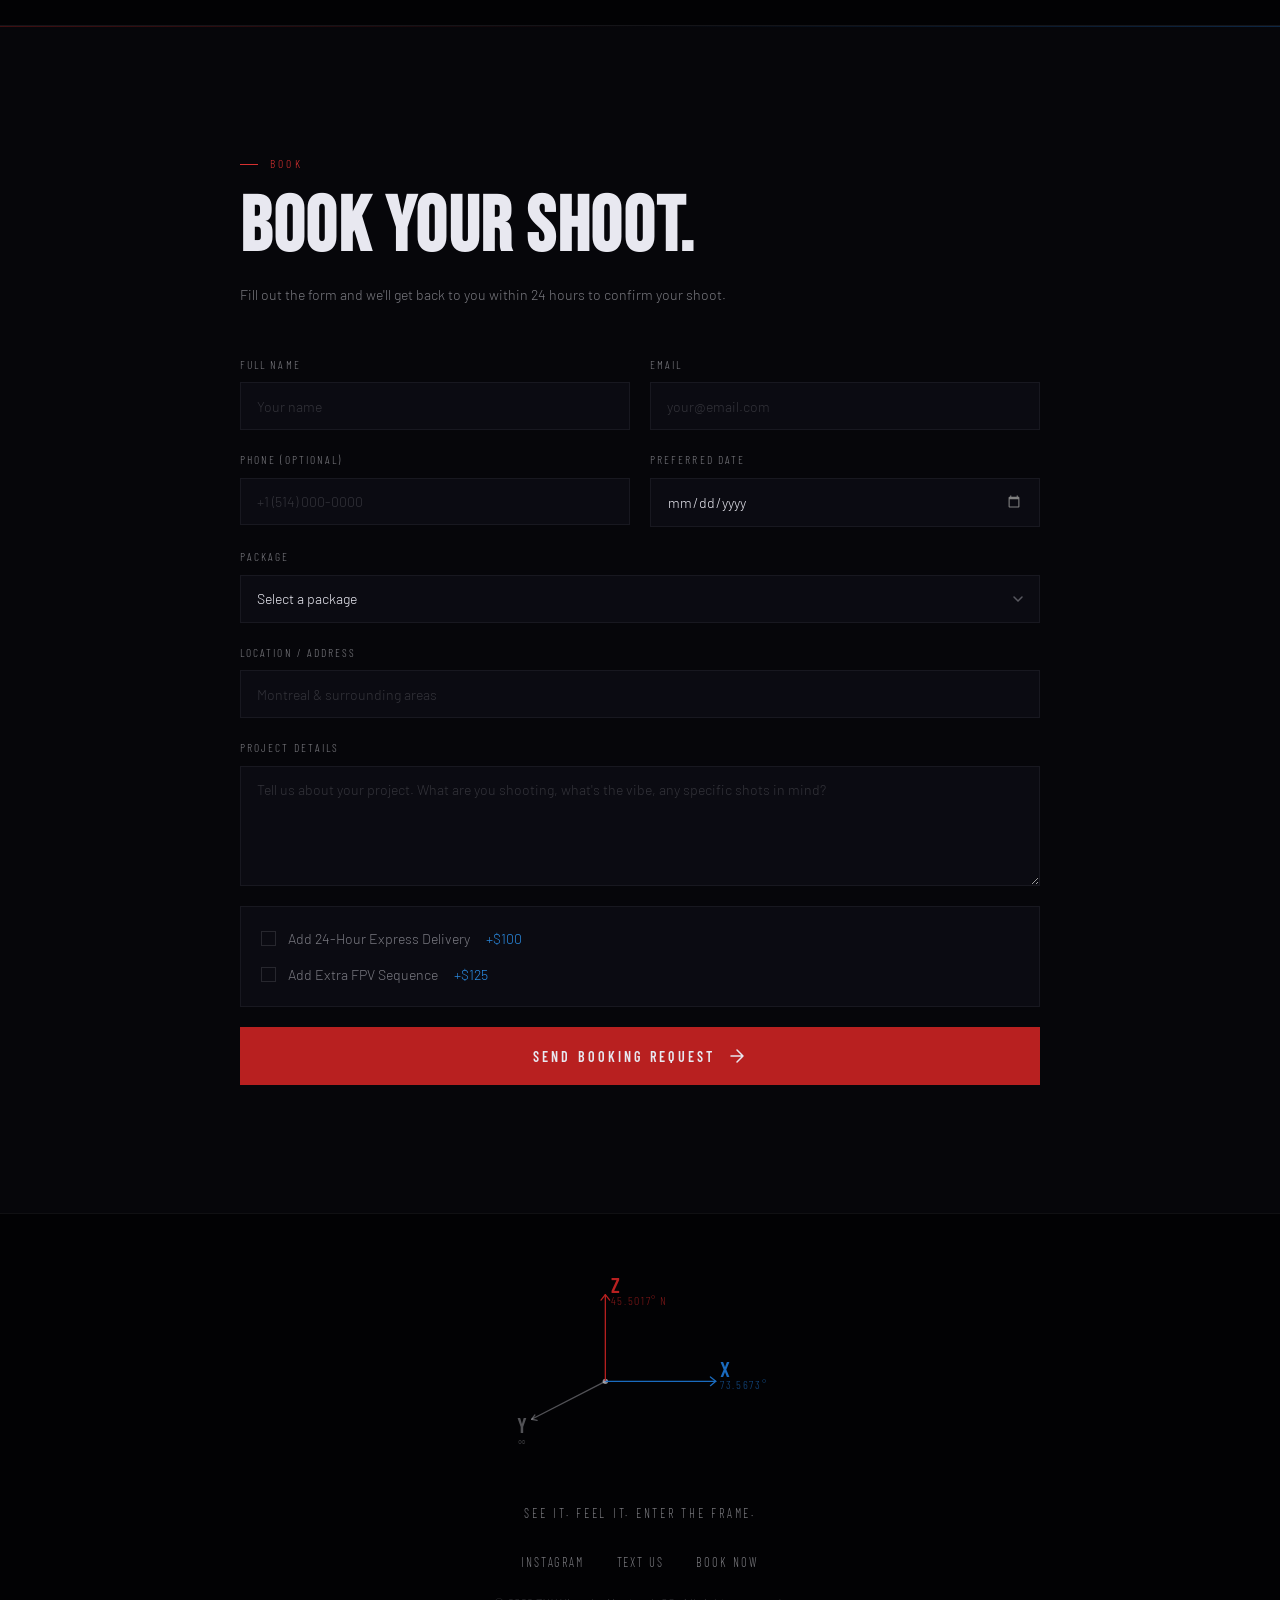
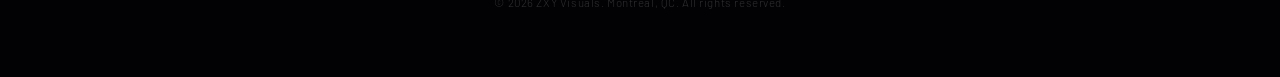
==== commit 4b528c48: "Strip AI tells from realtor page copy, EN and FR Co-Authored-By: Claude Fable 5 <noreply@anthropic.c" ====
--- a/index.html
+++ b/index.html
@@ -4,8 +4,8 @@
 <meta charset="UTF-8">
 <link rel="icon" type="image/png" href="assets/logo.png">
 <meta name="viewport" content="width=device-width, initial-scale=1.0">
-<title>ZXY Visuals — Drone & FPV Videography Montreal</title>
-<meta name="description" content="ZXY Visuals — Cinematic drone, FPV and ground videography in Montreal. Aerial photography, immersive FPV walkthroughs and creator sessions.">
+<title>ZXY Visuals | Drone & FPV Videography Montreal</title>
+<meta name="description" content="ZXY Visuals: cinematic drone, FPV and ground videography in Montreal. Aerial photography, immersive FPV walkthroughs and creator sessions.">
 <meta name="keywords" content="drone videography Montreal, FPV videography Montreal, aerial photography Montreal, real estate drone Montreal, creator sessions Montreal">
 <meta name="author" content="ZXY Visuals">
 <meta name="robots" content="index, follow">
@@ -15,14 +15,14 @@
 <!-- Open Graph -->
 <meta property="og:type" content="website">
 <meta property="og:site_name" content="ZXY Visuals">
-<meta property="og:title" content="ZXY Visuals — See It. Feel It. Enter the Frame.">
+<meta property="og:title" content="ZXY Visuals | See It. Feel It. Enter the Frame.">
 <meta property="og:description" content="Cinematic drone, FPV and ground videography in Montreal.">
 <meta property="og:url" content="https://zayscriptzz.github.io/zxy-visuals/">
 <meta property="og:image" content="https://zayscriptzz.github.io/zxy-visuals/assets/hero.JPG">
 
 <!-- Twitter Card -->
 <meta name="twitter:card" content="summary_large_image">
-<meta name="twitter:title" content="ZXY Visuals — Drone & FPV Videography Montreal">
+<meta name="twitter:title" content="ZXY Visuals | Drone & FPV Videography Montreal">
 <meta name="twitter:description" content="Cinematic drone, FPV & ground footage for real estate, brands, events & creators. Montreal-based. 4K. 48h delivery.">
 <meta name="twitter:image" content="https://zayscriptzz.github.io/zxy-visuals/assets/hero.JPG">
 
@@ -76,6 +76,7 @@
   <a href="#services" data-en="Services" data-fr="Services">Services</a>
   <a href="#about" data-en="About" data-fr="À propos">About</a>
   <a href="creators.html" data-en="Creator Sessions" data-fr="Sessions Créateurs">Creator Sessions</a>
+  <a href="/websites/" data-en="Websites" data-fr="Sites Web">Websites</a>
   <div class="mobile-nav-divider"></div>
   <a href="#book" class="mobile-nav-cta" data-en="Book Now" data-fr="Réserver">Book Now</a>
 </div>
@@ -92,7 +93,7 @@
   </div>
 
   <div class="hero-content">
-    <div class="hero-tag" data-en="Montréal — FPV · Drone · Ground" data-fr="Montréal — FPV · Drone · Sol">Montréal — FPV · Drone · Ground</div>
+    <div class="hero-tag" data-en="Montréal · FPV · Drone · Ground" data-fr="Montréal · FPV · Drone · Sol">Montréal · FPV · Drone · Ground</div>
     <h1 class="hero-title">
       <span class="line" data-en="See It." data-fr="Voyez-le.">See It.</span>
       <span class="line accent-red" data-en="Feel It." data-fr="Ressentez-le.">Feel It.</span>
@@ -122,8 +123,8 @@
     <div class="strip-text">
       <div class="section-tag" data-en="About" data-fr="À propos">About</div>
       <h2 data-en="<em>Immersion</em> is the only standard." data-fr="L'<em>immersion</em> est le seul standard."><em>Immersion</em> is the only standard.</h2>
-      <p data-en="ZXY Visuals is a Montreal-based visual production company built on one principle: your audience shouldn't just see it — they should feel like they were there." data-fr="ZXY Visuals est une société de production visuelle basée à Montréal fondée sur un principe: votre audience ne devrait pas seulement le voir — elle devrait se sentir présente.">ZXY Visuals is a Montreal-based visual production company built on one principle: your audience shouldn't just see it — they should feel like they were there.</p>
-      <p data-en="We combine aerial drone, immersive FPV fly-throughs, and cinematic ground cinematography into a single seamless visual language. From real estate listings to brand content, music videos to live events — every frame is built to move." data-fr="Nous combinons drone aérien, survols FPV immersifs et cinématographie au sol en un seul langage visuel. Des annonces immobilières aux contenus de marque, vidéoclips aux événements live — chaque image est faite pour marquer.">We combine aerial drone, immersive FPV fly-throughs, and cinematic ground cinematography into a single seamless visual language. From real estate listings to brand content, music videos to live events — every frame is built to move.</p>
+      <p data-en="ZXY Visuals is a Montreal-based visual production company built on one principle: your audience shouldn't just see it. They should feel like they were there." data-fr="ZXY Visuals est une société de production visuelle basée à Montréal fondée sur un principe: votre audience ne devrait pas seulement le voir. Elle devrait se sentir présente.">ZXY Visuals is a Montreal-based visual production company built on one principle: your audience shouldn't just see it. They should feel like they were there.</p>
+      <p data-en="We combine aerial drone, immersive FPV fly-throughs, and cinematic ground cinematography into a single visual language. From real estate listings to brand content, music videos to live events, every frame is built to move." data-fr="Nous combinons drone aérien, survols FPV immersifs et cinématographie au sol en un seul langage visuel. Des annonces immobilières aux contenus de marque, vidéoclips aux événements live, chaque image est faite pour marquer.">We combine aerial drone, immersive FPV fly-throughs, and cinematic ground cinematography into a single visual language. From real estate listings to brand content, music videos to live events, every frame is built to move.</p>
     </div>
     <div class="strip-stats">
       <div class="stat-item">
@@ -164,13 +165,13 @@
     <div class="service-card">
       <div class="service-type" data-en="Events" data-fr="Événements">Events</div>
       <h3 data-en="Event Coverage" data-fr="Couverture d'Événements">Event Coverage</h3>
-      <p data-en="Live energy captured from every angle. Wide aerial establishing shots to tight ground moments — nothing missed." data-fr="L'énergie live capturée sous tous les angles. Des plans larges aériens aux moments intenses au sol — rien n'est manqué.">Live energy captured from every angle. Wide aerial establishing shots to tight ground moments — nothing missed.</p>
+      <p data-en="Live energy captured from every angle. Wide aerial establishing shots to tight ground moments. Nothing missed." data-fr="L'énergie live capturée sous tous les angles. Des plans larges aériens aux moments intenses au sol. Rien n'est manqué.">Live energy captured from every angle. Wide aerial establishing shots to tight ground moments. Nothing missed.</p>
       <div class="service-tags"><span data-en="Aerial" data-fr="Aérien">Aerial</span><span>Live</span><span data-en="Highlights" data-fr="Moments forts">Highlights</span></div>
     </div>
     <div class="service-card">
       <div class="service-type" data-en="Creators" data-fr="Créateurs">Creators</div>
       <h3 data-en="Creator Content" data-fr="Contenu Créateurs">Creator Content</h3>
-      <p data-en="FPV sequences, drone storytelling, handheld cinematic — social-first edits that perform." data-fr="Séquences FPV, narration drone, caméra portative — montages optimisés réseaux sociaux qui performent.">FPV sequences, drone storytelling, handheld cinematic — social-first edits that perform.</p>
+      <p data-en="FPV sequences, drone storytelling, handheld cinematic. Social-first edits that perform." data-fr="Séquences FPV, narration drone, caméra portative. Montages optimisés réseaux sociaux qui performent.">FPV sequences, drone storytelling, handheld cinematic. Social-first edits that perform.</p>
       <div class="service-tags"><span>FPV</span><span>Social</span><span>Reels</span></div>
     </div>
   </div>
@@ -307,7 +308,7 @@
         <div class="gear-desc" data-en="Smooth stabilized motion" data-fr="Mouvement stabilisé fluide">Smooth stabilized motion</div>
       </div>
     </div>
-    <p class="gear-note" data-en="This setup allows flexible shooting — indoors, outdoors, tight spaces, dynamic environments, and everything between." data-fr="Cette configuration permet des tournages flexibles — intérieur, extérieur, espaces restreints, environnements dynamiques, et tout ce qui se trouve entre.">This setup allows flexible shooting — indoors, outdoors, tight spaces, dynamic environments, and everything between.</p>
+    <p class="gear-note" data-en="This setup allows flexible shooting: indoors, outdoors, tight spaces, dynamic environments, and everything between." data-fr="Cette configuration permet des tournages flexibles: intérieur, extérieur, espaces restreints, environnements dynamiques, et tout ce qui se trouve entre.">This setup allows flexible shooting: indoors, outdoors, tight spaces, dynamic environments, and everything between.</p>
   </div>
 </section>
 
@@ -405,7 +406,7 @@
   <div class="book-inner">
     <div class="book-header">
       <div class="section-tag" data-en="Book" data-fr="Réserver">Book</div>
-      <h2 data-en="Let's Build Something." data-fr="Créons quelque chose.">Let's Build Something.</h2>
+      <h2 data-en="Book Your Shoot." data-fr="Réservez votre tournage.">Book Your Shoot.</h2>
       <p data-en="Fill out the form and we'll get back to you within 24 hours to confirm your shoot." data-fr="Remplissez le formulaire et nous vous répondrons dans les 24 heures pour confirmer votre tournage.">Fill out the form and we'll get back to you within 24 hours to confirm your shoot.</p>
     </div>
 
@@ -442,12 +443,12 @@
         <label for="package" data-en="Package" data-fr="Forfait">Package</label>
         <select id="package" name="package" required>
           <option value="" disabled selected data-en="Select a package" data-fr="Choisir un forfait">Select a package</option>
-          <option value="Starter — $225+" data-en="Starter — Condos & Apartments ($225+)" data-fr="Débutant — Condos & Appartements (225$+)">Starter — Condos & Apartments ($225+)</option>
-          <option value="Standard — $295+" data-en="Standard — Houses & Properties ($295+)" data-fr="Standard — Maisons & Propriétés (295$+)">Standard — Houses & Properties ($295+)</option>
-          <option value="Premium — $450+" data-en="Premium — Full Showcase ($450+)" data-fr="Premium — Présentation Complète (450$+)">Premium — Full Showcase ($450+)</option>
-          <option value="Event — $375+" data-en="Event Coverage ($375+)" data-fr="Couverture d'Événement (375$+)">Event Coverage ($375+)</option>
-          <option value="Creator Bundle — $400+" data-en="Creator Bundle ($400+)" data-fr="Forfait Créateurs (400$+)">Creator Bundle ($400+)</option>
-          <option value="Multi-Location — $550+" data-en="Multi-Location ($550+)" data-fr="Multi-Emplacements (550$+)">Multi-Location ($550+)</option>
+          <option value="Starter · $225+" data-en="Starter · Condos & Apartments ($225+)" data-fr="Débutant · Condos & Appartements (225$+)">Starter · Condos & Apartments ($225+)</option>
+          <option value="Standard · $295+" data-en="Standard · Houses & Properties ($295+)" data-fr="Standard · Maisons & Propriétés (295$+)">Standard · Houses & Properties ($295+)</option>
+          <option value="Premium · $450+" data-en="Premium · Full Showcase ($450+)" data-fr="Premium · Présentation Complète (450$+)">Premium · Full Showcase ($450+)</option>
+          <option value="Event · $375+" data-en="Event Coverage ($375+)" data-fr="Couverture d'Événement (375$+)">Event Coverage ($375+)</option>
+          <option value="Creator Bundle · $400+" data-en="Creator Bundle ($400+)" data-fr="Forfait Créateurs (400$+)">Creator Bundle ($400+)</option>
+          <option value="Multi-Location · $550+" data-en="Multi-Location ($550+)" data-fr="Multi-Emplacements (550$+)">Multi-Location ($550+)</option>
           <option value="Custom" data-en="Custom / Not Sure" data-fr="Personnalisé / Pas encore sûr">Custom / Not Sure</option>
         </select>
       </div>
@@ -459,7 +460,7 @@
 
       <div class="form-group">
         <label for="details" data-en="Project Details" data-fr="Détails du projet">Project Details</label>
-        <textarea id="details" name="details" rows="4" data-en-placeholder="Tell us about your project — what are you shooting, what's the vibe, any specific shots in mind?" data-fr-placeholder="Décrivez votre projet — que filmez-vous, quelle ambiance, des plans spécifiques en tête?" placeholder="Tell us about your project — what are you shooting, what's the vibe, any specific shots in mind?"></textarea>
+        <textarea id="details" name="details" rows="4" data-en-placeholder="Tell us about your project. What are you shooting, what's the vibe, any specific shots in mind?" data-fr-placeholder="Décrivez votre projet. Que filmez-vous, quelle ambiance, des plans spécifiques en tête?" placeholder="Tell us about your project. What are you shooting, what's the vibe, any specific shots in mind?"></textarea>
       </div>
 
       <div class="form-addons">
@@ -526,15 +527,15 @@
 <script>
 window.ZXY_REVIEWS = [
   { name: "Marc-André T.", service: "Premium Package · Real Estate",
-    text: "ZXY completely changed how I present my listings. The FPV walkthrough alone had three clients call within 24 hours of going live. Nothing else comes close." },
+    text: "ZXY completely changed how I present my listings. The FPV walkthrough had clients calling within days of going live. Nothing else comes close." },
   { name: "Sofia R.", service: "Brand Visuals · Commercial",
     text: "We used ZXY for a product launch campaign and the aerial footage was cinematic on a level I didn't expect from a local studio. It stopped the scroll every single time." },
   { name: "David K.", service: "Event Coverage · Gala",
-    text: "Covered our annual fundraiser from every angle — wide drone establishing shots, tight FPV passes through the crowd. The highlight reel had people sharing it all week." },
+    text: "Covered our annual fundraiser from every angle, wide drone establishing shots, tight FPV passes through the crowd. The highlight reel had people sharing it all week." },
   { name: "Isabelle M.", service: "Standard Package · Real Estate",
-    text: "Sold the condo in 5 days. The video made the space look massive and the neighbourhood feel like a lifestyle choice. Worth every dollar, no question." },
+    text: "The condo sold faster than we expected. The video made the space look massive and the neighbourhood feel like a lifestyle choice. Worth every dollar, no question." },
   { name: "Kevin L.", service: "Multi-Location · Development",
-    text: "Needed aerial coverage across four properties in one day. Showed up prepared, executed clean, delivered inside 48 hours. That's the standard I'll expect from everyone now." }
+    text: "Needed aerial coverage across several properties in one day. Showed up prepared, executed clean, delivered in two days. That's the standard I'll expect from everyone now." }
 ];
 </script>
 <script src="script.js"></script>
--- a/style.css
+++ b/style.css
@@ -395,8 +395,10 @@
 @media(max-width:900px){
   #nav{padding:1.25rem 2rem}
   #nav.scrolled{padding:0.75rem 2rem}
-  .nav-links a:not(.nav-cta):not(.lang-toggle):not(.nav-back){display:none}
+  .nav-links a:not(.nav-cta):not(.lang-toggle):not(.nav-back):not(.nav-websites){display:none}
   .nav-back{font-size:0.72rem !important;letter-spacing:0.12em !important}
+  .nav-links{gap:0.9rem}
+  .nav-websites{font-size:0.7rem;padding:.35rem .55rem;letter-spacing:.06em}
   .hamburger{display:flex}
   .hero-content{padding:0 2rem}
   .hero-scroll-indicator,.hero-badges{display:none}
@@ -417,6 +419,9 @@
   .footer{padding:3rem 2rem}
 }
 @media(max-width:600px){
+  #nav{padding-left:0.9rem;padding-right:0.9rem}
+  #nav.scrolled{padding-left:0.9rem;padding-right:0.9rem}
+  .nav-links{gap:0.7rem}
   .hero{min-height:480px}
   .services-grid{grid-template-columns:1fr}
   .hero-title{font-size:clamp(3.5rem,15vw,6rem)}
